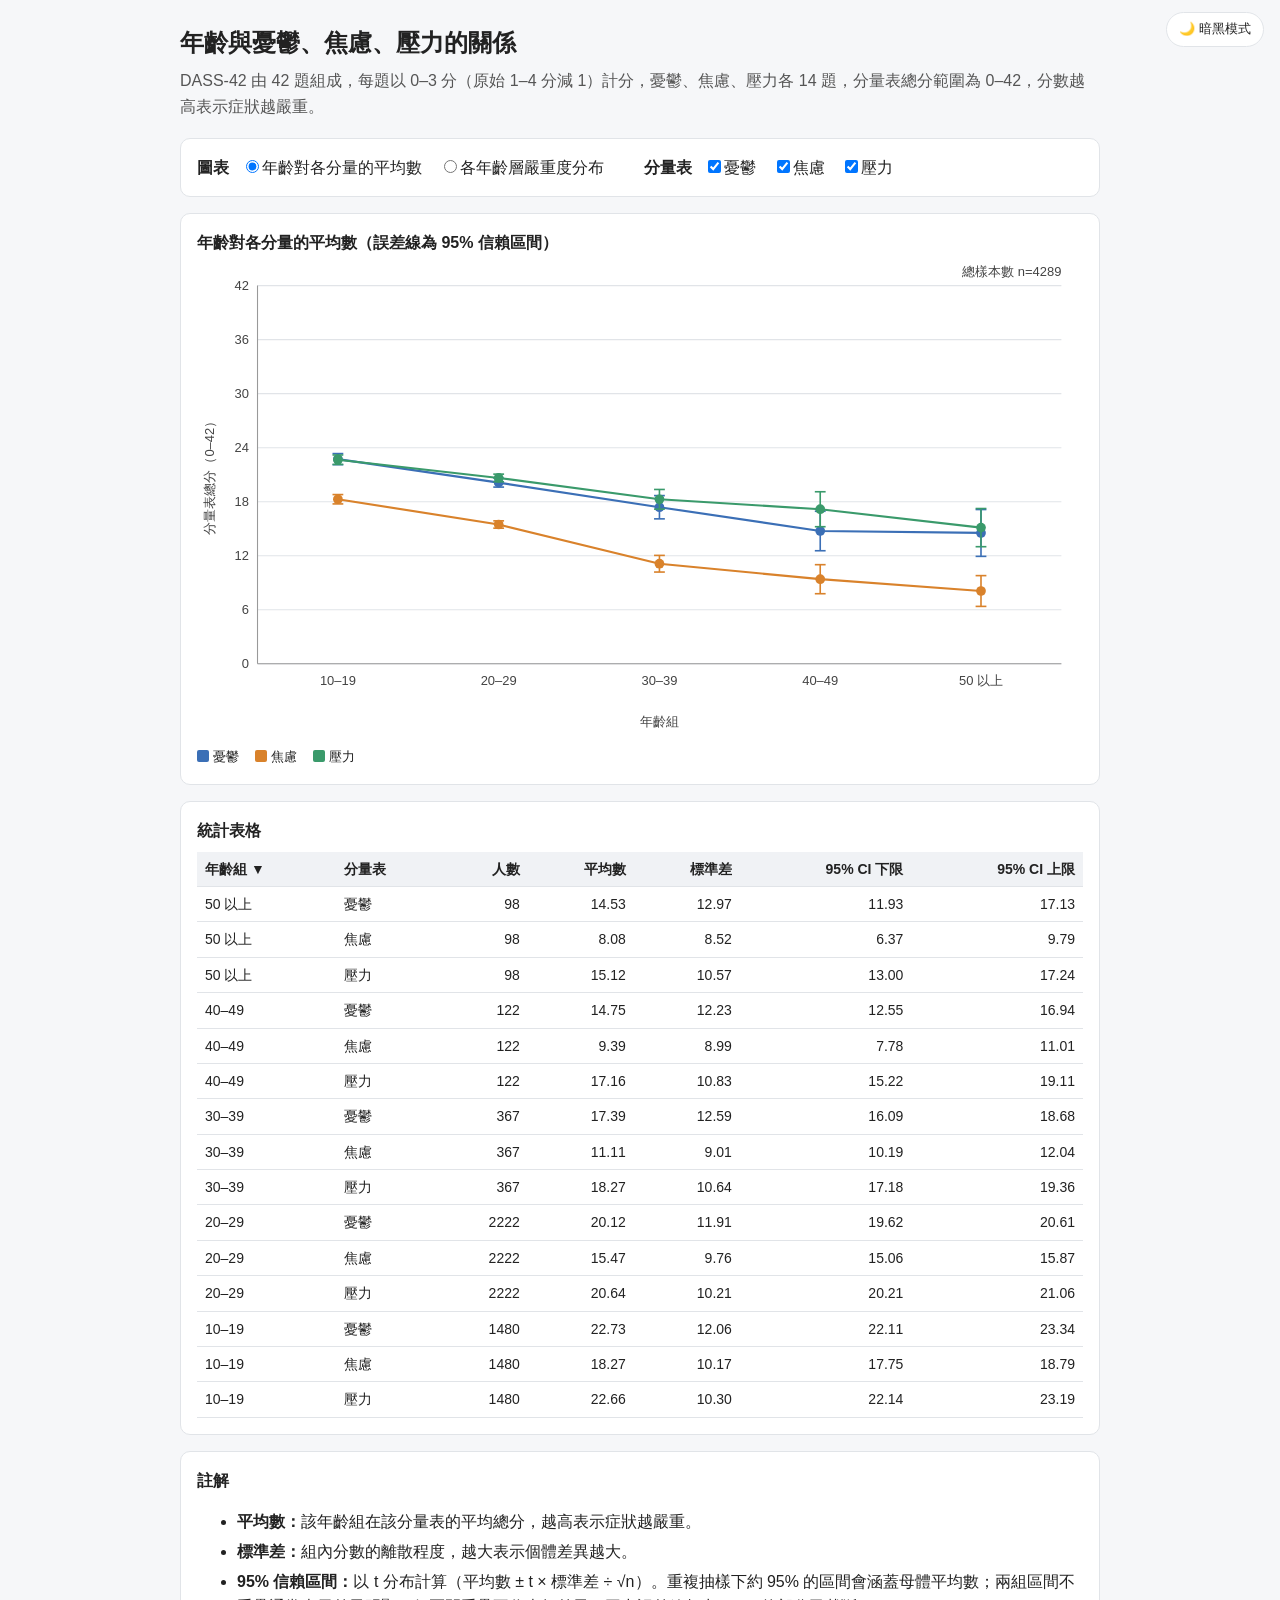
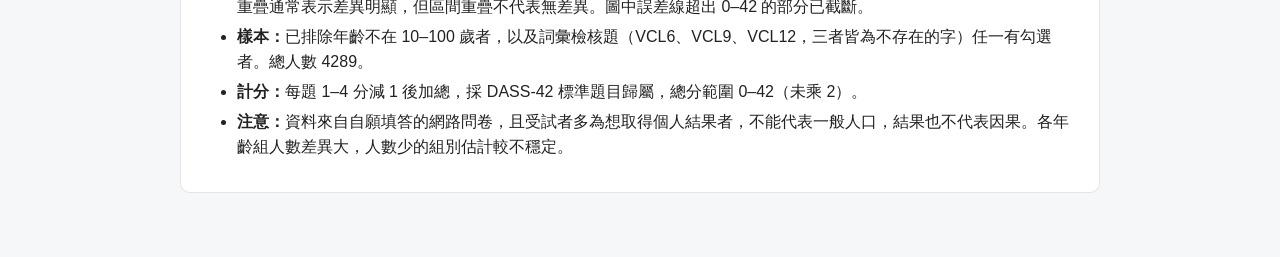
==== index.html @ 80cf99c4 "Add files via upload 設計page 示範" ====
<!DOCTYPE html>
<html lang="zh-Hant">
<head>
<meta charset="UTF-8">
<meta name="viewport" content="width=device-width, initial-scale=1">
<title>年齡與憂鬱、焦慮、壓力的關係</title>
<style>
:root{--bg:#f6f7f9;--fg:#222;--fg2:#444;--muted:#555;--card:#fff;--line:#e1e4e8;--axis:#999;--th:#f0f2f5}
:root[data-theme=dark]{--bg:#14171c;--fg:#e6e8eb;--fg2:#c3c8ce;--muted:#a0a7b0;--card:#1e2229;--line:#363c45;--axis:#6b7480;--th:#272c34;color-scheme:dark}
body{font-family:"Noto Sans TC","Microsoft JhengHei",sans-serif;margin:0;background:var(--bg);color:var(--fg);line-height:1.6}
#theme{position:fixed;top:12px;right:16px;z-index:10;padding:6px 12px;border:1px solid var(--line);border-radius:20px;background:var(--card);color:var(--fg);font:inherit;font-size:13px;cursor:pointer}
.grid{stroke:var(--line)}.axis{stroke:var(--axis)}.seg{stroke:var(--card)}
main{max-width:920px;margin:0 auto;padding:24px 16px 48px}
h1{font-size:24px;margin:0 0 6px}
.desc{color:var(--muted);margin:0 0 18px}
.card{background:var(--card);border:1px solid var(--line);border-radius:10px;padding:16px;margin-bottom:16px}
.ctrl{display:flex;flex-wrap:wrap;gap:8px 28px;align-items:center}
.ctrl b{margin-right:8px}
.ctrl label{margin-right:12px;cursor:pointer;white-space:nowrap}
svg{width:100%;height:auto;display:block}
svg text{font-size:12px;fill:var(--fg2)}
#tip{border:1px solid #777;position:fixed;pointer-events:none;background:#222;color:#fff;padding:6px 10px;border-radius:6px;font-size:13px;display:none;z-index:9;white-space:pre-line}
table{border-collapse:collapse;width:100%;font-size:14px}
th,td{border-bottom:1px solid var(--line);padding:6px 8px;text-align:right}
th:first-child,td:first-child,th:nth-child(2),td:nth-child(2){text-align:left}
th{background:var(--th)}
.note h2,.card h2{font-size:16px;margin:0 0 8px}
.note li{margin-bottom:4px}
.legend{display:flex;flex-wrap:wrap;gap:4px 16px;margin-top:8px;font-size:13px}
.legend i{display:inline-block;width:12px;height:12px;border-radius:2px;margin-right:4px;vertical-align:-1px}
.tw{overflow-x:auto}
</style>
</head>
<body>
<button id="theme" type="button"></button>
<main>
<h1>年齡與憂鬱、焦慮、壓力的關係</h1>
<p class="desc">DASS-42 由 42 題組成，每題以 0–3 分（原始 1–4 分減 1）計分，憂鬱、焦慮、壓力各 14 題，分量表總分範圍為 0–42，分數越高表示症狀越嚴重。</p>

<div class="card ctrl">
  <div><b>圖表</b>
    <label><input type="radio" name="chart" value="mean" checked>年齡對各分量的平均數</label>
    <label><input type="radio" name="chart" value="dist">各年齡層嚴重度分布</label>
  </div>
  <div id="ctrlMean"><b>分量表</b>
    <label><input type="checkbox" class="cb" value="0" checked>憂鬱</label>
    <label><input type="checkbox" class="cb" value="1" checked>焦慮</label>
    <label><input type="checkbox" class="cb" value="2" checked>壓力</label>
  </div>
  <div id="ctrlDist" hidden><b>分量表</b>
    <label><input type="radio" name="sc" value="0" checked>憂鬱</label>
    <label><input type="radio" name="sc" value="1">焦慮</label>
    <label><input type="radio" name="sc" value="2">壓力</label>
  </div>
</div>

<div class="card"><h2 id="ct"></h2><div id="chart"></div><div class="legend" id="legend"></div></div>
<div class="card"><h2>統計表格</h2><div class="tw"><table id="tbl"></table></div></div>
<div class="card note"><h2>註解</h2><ul id="notes"></ul></div>
</main>
<div id="tip"></div>
<script>
const DATA=[[20,35,36,37],[32,10,10,15],[30,10,4,8],[18,25,23,30],[18,24,18,22],[58,36,15,18],[34,14,8,9],[18,20,8,17],[26,5,3,10],[18,16,12,21],[13,26,12,18],[20,29,16,29],[25,0,0,6],[21,21,27,19],[19,19,7,20],[28,10,3,7],[21,28,18,23],[23,29,12,27],[17,18,12,7],[30,30,15,34],[18,10,8,9],[24,10,6,9],[18,39,41,41],[15,2,14,22],[20,21,16,29],[30,31,8,15],[18,26,15,30],[23,25,20,41],[25,35,32,30],[15,31,28,30],[25,4,2,4],[24,28,22,19],[15,8,2,5],[19,17,5,15],[45,4,2,6],[18,19,9,16],[21,31,31,31],[20,12,9,14],[24,11,14,25],[23,18,9,7],[22,15,20,20],[19,23,19,29],[16,16,11,18],[22,33,14,29],[26,12,9,18],[42,3,1,2],[22,24,17,19],[20,17,12,24],[19,29,28,27],[34,8,1,9],[21,17,12,29],[18,29,26,34],[25,3,6,9],[21,17,23,21],[17,39,31,30],[16,21,29,32],[21,9,3,14],[31,22,19,25],[13,38,15,21],[79,36,21,29],[23,33,31,37],[14,25,24,32],[20,27,24,31],[27,23,10,25],[19,1,3,4],[23,27,13,34],[16,30,16,16],[23,12,12,13],[21,2,18,28],[21,20,21,21],[17,13,20,15],[18,37,39,41],[21,30,28,42],[18,2,6,9],[23,7,11,10],[22,21,15,17],[45,11,3,14],[15,34,14,31],[19,14,31,25],[20,15,12,16],[22,1,10,2],[24,6,5,2],[24,8,7,11],[20,22,22,26],[16,33,25,28],[21,17,13,16],[22,16,9,20],[13,34,31,33],[18,18,18,18],[45,10,5,13],[51,13,4,9],[19,20,6,10],[20,17,4,18],[24,28,1,14],[27,28,24,33],[20,24,11,19],[23,20,23,35],[18,14,20,16],[28,22,15,30],[28,3,10,14],[17,21,15,12],[25,14,18,17],[18,36,27,35],[32,16,4,8],[24,18,16,22],[20,19,22,24],[16,24,27,35],[24,38,30,22],[24,10,5,13],[19,1,4,4],[25,15,0,7],[21,4,3,1],[27,3,3,6],[21,13,3,12],[21,10,6,11],[18,16,31,23],[23,6,9,10],[79,5,2,3],[25,16,13,23],[19,37,40,34],[22,15,7,21],[21,27,19,24],[22,26,1,8],[20,31,30,42],[27,6,0,4],[21,40,35,38],[23,10,2,4],[32,13,2,12],[21,15,22,14],[25,12,23,13],[22,30,14,28],[20,30,27,33],[39,27,27,24],[24,19,8,16],[23,14,15,14],[18,37,22,35],[19,0,2,9],[42,9,0,5],[41,10,6,19],[39,42,15,17],[17,15,20,24],[15,14,19,22],[22,36,1,14],[21,15,17,20],[23,32,19,36],[24,20,16,28],[20,3,2,3],[20,39,33,35],[17,37,19,36],[16,8,18,26],[17,42,42,36],[20,26,19,18],[22,5,13,18],[20,37,3,33],[22,41,30,38],[21,14,29,22],[26,20,19,27],[20,18,8,14],[27,12,12,16],[21,37,39,39],[54,2,5,21],[54,25,11,33],[24,22,15,23],[22,18,17,24],[22,34,26,31],[18,18,21,16],[22,4,13,21],[22,18,18,17],[22,15,23,5],[18,1,3,7],[25,7,3,5],[19,14,9,16],[18,29,17,16],[18,21,6,22],[16,22,28,34],[20,15,19,21],[22,20,9,12],[23,28,9,29],[18,21,10,15],[31,20,17,23],[23,26,28,29],[20,20,20,21],[17,34,27,38],[19,16,9,23],[16,15,15,16],[18,26,7,17],[16,26,9,22],[24,18,18,22],[20,26,29,27],[18,6,7,10],[20,12,3,11],[20,14,18,22],[19,23,10,26],[17,31,19,17],[18,40,33,35],[25,15,3,7],[21,35,36,40],[26,24,9,19],[20,33,29,30],[25,20,18,28],[23,25,26,25],[24,6,4,13],[21,28,33,33],[19,31,18,26],[23,19,13,17],[26,5,6,14],[26,25,22,28],[25,11,9,19],[27,9,5,4],[15,30,23,23],[16,22,4,27],[17,9,8,14],[15,24,16,28],[19,27,26,22],[14,35,29,33],[26,41,37,37],[38,6,2,14],[23,22,8,20],[24,38,10,24],[25,2,0,7],[21,12,11,19],[44,0,1,8],[20,29,30,30],[17,22,12,27],[25,17,5,11],[15,20,36,31],[20,38,29,36],[19,7,16,14],[34,16,6,22],[60,9,0,11],[52,8,13,21],[20,8,21,24],[29,14,20,20],[25,11,2,8],[49,20,2,8],[15,6,18,15],[19,24,4,13],[22,12,8,18],[27,17,16,14],[20,12,11,15],[21,9,4,19],[20,6,16,8],[19,8,4,8],[16,32,24,27],[26,3,6,11],[14,39,22,37],[15,33,15,19],[25,42,31,42],[22,21,11,13],[20,41,40,42],[22,35,8,17],[20,13,10,12],[20,31,23,27],[17,41,28,31],[19,6,4,7],[21,35,29,26],[30,2,3,2],[27,0,5,15],[32,22,24,25],[30,0,3,4],[19,11,4,10],[21,25,18,36],[27,30,13,26],[22,25,18,24],[19,20,11,19],[14,16,23,34],[35,10,6,9],[19,40,30,22],[28,2,4,9],[18,5,8,4],[16,15,19,19],[15,37,24,28],[21,14,6,5],[23,26,9,5],[18,9,7,12],[23,14,9,16],[20,7,12,15],[25,35,3,11],[18,18,19,21],[16,26,14,21],[22,28,20,29],[43,20,19,34],[36,7,3,27],[46,1,6,10],[21,37,25,32],[25,27,28,29],[18,24,18,21],[23,9,4,16],[21,8,20,32],[24,14,9,22],[18,12,12,26],[24,31,32,27],[17,27,21,34],[20,22,8,12],[25,35,19,26],[21,28,20,18],[41,10,2,24],[19,11,12,24],[23,42,42,42],[19,28,24,26],[23,28,23,21],[19,16,9,9],[26,29,30,35],[22,42,23,39],[27,4,3,6],[23,27,13,10],[22,22,11,26],[22,3,4,24],[17,22,26,27],[21,32,3,23],[40,3,3,14],[22,23,15,19],[21,39,34,39],[19,42,42,42],[17,25,16,23],[38,10,4,13],[14,22,5,11],[18,4,12,9],[22,10,4,25],[22,40,19,23],[18,6,10,17],[22,1,5,3],[20,23,21,27],[23,30,22,30],[21,8,3,6],[27,0,0,3],[31,16,13,22],[19,13,18,19],[23,16,12,19],[21,6,6,5],[39,13,8,14],[23,4,3,7],[26,27,37,32],[22,11,6,9],[28,4,32,36],[18,22,15,30],[22,17,21,15],[29,10,7,20],[26,5,3,6],[22,3,2,0],[36,16,7,26],[18,12,18,29],[23,21,20,20],[20,22,19,38],[18,13,8,9],[20,5,11,9],[18,15,15,16],[18,36,21,36],[23,24,21,23],[38,0,0,0],[19,26,30,25],[26,14,8,35],[28,15,3,12],[33,32,35,32],[18,35,15,22],[23,24,22,19],[17,42,42,41],[15,40,36,36],[19,8,3,7],[29,40,25,32],[17,36,19,36],[55,20,23,27],[28,20,16,24],[19,3,11,14],[33,14,13,18],[21,8,3,15],[21,29,5,4],[22,2,11,9],[22,14,5,16],[16,41,34,26],[18,25,17,24],[24,37,27,37],[25,32,10,21],[22,38,32,39],[24,5,8,4],[29,27,26,25],[24,32,1,1],[23,20,16,20],[15,18,30,25],[17,41,35,39],[17,35,39,40],[21,9,10,30],[15,38,37,42],[20,30,20,21],[18,13,13,25],[18,0,4,4],[15,8,2,10],[23,5,9,8],[21,25,13,25],[24,32,12,20],[22,18,3,20],[16,36,32,34],[30,31,10,24],[17,16,27,34],[25,0,10,2],[18,0,4,2],[21,17,24,23],[17,24,21,20],[19,7,13,17],[20,25,16,21],[18,32,16,27],[57,24,11,20],[22,31,25,33],[20,16,14,20],[16,22,13,8],[29,19,6,3],[15,0,2,5],[20,37,7,30],[17,41,36,40],[26,19,9,16],[19,22,19,28],[20,8,8,9],[19,40,26,32],[31,7,10,28],[28,9,10,16],[18,34,3,13],[22,28,32,36],[55,9,0,5],[18,16,10,14],[18,14,3,1],[20,41,21,36],[18,39,30,40],[23,35,18,24],[29,33,3,17],[33,31,19,30],[16,30,35,32],[20,26,27,19],[14,17,29,21],[13,41,24,22],[14,31,24,26],[26,0,2,5],[22,23,22,32],[21,37,34,39],[28,6,20,14],[20,10,18,22],[41,2,3,13],[16,30,40,37],[25,36,25,37],[21,33,36,35],[35,22,17,25],[18,19,10,25],[30,6,5,18],[22,40,34,40],[22,26,19,18],[22,22,8,19],[54,3,1,13],[45,9,12,14],[18,35,25,27],[24,31,14,24],[18,27,18,24],[24,35,21,18],[23,11,9,20],[32,36,14,26],[15,35,19,24],[17,10,10,24],[26,16,9,3],[18,26,25,24],[16,28,36,34],[18,35,33,28],[19,11,10,14],[22,22,21,26],[18,28,26,25],[17,10,10,19],[17,25,13,34],[21,25,23,13],[29,14,6,5],[27,0,3,5],[15,12,4,24],[18,41,35,31],[24,5,2,11],[22,17,17,21],[17,30,19,27],[26,22,12,17],[18,16,18,18],[21,9,22,23],[23,32,36,25],[26,41,36,40],[19,29,18,24],[15,6,6,11],[19,34,29,39],[19,35,22,33],[18,33,21,34],[18,26,15,19],[21,38,25,30],[14,23,18,15],[23,40,33,29],[24,28,10,19],[22,21,18,22],[19,19,18,15],[15,21,22,27],[19,19,12,27],[25,4,4,7],[19,5,12,13],[17,20,9,13],[32,36,21,27],[22,4,3,12],[23,13,13,11],[21,11,8,7],[29,42,38,42],[18,9,34,28],[20,8,5,7],[30,6,2,8],[15,15,7,11],[34,3,2,6],[39,8,11,18],[22,14,16,24],[23,4,4,8],[32,10,11,15],[20,4,7,10],[20,41,30,41],[25,20,35,31],[32,14,7,12],[49,11,8,13],[24,2,6,14],[19,13,28,25],[15,25,17,11],[20,18,31,31],[20,24,13,26],[21,21,14,23],[16,27,8,17],[14,42,36,42],[26,22,30,22],[20,40,22,33],[32,33,29,31],[21,14,19,19],[38,0,1,1],[14,16,22,16],[21,19,23,27],[60,37,21,18],[21,42,13,27],[19,38,17,26],[33,40,34,34],[21,28,18,24],[20,35,23,32],[20,10,17,28],[14,28,12,14],[19,9,6,11],[22,14,3,14],[24,15,15,27],[25,5,11,11],[18,16,11,21],[36,7,8,11],[18,27,21,34],[26,13,4,6],[18,7,21,16],[22,21,22,19],[22,17,13,17],[25,4,15,17],[19,21,24,28],[24,17,13,23],[21,24,14,15],[21,13,14,14],[22,25,13,7],[17,29,5,21],[27,2,0,6],[18,34,17,28],[25,9,1,9],[21,9,5,9],[22,15,12,16],[21,3,2,10],[17,16,34,39],[23,42,39,42],[24,30,14,19],[19,30,21,28],[19,10,8,4],[28,14,3,19],[21,2,3,6],[40,4,0,8],[18,38,15,22],[21,41,32,36],[18,41,34,38],[23,34,13,29],[19,22,17,20],[18,21,28,38],[23,2,3,5],[51,19,0,17],[20,30,22,34],[15,15,19,23],[20,31,30,30],[19,17,19,22],[28,31,24,37],[31,14,0,9],[30,0,0,0],[21,29,20,27],[21,29,19,23],[25,39,28,36],[24,13,12,17],[24,16,20,35],[24,17,12,21],[25,0,0,0],[24,28,15,24],[21,0,0,1],[20,40,24,37],[17,31,36,30],[19,15,10,12],[20,4,2,8],[45,12,4,19],[41,4,3,17],[19,37,20,30],[30,28,25,20],[36,16,6,10],[25,31,11,21],[19,32,22,34],[21,15,12,19],[19,10,23,24],[46,0,0,0],[24,17,19,22],[20,16,3,18],[36,39,27,42],[27,10,7,24],[20,15,13,14],[25,20,1,12],[19,42,24,35],[20,21,12,22],[27,15,11,17],[16,1,7,6],[21,40,37,32],[44,8,16,27],[28,3,1,11],[19,1,5,3],[22,19,17,30],[21,0,4,3],[23,36,11,19],[20,40,33,41],[24,1,0,5],[25,30,16,24],[21,10,7,15],[65,4,3,18],[24,0,1,8],[22,17,23,24],[21,11,11,9],[37,29,15,38],[16,39,29,29],[19,19,13,27],[22,4,5,3],[21,34,31,38],[19,5,11,16],[23,1,2,5],[18,35,13,11],[22,23,12,16],[22,42,37,36],[42,3,7,11],[30,14,16,21],[36,30,30,34],[25,1,1,2],[24,4,18,31],[19,15,10,16],[19,36,39,38],[22,25,19,17],[20,31,27,26],[21,31,40,41],[32,36,26,36],[16,2,14,23],[25,6,9,19],[22,14,8,11],[25,30,10,16],[22,19,13,18],[30,35,19,26],[24,22,10,14],[19,42,33,27],[16,26,11,14],[24,13,7,13],[19,38,25,31],[23,27,7,21],[23,22,15,17],[16,12,18,19],[23,35,22,35],[16,30,11,16],[20,5,2,9],[14,42,17,30],[22,19,15,24],[22,3,9,17],[17,1,0,2],[25,10,10,13],[34,14,13,15],[22,16,3,17],[52,30,2,12],[20,7,17,19],[19,30,15,19],[24,29,16,26],[15,20,15,18],[25,40,29,32],[24,37,32,40],[23,19,6,20],[22,26,14,26],[19,24,7,23],[21,16,14,22],[21,20,11,20],[16,21,14,38],[20,13,16,24],[22,10,7,11],[24,36,14,10],[21,18,11,18],[16,9,16,13],[44,2,4,7],[18,15,16,22],[19,1,6,11],[18,1,0,2],[15,42,33,40],[19,18,23,24],[27,34,18,19],[17,14,5,20],[25,22,21,22],[19,6,14,13],[16,30,33,28],[23,20,17,14],[18,2,7,3],[33,19,3,14],[24,11,3,11],[20,31,21,27],[21,37,25,23],[24,26,11,20],[20,12,6,23],[20,32,30,38],[23,7,15,16],[19,25,32,34],[21,21,16,19],[23,40,36,40],[20,41,37,38],[19,7,5,5],[21,41,32,40],[19,37,15,17],[21,32,13,22],[18,22,13,27],[14,13,21,28],[20,2,3,2],[25,2,11,16],[23,16,5,26],[18,13,1,5],[28,42,11,23],[19,41,35,39],[18,7,9,7],[20,40,31,40],[17,36,10,17],[21,24,10,21],[19,32,29,31],[25,14,5,7],[20,21,20,37],[21,6,7,4],[21,33,8,7],[21,18,16,26],[22,6,10,13],[20,29,11,17],[20,12,13,21],[22,14,15,25],[24,17,30,26],[18,17,17,23],[16,27,28,36],[23,30,22,33],[31,20,3,8],[21,35,10,20],[38,17,3,15],[20,33,15,24],[36,28,27,34],[24,1,2,3],[28,6,4,19],[27,28,13,27],[16,22,23,29],[24,12,14,21],[18,36,31,29],[14,38,37,39],[16,28,21,18],[25,9,14,19],[27,2,0,2],[25,17,18,22],[21,18,10,19],[22,36,18,24],[33,22,15,18],[21,42,37,42],[19,25,15,28],[35,5,7,14],[18,42,26,39],[18,26,3,14],[14,29,29,35],[40,29,30,19],[22,38,18,27],[32,9,2,9],[18,41,22,38],[19,8,4,11],[22,17,9,19],[18,14,14,18],[19,16,7,19],[19,15,15,18],[22,40,39,38],[25,22,17,18],[19,4,3,3],[23,8,9,7],[19,7,9,7],[19,34,21,36],[19,19,26,24],[28,27,24,30],[21,9,15,29],[23,22,0,13],[22,40,24,33],[25,29,24,33],[36,8,11,19],[19,2,4,9],[18,28,24,28],[17,10,3,3],[17,12,17,18],[23,21,18,25],[23,28,16,21],[18,7,5,5],[21,24,14,24],[25,15,5,9],[15,33,16,22],[20,14,17,20],[25,22,18,22],[20,14,9,17],[22,33,30,35],[19,11,9,23],[23,31,31,28],[26,13,10,22],[20,19,10,14],[20,13,12,17],[24,9,16,23],[25,39,26,41],[18,27,19,30],[45,10,4,23],[17,38,37,36],[14,1,8,7],[17,18,13,27],[20,19,13,13],[20,25,29,27],[19,12,2,12],[30,25,28,40],[20,16,10,9],[19,3,8,8],[22,16,11,14],[14,33,32,28],[20,2,14,19],[16,23,12,22],[35,3,5,10],[16,31,29,26],[29,11,4,3],[19,42,42,42],[21,23,6,7],[18,22,15,25],[17,8,16,17],[37,37,33,38],[22,2,9,7],[17,26,24,27],[20,28,19,24],[22,32,32,38],[22,13,7,11],[22,35,14,20],[20,28,21,23],[17,34,34,34],[24,14,11,17],[42,11,7,13],[25,34,15,29],[23,22,28,23],[26,2,0,3],[20,38,31,31],[23,34,18,22],[26,33,5,17],[26,14,7,15],[25,6,18,15],[21,29,29,29],[22,11,10,9],[20,40,30,38],[17,17,18,11],[22,15,3,24],[58,7,6,9],[23,26,31,35],[26,22,19,24],[20,21,32,26],[22,8,21,30],[19,42,24,30],[18,32,22,33],[18,12,12,23],[28,42,24,40],[22,41,31,27],[21,21,9,22],[20,26,33,38],[18,17,13,26],[18,16,13,15],[21,7,6,12],[21,12,17,12],[16,7,9,15],[23,17,7,12],[22,22,23,24],[19,17,13,21],[23,42,29,37],[19,16,24,21],[19,5,3,4],[18,38,23,27],[19,26,22,29],[20,16,16,27],[21,25,13,22],[27,29,6,16],[16,14,17,18],[28,16,7,19],[20,32,18,24],[19,7,18,11],[18,1,0,4],[25,13,3,11],[21,26,10,17],[22,8,14,16],[17,40,35,40],[22,7,3,1],[34,8,8,4],[29,26,11,20],[23,7,2,4],[23,35,20,29],[18,33,25,37],[20,27,15,23],[21,14,7,14],[23,25,14,33],[18,24,17,17],[17,17,11,12],[20,24,28,22],[21,12,8,13],[19,28,31,24],[25,27,11,12],[21,22,29,40],[20,17,10,15],[17,4,2,2],[16,35,17,16],[17,22,29,27],[16,1,9,12],[19,25,10,23],[42,21,12,27],[37,10,10,11],[23,2,2,8],[21,18,16,18],[20,13,22,32],[22,42,35,34],[21,29,15,22],[18,18,21,21],[23,15,15,17],[20,19,13,16],[34,9,3,18],[20,39,35,41],[25,2,0,4],[18,14,18,20],[20,29,11,15],[25,38,31,38],[21,30,19,34],[24,14,12,15],[25,2,3,17],[18,7,4,7],[36,26,3,21],[25,29,38,39],[17,19,9,12],[23,24,15,23],[35,5,13,20],[25,19,12,24],[18,30,33,36],[23,32,9,26],[15,22,29,34],[18,35,16,18],[26,17,16,31],[20,24,18,24],[23,19,14,6],[17,25,0,5],[44,34,22,15],[30,11,18,30],[23,16,17,15],[13,42,23,32],[23,4,3,3],[38,39,38,41],[34,40,33,39],[19,15,23,19],[19,34,32,31],[19,24,17,31],[18,7,0,2],[22,33,10,25],[21,28,17,17],[19,40,36,36],[30,19,12,13],[19,0,0,3],[18,19,14,32],[38,20,12,11],[61,10,3,3],[30,38,24,39],[23,6,12,7],[19,33,7,23],[35,0,4,9],[22,31,36,33],[16,21,20,21],[21,3,12,10],[17,41,31,35],[20,30,24,21],[22,9,9,12],[20,17,13,14],[20,19,26,25],[20,23,20,21],[25,6,7,25],[18,32,27,30],[33,17,3,16],[15,18,24,25],[19,13,10,16],[21,27,23,9],[21,7,5,9],[18,30,20,32],[22,4,16,27],[21,4,3,7],[23,41,42,42],[18,13,16,12],[22,16,18,35],[25,8,10,16],[22,27,14,13],[18,21,28,15],[23,28,8,19],[19,23,15,14],[20,25,21,29],[29,12,2,6],[18,15,23,29],[47,0,3,5],[19,1,2,4],[27,31,24,38],[18,24,7,6],[21,35,33,29],[15,35,24,24],[25,37,21,32],[18,22,12,26],[18,1,17,14],[28,7,2,19],[19,10,6,11],[23,11,14,19],[15,3,2,6],[23,20,15,19],[25,1,3,1],[22,12,10,11],[22,14,14,15],[20,36,9,32],[16,37,41,38],[28,14,14,15],[34,35,18,16],[30,15,14,23],[45,8,0,15],[32,15,13,18],[23,8,8,6],[20,41,23,39],[18,25,22,27],[38,34,31,32],[19,11,26,18],[23,11,10,14],[34,6,3,5],[20,19,23,31],[22,5,3,6],[18,35,29,28],[16,26,19,35],[22,38,19,19],[20,3,0,0],[22,6,15,11],[24,30,15,33],[52,5,3,5],[22,35,27,27],[31,30,13,29],[20,28,35,34],[19,31,23,31],[16,4,19,17],[24,37,3,11],[37,11,13,10],[17,29,29,26],[19,26,26,21],[22,11,8,6],[40,31,26,33],[19,21,9,11],[18,2,4,9],[20,27,10,15],[22,13,8,11],[16,35,36,34],[18,34,20,28],[47,15,1,12],[22,0,4,2],[23,26,22,24],[17,31,26,31],[49,37,14,25],[30,38,28,14],[21,20,4,10],[16,36,22,21],[15,26,0,14],[27,7,10,10],[21,5,8,3],[17,34,36,35],[19,5,9,12],[20,13,6,15],[23,17,14,25],[20,4,6,6],[22,20,28,25],[15,42,39,42],[21,9,7,14],[22,30,24,32],[29,39,17,33],[40,2,2,3],[25,9,6,11],[25,32,15,23],[15,35,20,31],[35,0,1,3],[23,11,7,6],[34,23,21,28],[22,3,6,3],[23,26,14,28],[20,22,35,38],[23,42,25,34],[19,22,19,28],[20,23,19,27],[23,30,20,33],[24,19,10,12],[14,31,18,28],[18,16,11,13],[25,21,7,18],[19,11,5,5],[23,21,13,30],[20,15,11,20],[66,41,20,36],[15,8,15,36],[24,11,12,24],[17,12,7,20],[16,8,7,19],[16,38,24,41],[25,19,9,21],[21,32,30,34],[50,0,0,0],[18,41,23,34],[29,18,13,24],[26,10,24,24],[21,33,19,27],[22,32,32,27],[19,4,6,11],[22,18,7,11],[25,31,29,20],[27,14,7,15],[30,37,14,31],[19,41,27,32],[27,35,13,19],[23,16,9,9],[24,25,18,28],[14,19,27,41],[55,24,2,2],[28,19,36,35],[41,8,1,13],[19,15,6,20],[28,17,19,18],[22,29,29,24],[21,36,13,15],[20,10,19,8],[29,21,20,32],[24,16,4,13],[20,39,22,34],[28,15,14,17],[20,11,13,13],[20,23,22,28],[27,3,0,2],[25,17,18,40],[18,5,21,18],[20,15,2,16],[18,9,2,10],[21,35,28,33],[19,40,28,30],[21,22,23,29],[14,39,30,33],[20,19,30,30],[23,17,17,30],[26,38,24,41],[19,7,13,14],[37,4,8,13],[23,10,19,18],[24,18,10,11],[19,32,27,34],[21,9,9,12],[19,13,22,28],[25,6,8,9],[16,40,26,39],[16,3,2,1],[57,34,23,24],[18,2,2,3],[21,21,15,23],[19,26,16,20],[20,30,14,29],[19,28,16,34],[29,2,2,9],[29,13,16,24],[23,38,19,35],[18,34,20,28],[18,23,27,29],[17,25,15,10],[21,18,12,38],[40,0,2,2],[20,25,36,40],[23,4,6,7],[25,27,20,26],[14,36,32,34],[16,0,13,5],[33,26,3,8],[14,17,28,24],[29,17,16,21],[16,35,24,20],[17,32,21,35],[37,16,3,11],[32,0,4,1],[20,23,31,31],[19,26,3,21],[16,23,4,14],[32,12,1,1],[17,39,32,40],[19,3,6,6],[29,33,7,21],[16,34,17,12],[15,36,25,37],[21,34,23,30],[17,0,5,3],[18,15,7,12],[37,31,31,29],[28,35,18,31],[15,22,8,16],[45,1,0,0],[25,16,23,18],[19,23,30,35],[18,29,12,8],[21,24,20,19],[27,24,11,25],[45,7,5,12],[20,32,12,25],[29,15,13,17],[23,17,13,21],[25,41,26,32],[23,36,25,29],[17,25,25,27],[29,28,22,18],[20,15,20,12],[31,11,9,17],[20,27,28,35],[37,31,11,26],[19,34,36,41],[28,18,10,21],[29,8,14,11],[18,34,11,20],[23,9,17,38],[16,13,27,28],[13,4,3,13],[17,15,14,15],[19,3,1,10],[18,10,5,14],[53,3,3,10],[18,32,31,36],[21,9,17,9],[20,29,8,16],[20,33,9,20],[22,23,28,30],[19,2,8,6],[36,31,8,15],[19,23,2,3],[24,13,4,5],[26,3,6,17],[17,16,26,23],[19,15,2,15],[16,41,29,36],[20,18,33,28],[21,37,12,20],[23,9,9,14],[38,5,5,10],[20,25,30,27],[15,30,20,26],[20,32,27,28],[22,21,22,33],[21,18,20,9],[22,0,3,1],[16,11,11,9],[21,15,14,11],[20,4,9,14],[20,14,19,25],[56,1,0,0],[20,37,35,35],[22,23,23,29],[27,11,20,14],[28,14,13,25],[25,17,25,22],[22,33,31,41],[19,8,6,9],[17,40,28,35],[19,9,8,20],[19,25,14,19],[13,26,36,37],[24,39,25,33],[20,13,8,12],[26,23,12,28],[15,17,7,16],[23,35,20,29],[16,35,27,36],[22,35,13,19],[21,24,13,23],[16,0,5,7],[27,31,22,17],[21,5,4,8],[23,2,7,2],[15,0,1,2],[36,26,3,36],[24,25,11,28],[20,0,0,5],[57,4,1,0],[13,17,19,19],[16,1,12,10],[18,0,3,3],[22,6,10,11],[21,6,2,9],[37,35,24,31],[36,30,17,34],[23,18,10,25],[36,5,4,6],[29,9,6,10],[16,26,15,21],[21,10,28,29],[23,1,11,6],[26,3,2,11],[29,8,0,2],[21,7,10,9],[22,11,7,5],[31,24,26,25],[21,13,16,17],[46,30,17,19],[18,23,25,24],[23,40,13,29],[53,13,10,16],[15,28,15,28],[17,40,19,28],[32,35,4,16],[15,38,27,29],[17,30,17,22],[17,36,33,36],[16,37,15,14],[62,1,1,10],[17,36,10,33],[14,38,31,35],[30,22,7,19],[19,5,4,9],[21,23,9,11],[20,13,16,14],[19,29,14,24],[20,17,17,24],[34,17,4,18],[25,22,13,15],[22,14,16,19],[16,38,33,30],[15,32,12,31],[52,1,0,1],[20,11,22,20],[19,28,23,25],[26,1,1,14],[25,41,22,36],[17,34,29,33],[24,18,14,19],[21,5,2,7],[20,6,10,7],[20,11,3,11],[54,4,2,14],[18,36,34,32],[21,35,21,37],[31,18,20,33],[22,14,4,7],[53,26,17,24],[30,10,9,15],[32,16,11,10],[18,20,14,19],[47,2,1,4],[22,15,12,13],[13,42,35,40],[24,15,4,5],[19,28,26,23],[20,27,20,23],[17,19,19,26],[14,28,19,19],[17,5,4,10],[28,22,12,20],[19,28,13,29],[14,23,6,12],[27,8,8,22],[16,37,13,29],[21,10,10,15],[23,1,4,3],[20,30,28,24],[22,9,8,23],[18,23,21,25],[23,34,35,29],[14,38,13,20],[23,24,19,34],[18,1,2,10],[18,5,7,6],[19,17,30,21],[20,7,6,7],[21,39,23,34],[13,17,11,18],[37,20,11,14],[24,10,3,8],[21,12,23,27],[18,33,23,26],[25,16,13,15],[18,34,24,33],[19,35,20,18],[20,34,38,37],[22,19,4,12],[29,40,23,27],[23,18,19,18],[26,39,4,16],[18,15,6,7],[20,10,7,13],[18,35,34,31],[33,41,32,42],[24,13,6,21],[36,1,2,8],[25,34,22,25],[18,0,5,6],[22,15,10,18],[26,36,22,27],[21,42,8,14],[21,41,14,28],[20,37,12,22],[19,24,20,27],[22,10,14,1],[34,25,19,15],[22,36,11,30],[29,36,19,29],[27,28,9,20],[19,33,25,32],[30,15,6,9],[23,26,21,23],[34,0,2,11],[16,20,18,27],[26,11,12,11],[25,36,26,35],[41,28,20,34],[22,21,19,23],[27,39,14,21],[17,5,7,11],[15,41,37,40],[20,23,18,38],[16,41,17,17],[25,26,23,35],[23,20,14,26],[31,27,30,32],[17,37,28,33],[24,20,26,33],[23,11,8,8],[36,16,3,15],[21,31,12,17],[30,11,2,12],[23,6,4,8],[22,7,10,13],[30,31,20,20],[23,22,36,38],[18,1,3,6],[17,29,29,26],[20,42,42,42],[16,22,33,28],[18,34,8,6],[43,11,5,16],[61,0,0,7],[17,34,16,20],[24,8,8,7],[23,33,33,33],[36,16,9,15],[18,2,1,4],[20,13,12,15],[24,35,26,28],[24,20,8,15],[19,25,11,17],[27,42,21,28],[22,37,15,32],[23,37,29,30],[27,3,7,11],[22,27,38,35],[24,38,11,27],[15,35,32,36],[24,38,13,33],[16,42,36,40],[22,14,3,9],[17,30,25,27],[16,14,21,32],[23,15,17,14],[22,7,12,12],[33,9,3,16],[17,42,21,25],[24,9,13,14],[25,17,11,24],[19,32,24,22],[20,37,8,22],[23,11,19,15],[18,36,24,25],[20,0,1,1],[26,34,11,20],[15,5,8,12],[22,39,18,18],[20,15,6,15],[14,26,27,28],[24,42,20,33],[22,5,10,10],[22,10,9,9],[13,42,41,42],[19,21,19,23],[18,1,1,3],[22,25,23,25],[19,28,20,38],[22,29,22,9],[22,24,21,26],[16,21,12,14],[16,28,22,20],[17,24,36,31],[24,5,5,10],[23,17,3,5],[23,30,9,27],[17,35,26,32],[21,21,22,28],[19,9,7,13],[25,36,19,26],[29,12,7,17],[18,0,1,0],[28,0,4,11],[22,7,18,26],[21,19,16,16],[16,41,35,37],[20,19,25,25],[41,7,0,7],[23,7,9,13],[16,42,21,25],[18,23,14,21],[21,24,13,26],[30,38,39,39],[17,38,39,40],[28,5,17,24],[20,24,8,25],[55,6,7,15],[16,32,34,38],[17,5,11,13],[21,24,8,24],[23,5,7,7],[18,42,3,19],[24,4,0,3],[22,30,25,31],[29,27,31,36],[27,29,13,18],[19,13,9,9],[23,22,13,16],[51,2,0,10],[26,35,27,31],[28,42,39,42],[20,19,6,20],[21,14,13,13],[18,30,27,26],[21,3,3,14],[17,28,24,26],[26,21,6,21],[22,41,26,33],[22,1,6,9],[20,12,6,13],[17,3,6,8],[24,25,21,35],[16,16,11,15],[21,30,28,20],[18,15,14,20],[19,10,15,21],[24,42,30,38],[22,22,19,15],[38,1,9,6],[15,34,28,39],[21,5,17,9],[14,27,28,26],[24,30,15,20],[19,35,6,6],[19,15,7,10],[18,9,5,11],[21,11,20,17],[38,40,27,33],[26,21,11,20],[16,35,18,22],[18,34,9,26],[22,42,31,39],[16,41,33,31],[42,2,8,7],[35,1,3,4],[21,15,19,18],[31,38,20,33],[17,13,16,18],[21,16,13,19],[26,1,2,8],[14,31,34,36],[24,42,39,40],[21,10,23,20],[22,11,0,1],[18,25,32,23],[17,25,27,35],[15,41,29,25],[26,4,2,11],[17,32,13,18],[23,30,22,28],[19,29,33,36],[28,4,2,8],[18,35,22,37],[30,1,3,11],[18,32,25,32],[22,5,3,16],[25,36,23,37],[19,15,24,22],[21,33,21,21],[26,4,3,12],[16,16,14,16],[17,18,19,16],[24,12,24,20],[25,40,30,38],[20,5,6,21],[20,13,12,16],[21,26,17,28],[19,38,34,38],[20,36,29,27],[26,5,3,9],[18,4,11,7],[22,37,37,37],[14,33,19,23],[20,19,12,19],[18,36,2,13],[21,15,8,12],[22,0,1,3],[23,13,10,15],[25,12,9,8],[23,28,32,31],[34,42,30,39],[18,4,11,9],[19,6,11,17],[28,35,8,29],[38,2,8,10],[22,16,9,19],[20,16,12,8],[26,35,11,21],[16,33,14,25],[17,26,28,31],[24,13,9,14],[21,7,2,9],[24,27,18,8],[23,1,2,3],[21,34,23,26],[18,11,7,13],[27,12,13,14],[13,19,11,9],[18,17,6,12],[24,12,7,8],[19,19,15,20],[26,16,10,10],[16,21,10,14],[13,37,7,13],[24,26,19,38],[20,5,14,10],[24,15,14,22],[17,30,15,25],[23,38,8,25],[46,4,3,32],[21,2,13,21],[19,23,22,24],[20,15,3,10],[24,20,5,11],[31,23,14,29],[19,24,22,19],[25,7,6,11],[20,3,0,3],[30,5,4,10],[27,15,5,21],[16,42,33,38],[14,13,4,5],[35,2,8,7],[19,22,16,28],[18,10,10,10],[21,2,2,2],[18,30,6,30],[16,41,29,42],[20,2,7,13],[15,28,12,28],[20,24,21,32],[23,2,3,12],[55,35,8,16],[39,13,5,22],[23,11,25,29],[17,0,9,15],[45,24,21,27],[21,12,3,7],[23,40,42,40],[25,17,7,21],[20,11,3,12],[24,6,3,8],[24,13,11,8],[21,8,14,20],[24,42,27,27],[19,10,11,11],[25,16,13,15],[31,1,2,5],[29,4,3,6],[23,7,8,12],[22,0,1,1],[33,16,7,34],[26,16,9,25],[30,29,22,34],[17,27,21,26],[19,28,12,20],[19,21,23,25],[16,14,19,6],[21,26,21,26],[20,5,6,9],[22,42,9,10],[18,14,7,26],[20,3,4,4],[32,15,5,27],[14,27,21,32],[19,3,0,7],[24,34,31,28],[26,5,3,25],[35,11,9,12],[18,9,17,26],[18,32,14,17],[20,21,4,11],[21,35,24,28],[18,24,22,17],[18,3,8,5],[22,27,23,22],[21,10,12,14],[19,3,10,8],[28,4,8,13],[22,33,9,18],[20,33,24,19],[21,14,13,16],[14,41,29,31],[52,24,18,34],[19,34,12,24],[42,22,16,38],[22,7,3,5],[26,2,8,22],[22,23,27,28],[25,38,34,36],[19,3,6,8],[40,42,34,36],[16,38,28,29],[22,29,13,27],[19,33,37,35],[20,42,21,33],[24,19,14,13],[22,11,4,21],[22,10,25,21],[27,40,32,40],[28,9,1,4],[16,21,21,19],[16,32,26,29],[18,33,24,23],[20,1,4,3],[15,27,30,34],[19,3,7,8],[30,36,35,29],[18,33,27,21],[22,7,10,10],[19,34,35,36],[14,39,34,38],[36,22,6,20],[25,25,6,15],[26,28,27,31],[28,2,10,18],[19,8,3,19],[35,7,6,17],[22,19,13,18],[30,8,5,7],[20,21,20,22],[16,41,31,39],[17,7,4,15],[18,19,16,28],[17,14,8,24],[29,8,1,6],[17,27,12,6],[18,42,42,42],[34,7,6,7],[30,9,9,11],[21,9,25,26],[22,9,21,18],[34,25,34,40],[17,25,18,23],[29,32,7,31],[26,26,7,27],[15,19,4,16],[20,29,22,29],[23,12,11,14],[42,0,0,2],[33,28,14,19],[24,13,3,10],[46,8,5,12],[25,11,26,20],[20,14,7,16],[56,14,6,15],[22,6,11,15],[20,13,6,23],[38,32,17,26],[23,11,13,19],[30,42,42,42],[26,26,22,32],[20,36,36,35],[21,3,7,10],[15,3,1,3],[30,17,3,15],[53,20,4,17],[18,6,6,5],[20,25,29,27],[26,21,12,20],[23,8,17,13],[17,33,39,38],[42,7,9,9],[22,42,40,42],[21,20,11,23],[28,37,24,30],[25,33,7,20],[26,25,11,23],[18,20,16,22],[17,36,30,36],[23,42,42,42],[21,2,6,6],[20,0,1,0],[13,37,37,37],[19,5,6,12],[26,30,24,26],[50,4,4,23],[26,38,30,33],[17,3,12,9],[19,2,4,3],[17,32,10,14],[26,19,7,10],[20,25,14,22],[19,42,38,39],[14,31,29,36],[16,31,33,34],[17,35,11,27],[29,1,2,3],[16,24,9,20],[22,9,5,10],[67,8,4,2],[13,12,16,22],[24,14,14,14],[35,14,7,15],[26,9,9,8],[23,14,3,7],[14,21,23,32],[29,17,23,24],[16,2,1,1],[18,11,6,11],[14,31,33,30],[21,40,27,25],[20,32,5,14],[20,17,9,22],[23,10,12,12],[24,22,19,21],[29,0,2,20],[23,3,2,3],[20,5,3,9],[17,42,35,33],[22,23,7,18],[20,24,24,40],[18,42,35,37],[15,31,14,25],[21,41,35,42],[16,29,20,20],[28,16,14,37],[26,15,14,21],[21,4,4,10],[23,26,16,20],[19,40,13,29],[23,14,15,23],[20,31,23,27],[22,0,3,4],[20,38,26,35],[19,8,6,7],[19,36,29,30],[19,29,28,34],[19,17,19,19],[21,19,16,25],[20,22,19,23],[67,4,6,7],[22,28,30,36],[25,6,7,9],[22,28,14,25],[18,0,2,2],[37,19,24,29],[18,26,5,17],[18,39,27,30],[40,6,24,21],[18,21,25,34],[28,8,3,7],[25,10,14,18],[21,14,24,23],[19,23,33,24],[29,24,15,24],[18,16,11,17],[20,13,29,33],[15,29,25,32],[16,16,6,13],[26,21,24,27],[28,22,6,22],[23,31,12,32],[15,17,23,21],[23,26,9,23],[36,17,13,22],[19,14,8,18],[30,35,18,25],[20,1,8,10],[29,34,7,25],[22,15,2,10],[38,13,5,15],[24,25,23,23],[45,17,8,30],[27,4,12,9],[60,39,26,22],[39,24,4,12],[16,11,2,13],[17,39,25,31],[21,10,13,29],[20,3,13,23],[21,28,26,37],[56,3,5,10],[15,38,19,24],[18,42,38,42],[14,19,22,16],[18,35,11,9],[15,22,27,24],[19,36,32,28],[22,11,12,17],[32,4,10,30],[22,17,15,18],[25,33,28,41],[20,17,12,17],[15,34,17,30],[23,41,36,39],[29,16,21,25],[19,33,19,29],[20,39,34,35],[29,34,7,9],[13,40,24,35],[28,33,30,35],[21,34,31,32],[18,19,32,28],[18,42,40,42],[24,21,10,21],[14,30,31,25],[18,40,33,39],[21,11,14,23],[38,26,7,15],[24,23,6,20],[17,17,20,25],[20,24,9,27],[31,10,3,9],[13,38,25,25],[19,28,8,10],[17,11,7,25],[29,23,15,30],[18,20,22,29],[37,21,13,14],[18,14,10,16],[35,38,9,26],[20,4,6,14],[18,24,31,35],[30,14,10,7],[19,32,27,25],[24,22,20,29],[20,13,21,22],[23,8,5,8],[18,5,8,8],[17,35,21,22],[15,19,25,25],[18,40,24,39],[17,31,25,33],[36,7,13,28],[55,42,35,32],[23,29,21,27],[23,9,5,3],[18,40,39,42],[29,9,8,8],[21,20,15,24],[28,1,3,8],[30,14,20,22],[61,8,5,10],[15,29,21,26],[18,9,29,19],[19,39,41,40],[15,2,7,16],[28,20,16,26],[22,9,4,24],[20,39,12,25],[14,24,31,32],[20,35,33,32],[21,40,42,41],[16,21,6,18],[20,18,22,21],[29,22,23,27],[23,4,14,18],[21,33,28,28],[16,34,28,32],[22,5,7,11],[22,19,18,8],[26,36,26,37],[16,40,31,38],[18,12,21,12],[16,34,27,31],[27,14,8,14],[20,40,17,30],[18,42,24,25],[21,17,10,13],[24,15,20,18],[25,38,17,19],[14,28,32,33],[23,32,18,25],[19,20,24,38],[19,1,6,5],[18,5,4,4],[21,8,1,20],[23,11,9,14],[23,22,21,20],[36,7,2,7],[17,41,34,35],[41,0,1,6],[31,4,1,1],[18,34,37,35],[19,28,23,32],[24,30,22,31],[23,28,12,23],[23,21,9,19],[16,18,20,21],[20,24,28,31],[26,9,7,13],[24,10,14,18],[22,28,4,12],[24,14,17,17],[25,7,7,14],[21,12,10,20],[17,40,23,19],[15,41,42,42],[42,8,4,15],[27,26,24,31],[20,32,22,32],[31,18,16,21],[19,28,23,31],[29,29,19,16],[29,9,4,12],[28,26,12,12],[18,20,11,19],[23,22,18,19],[18,34,17,27],[17,18,10,30],[22,6,13,15],[22,26,27,16],[18,21,18,20],[21,14,12,13],[20,42,39,39],[16,9,26,22],[30,29,13,37],[25,23,16,25],[19,2,6,11],[24,17,7,12],[19,12,11,18],[15,40,25,36],[26,9,24,16],[45,26,14,27],[19,19,22,21],[17,19,17,21],[16,5,7,8],[17,3,20,20],[19,32,17,29],[16,7,12,9],[18,28,11,18],[20,34,8,29],[19,42,34,39],[21,1,8,10],[28,6,10,14],[18,20,13,16],[27,29,8,12],[18,34,32,35],[18,26,23,31],[19,22,13,32],[20,14,7,9],[24,17,6,16],[20,22,24,20],[16,26,18,26],[26,0,0,1],[14,20,26,33],[16,24,28,30],[25,12,20,20],[22,34,14,20],[23,16,15,21],[33,6,7,11],[24,5,14,15],[26,5,20,14],[22,42,31,39],[18,15,20,24],[22,20,8,20],[19,9,7,5],[20,19,24,31],[25,16,8,19],[20,36,36,31],[13,14,6,18],[23,39,34,36],[56,39,28,42],[20,14,12,13],[18,42,33,37],[19,9,9,18],[20,13,20,12],[19,28,29,39],[16,29,22,36],[18,26,6,21],[32,6,3,9],[18,18,25,22],[28,24,12,15],[25,3,6,14],[14,25,15,23],[21,8,10,28],[17,24,29,26],[30,33,25,26],[38,19,6,16],[17,10,8,9],[20,24,3,19],[23,38,8,11],[24,20,16,21],[23,34,26,29],[18,19,17,23],[19,18,13,13],[21,39,39,36],[25,15,8,18],[24,1,0,2],[19,18,20,23],[27,30,14,32],[18,10,7,14],[23,31,28,37],[32,3,4,9],[21,9,9,12],[55,42,7,21],[25,5,7,6],[20,39,8,25],[17,22,25,25],[26,5,2,8],[40,38,22,19],[21,2,6,4],[16,11,13,26],[19,24,20,39],[20,34,10,22],[20,36,34,33],[23,41,26,36],[20,9,7,16],[22,0,1,0],[20,38,26,32],[21,27,18,28],[16,40,23,27],[21,24,17,16],[18,0,2,2],[21,20,19,22],[19,10,18,25],[36,5,10,17],[19,37,21,29],[35,2,12,16],[21,0,1,4],[20,24,14,25],[37,2,6,2],[20,28,21,29],[34,6,7,10],[16,26,37,23],[18,9,10,14],[31,35,13,31],[22,18,6,15],[17,10,10,8],[18,38,28,32],[36,7,9,12],[22,22,11,6],[26,38,20,26],[25,24,8,10],[21,19,9,26],[24,13,8,17],[20,33,26,24],[52,5,2,8],[27,16,19,31],[26,14,19,17],[21,12,12,15],[25,34,22,34],[19,14,22,17],[28,10,0,8],[20,34,23,23],[19,19,12,19],[18,25,20,24],[17,28,22,33],[21,27,32,22],[26,16,13,16],[26,21,22,18],[27,42,23,42],[27,14,7,15],[24,39,8,26],[22,3,5,11],[14,35,14,17],[21,11,8,10],[21,16,22,19],[22,41,32,36],[18,4,8,11],[21,32,16,18],[40,26,13,16],[25,9,10,17],[18,12,16,19],[19,34,13,27],[20,39,19,24],[22,22,15,21],[18,13,8,19],[30,6,3,10],[15,35,9,18],[22,23,16,19],[23,36,24,36],[20,12,15,21],[22,20,17,20],[31,12,12,10],[23,41,29,31],[27,31,13,29],[22,31,27,33],[31,39,39,40],[21,10,9,12],[16,41,31,41],[20,0,1,1],[19,14,11,16],[19,7,10,11],[23,25,13,24],[33,18,35,37],[18,14,1,2],[31,34,12,39],[15,19,24,25],[21,6,21,10],[21,42,22,33],[26,16,28,23],[17,34,17,27],[25,11,6,22],[22,34,29,33],[22,17,8,14],[18,13,15,10],[47,2,1,12],[18,36,27,38],[17,8,7,13],[21,6,26,21],[22,8,5,5],[13,41,42,38],[16,28,19,23],[13,41,39,41],[26,21,4,16],[20,26,33,29],[24,41,39,37],[19,22,26,28],[20,0,3,2],[14,7,8,10],[26,22,22,18],[22,30,30,37],[24,9,14,26],[19,8,11,15],[16,30,20,34],[17,40,21,25],[23,23,13,23],[25,26,18,30],[17,3,1,4],[43,36,6,4],[19,15,21,21],[23,6,6,4],[20,29,22,28],[25,36,27,29],[26,20,21,25],[21,32,10,11],[21,29,19,25],[18,32,22,25],[24,15,6,29],[17,29,25,34],[28,35,5,9],[22,8,17,11],[21,25,4,4],[20,38,35,29],[26,42,37,42],[33,1,0,1],[22,26,20,33],[19,13,7,12],[22,1,4,2],[20,13,7,19],[23,10,6,17],[18,18,19,18],[22,15,22,34],[24,33,25,34],[14,28,23,27],[19,41,39,36],[21,30,13,20],[14,42,33,41],[18,41,13,10],[25,27,20,14],[16,38,17,27],[16,35,33,30],[27,35,21,30],[20,16,14,18],[28,41,27,40],[20,38,12,17],[18,4,4,5],[28,1,0,5],[23,5,15,16],[19,28,20,32],[24,19,5,15],[15,1,0,2],[24,25,8,16],[36,23,17,35],[22,11,12,16],[25,34,30,38],[19,24,20,19],[16,35,21,17],[30,36,21,37],[45,28,6,18],[26,26,0,2],[15,42,40,40],[24,1,4,5],[26,36,12,32],[24,34,23,33],[26,12,14,29],[14,40,16,33],[45,5,6,10],[20,24,20,31],[21,0,0,0],[22,18,19,24],[23,38,3,26],[20,15,15,12],[18,4,8,14],[15,33,12,15],[21,31,6,26],[20,15,23,18],[23,40,41,38],[18,41,33,39],[22,22,19,25],[50,18,8,13],[27,21,5,15],[16,20,3,13],[20,17,26,18],[17,30,7,31],[24,35,12,14],[18,29,29,35],[25,10,10,16],[19,15,10,9],[22,42,35,39],[18,18,9,17],[23,3,6,8],[20,33,13,24],[22,20,10,18],[21,25,15,19],[14,27,15,27],[15,42,36,39],[38,2,1,9],[20,39,35,36],[21,15,8,15],[22,4,3,6],[21,20,27,33],[20,26,11,30],[21,18,18,23],[28,26,21,34],[20,4,16,17],[34,19,14,23],[21,11,14,19],[19,20,8,16],[31,17,12,20],[21,27,13,12],[39,42,9,33],[23,42,34,42],[24,33,10,24],[19,17,5,18],[24,39,19,27],[34,5,6,9],[22,25,26,29],[16,8,25,23],[28,30,32,36],[22,1,3,19],[17,23,12,28],[19,39,22,33],[57,3,0,8],[18,5,2,10],[15,8,7,17],[22,2,5,8],[17,36,36,38],[18,39,35,38],[22,15,5,10],[20,37,25,13],[22,13,30,33],[18,2,5,11],[19,30,20,18],[19,13,33,24],[24,13,4,14],[17,41,23,36],[24,2,6,14],[15,4,6,5],[20,26,26,20],[22,32,22,31],[19,17,11,11],[37,40,11,30],[29,12,6,12],[38,26,15,15],[20,8,9,20],[31,9,7,14],[22,42,42,39],[20,42,37,40],[18,16,27,31],[15,42,31,37],[15,34,17,31],[15,40,35,39],[17,35,31,35],[15,23,25,26],[21,15,12,11],[23,36,6,22],[21,20,12,17],[20,19,5,14],[14,35,15,15],[18,35,21,32],[17,41,6,23],[22,19,8,22],[18,11,14,16],[23,41,30,38],[13,40,34,32],[45,17,8,21],[23,32,23,32],[20,23,14,13],[13,32,15,37],[32,35,7,28],[18,4,5,6],[18,11,14,32],[23,30,26,22],[20,3,3,1],[18,26,28,35],[22,18,23,27],[21,23,4,14],[22,12,4,12],[15,34,31,34],[15,3,13,20],[33,35,11,28],[25,14,15,23],[23,21,12,29],[25,39,17,22],[19,33,22,30],[23,23,19,23],[21,36,22,24],[21,16,14,20],[20,30,25,36],[18,20,24,24],[27,10,9,8],[25,0,2,5],[22,42,35,37],[28,20,8,19],[21,15,13,16],[19,4,4,7],[15,39,19,40],[15,24,24,19],[17,23,25,27],[22,14,16,23],[16,16,18,26],[18,29,13,22],[18,4,5,6],[20,27,23,35],[22,16,15,36],[22,36,25,40],[21,26,24,30],[22,33,24,21],[19,39,29,34],[18,29,9,21],[22,11,11,9],[21,35,13,25],[20,3,5,6],[18,12,14,16],[17,35,15,23],[16,37,14,31],[26,14,16,14],[19,39,25,29],[15,18,17,24],[18,8,17,11],[15,26,10,31],[19,35,25,18],[31,0,3,27],[18,23,26,31],[22,9,6,12],[22,30,15,18],[46,28,2,19],[20,17,7,20],[22,31,31,41],[27,25,7,23],[18,25,30,32],[31,4,5,7],[17,37,22,40],[18,34,31,42],[51,14,5,18],[19,13,8,15],[23,8,9,15],[18,0,2,4],[23,29,15,29],[28,0,1,7],[18,33,16,24],[18,37,32,30],[24,38,29,34],[27,33,23,35],[20,7,8,14],[30,9,2,16],[31,38,8,21],[59,18,14,14],[26,22,19,17],[21,38,30,36],[21,0,1,5],[26,15,9,11],[20,1,15,10],[16,17,15,19],[36,33,8,12],[15,24,22,31],[27,10,7,21],[21,0,4,1],[25,0,14,24],[18,33,12,16],[26,24,8,21],[20,31,7,21],[18,18,17,13],[23,37,39,40],[21,19,10,24],[20,35,18,23],[21,20,14,26],[20,7,2,4],[20,19,16,24],[25,3,9,12],[20,21,8,16],[21,35,30,38],[18,16,14,22],[14,40,12,24],[20,18,23,20],[18,32,28,30],[18,33,15,23],[28,14,9,15],[27,2,4,11],[13,15,5,12],[24,29,22,34],[32,12,5,14],[17,15,6,0],[21,14,17,16],[23,24,11,25],[15,42,32,39],[14,31,27,35],[17,21,14,4],[20,8,8,10],[22,23,11,15],[27,21,23,35],[18,5,7,5],[17,8,23,26],[15,8,8,24],[17,36,27,30],[16,15,20,20],[16,14,18,22],[24,17,14,14],[41,21,26,38],[25,17,21,29],[21,12,9,7],[24,11,12,16],[21,5,0,2],[15,38,29,14],[20,7,16,15],[19,32,15,16],[21,42,28,41],[40,33,22,36],[30,29,8,23],[21,29,33,31],[23,7,10,12],[17,7,14,13],[22,12,16,29],[20,27,21,22],[22,2,3,11],[16,30,31,34],[23,23,23,22],[42,14,17,26],[19,24,7,22],[52,25,12,37],[21,28,13,23],[17,28,19,22],[17,23,18,15],[18,22,22,27],[38,6,0,10],[21,26,26,25],[17,15,21,21],[23,25,29,41],[28,17,6,20],[23,11,12,14],[52,8,8,5],[17,40,23,27],[34,15,9,15],[18,20,18,31],[30,31,22,30],[23,2,3,6],[18,33,19,30],[15,18,15,30],[18,11,12,9],[21,35,22,42],[21,36,29,33],[16,27,22,36],[20,29,23,31],[27,8,16,15],[25,26,28,24],[33,13,5,6],[19,19,18,26],[25,3,1,9],[30,13,9,23],[19,14,10,17],[25,34,31,34],[19,39,16,23],[29,9,7,12],[33,39,30,30],[20,7,8,4],[29,12,9,17],[31,11,3,36],[18,31,30,33],[19,6,12,18],[30,2,6,12],[25,17,12,19],[41,37,5,36],[20,3,10,5],[24,25,20,22],[21,28,15,32],[29,7,14,13],[30,12,7,7],[30,3,15,17],[18,7,4,4],[24,20,17,22],[17,7,5,5],[19,16,11,19],[50,10,7,12],[24,13,16,19],[19,38,20,35],[18,1,12,7],[17,41,40,42],[20,1,3,4],[17,14,20,23],[16,32,24,26],[47,42,26,38],[20,32,29,37],[20,9,9,20],[24,8,4,6],[19,12,15,16],[25,29,15,33],[20,19,5,15],[21,2,1,0],[19,22,23,23],[33,28,25,32],[17,39,22,29],[14,39,25,29],[16,17,19,14],[18,25,29,26],[22,4,3,12],[33,6,5,11],[22,18,16,22],[25,7,6,9],[16,36,34,36],[49,21,6,25],[29,29,29,30],[24,7,5,8],[23,40,32,40],[21,40,17,14],[35,32,11,31],[19,4,12,7],[33,4,2,2],[18,21,14,15],[30,33,15,31],[20,37,25,31],[18,26,0,34],[25,41,28,33],[24,33,26,39],[22,8,4,17],[17,22,25,24],[18,7,13,14],[21,10,10,13],[21,35,22,26],[19,25,13,19],[16,37,24,33],[20,34,11,14],[18,17,16,23],[26,26,4,9],[20,22,14,29],[28,29,14,26],[17,6,7,12],[16,13,16,27],[39,13,6,13],[20,29,29,27],[18,11,6,11],[19,40,19,28],[35,30,9,26],[32,3,7,11],[21,18,23,27],[13,42,42,41],[16,0,0,0],[31,39,10,40],[15,40,38,39],[29,4,8,10],[23,42,26,37],[22,13,7,14],[16,21,18,24],[23,29,25,30],[20,5,11,14],[26,2,6,17],[20,20,3,21],[25,4,0,3],[19,16,13,13],[23,36,23,28],[21,8,13,21],[20,3,6,4],[24,2,0,5],[18,25,27,29],[31,1,7,9],[22,41,33,37],[15,1,1,6],[38,27,9,20],[25,23,24,37],[19,7,8,12],[27,15,16,21],[21,7,4,14],[18,18,12,16],[21,38,21,21],[22,6,4,9],[25,1,2,9],[20,33,17,20],[51,2,2,7],[19,36,2,22],[18,42,32,36],[24,29,30,39],[19,16,21,20],[18,12,7,11],[20,36,17,26],[20,19,13,22],[17,6,6,6],[20,37,28,33],[20,16,6,6],[28,20,32,30],[26,4,11,10],[15,23,13,24],[27,41,29,39],[19,8,10,8],[19,38,42,40],[21,36,18,28],[31,3,5,7],[30,18,25,17],[20,33,13,26],[19,5,14,22],[30,27,13,24],[16,41,39,37],[20,2,2,4],[25,14,20,28],[30,3,9,17],[16,29,32,25],[25,19,8,13],[14,35,33,29],[15,36,39,32],[19,35,20,29],[15,34,37,39],[17,12,19,26],[19,8,22,18],[21,30,12,20],[28,27,15,16],[21,35,17,23],[23,6,4,8],[18,22,11,23],[18,5,4,6],[55,5,3,3],[20,38,17,26],[17,9,8,9],[18,19,16,22],[27,20,20,26],[19,7,4,9],[18,35,24,24],[19,14,27,36],[35,33,18,41],[23,2,3,8],[13,7,8,19],[20,6,16,18],[26,32,28,30],[15,23,6,21],[17,23,19,30],[15,28,18,22],[21,30,18,24],[15,28,12,29],[65,25,12,19],[19,5,6,11],[30,2,4,5],[21,13,14,24],[55,17,19,14],[37,26,18,26],[14,14,8,37],[22,31,17,18],[30,25,2,16],[24,39,23,27],[33,11,3,9],[22,41,15,34],[18,29,4,12],[15,29,36,40],[22,10,10,20],[27,27,28,27],[27,7,13,12],[19,30,31,34],[19,10,7,16],[23,18,16,22],[30,6,10,10],[19,21,10,19],[14,32,38,32],[23,16,4,9],[24,14,15,14],[30,30,4,15],[21,5,9,10],[37,19,9,19],[23,11,7,5],[29,33,21,28],[18,32,37,35],[21,9,14,25],[24,23,18,21],[34,4,9,24],[23,23,11,12],[13,15,12,21],[25,8,5,8],[17,9,7,8],[15,37,27,38],[22,18,16,24],[15,28,22,37],[36,8,3,11],[29,4,1,2],[20,6,6,12],[19,16,22,23],[19,11,25,18],[14,14,12,22],[18,28,24,28],[25,9,17,25],[22,30,21,27],[21,15,4,8],[25,18,10,15],[28,39,24,25],[25,0,0,0],[25,33,19,32],[20,12,26,31],[29,33,39,36],[21,9,13,20],[23,30,18,27],[20,35,12,14],[19,41,31,27],[39,38,12,3],[29,10,11,14],[17,40,14,25],[22,8,32,30],[17,10,6,12],[26,35,27,30],[73,36,3,31],[32,27,7,14],[24,2,5,6],[21,18,17,21],[20,23,10,23],[25,22,10,30],[26,39,34,39],[19,38,26,30],[26,11,6,7],[21,14,23,25],[24,11,9,21],[21,11,20,17],[33,2,0,0],[25,29,23,29],[21,21,21,22],[19,25,15,16],[18,35,26,19],[35,14,11,13],[22,29,23,25],[22,22,13,18],[18,29,28,32],[16,19,8,19],[18,28,26,37],[27,17,6,22],[55,4,1,0],[21,5,1,8],[23,24,15,15],[18,7,29,22],[22,13,2,5],[24,41,28,34],[42,3,3,17],[17,36,35,35],[19,11,26,24],[29,19,23,36],[20,22,26,30],[17,1,15,13],[40,25,22,25],[33,4,8,8],[28,10,7,10],[20,38,37,41],[23,33,28,31],[20,1,3,5],[15,34,27,36],[18,16,16,14],[17,19,8,19],[18,19,14,21],[32,5,6,2],[17,31,14,24],[30,29,15,19],[43,16,11,15],[24,15,18,19],[17,26,18,21],[20,17,16,15],[21,36,30,29],[37,24,10,20],[17,26,19,14],[29,23,13,25],[23,4,7,20],[22,30,20,23],[22,27,18,27],[20,21,17,26],[35,4,1,8],[17,13,9,32],[21,12,6,9],[28,40,21,38],[16,40,20,42],[61,41,19,33],[21,28,14,10],[20,15,4,13],[37,30,23,29],[15,38,24,37],[32,0,3,3],[21,6,10,16],[24,8,3,6],[22,42,18,29],[24,9,2,4],[24,42,42,38],[17,18,27,31],[19,38,11,29],[20,13,17,25],[21,6,5,6],[30,9,6,8],[46,6,9,15],[23,27,17,28],[23,14,9,21],[18,8,20,16],[36,18,7,12],[20,2,4,4],[18,4,7,9],[22,27,27,22],[55,4,1,4],[18,42,26,40],[25,38,37,40],[20,4,4,8],[17,5,10,23],[35,5,6,13],[27,17,16,15],[17,13,4,8],[22,9,7,11],[38,21,15,28],[31,6,5,21],[16,5,8,25],[23,18,16,16],[20,12,9,18],[29,7,7,13],[18,22,12,14],[30,4,5,17],[14,25,22,29],[18,14,15,9],[22,21,15,17],[18,38,17,35],[19,15,13,21],[22,37,26,24],[14,1,4,4],[19,13,12,18],[16,32,23,24],[19,23,21,25],[19,15,18,18],[28,28,27,24],[21,17,7,17],[33,3,2,16],[22,17,19,25],[29,7,13,26],[29,6,16,15],[38,21,10,20],[20,40,42,39],[21,13,9,10],[18,2,3,3],[18,28,21,20],[19,21,25,24],[16,17,17,27],[20,37,10,23],[65,8,8,14],[18,1,6,2],[26,8,16,14],[21,18,17,27],[38,16,6,13],[22,34,11,20],[29,2,9,9],[20,0,3,4],[17,32,15,32],[17,17,14,18],[15,25,20,32],[19,31,26,34],[19,11,11,12],[23,32,17,29],[18,25,28,15],[18,33,14,30],[17,27,32,21],[25,11,10,30],[21,40,36,38],[25,18,7,18],[20,24,17,30],[21,21,20,26],[19,34,38,39],[27,42,16,32],[28,17,12,21],[21,14,8,15],[19,7,12,10],[18,8,26,10],[21,13,21,25],[30,12,7,17],[37,33,16,28],[16,35,29,29],[41,16,10,20],[27,3,5,6],[22,12,6,6],[38,28,33,26],[19,24,14,23],[21,9,14,17],[20,22,15,24],[22,29,19,27],[21,19,4,10],[29,13,14,20],[20,38,32,37],[16,38,21,24],[21,19,17,23],[20,37,22,25],[17,0,7,10],[14,28,11,31],[27,32,23,33],[23,12,7,15],[19,18,1,18],[19,33,22,32],[33,10,5,9],[20,19,6,9],[20,10,12,14],[20,1,5,7],[26,19,2,32],[20,19,5,7],[25,29,9,17],[26,3,7,8],[16,15,5,10],[26,29,16,19],[30,34,15,24],[14,21,30,32],[23,29,30,26],[23,38,30,31],[23,39,27,36],[20,11,7,11],[16,19,16,24],[21,39,25,35],[20,19,23,27],[13,41,37,34],[19,25,6,30],[19,10,10,16],[21,17,9,21],[25,37,28,37],[45,17,8,36],[51,1,1,9],[23,12,9,13],[18,19,19,26],[26,12,7,17],[41,10,5,16],[19,11,5,5],[44,30,19,22],[21,38,27,25],[33,17,14,20],[14,34,38,34],[23,12,16,18],[18,29,13,10],[22,18,1,14],[21,13,23,12],[19,14,10,22],[21,37,11,29],[23,13,4,16],[21,8,18,24],[24,29,5,20],[22,34,38,38],[16,9,19,18],[20,41,41,41],[19,34,30,24],[36,2,5,7],[21,15,20,19],[15,14,11,17],[23,8,8,9],[22,2,3,9],[18,22,7,4],[18,13,28,23],[16,18,22,14],[15,33,32,30],[14,14,31,36],[50,2,4,11],[15,28,24,29],[25,20,9,27],[18,13,18,10],[21,29,2,5],[17,18,6,12],[14,35,31,36],[29,9,8,13],[21,9,8,38],[21,33,14,28],[17,25,17,25],[22,25,22,31],[20,23,18,19],[21,12,5,13],[26,27,28,24],[14,28,27,36],[21,29,18,28],[16,17,22,29],[29,15,6,15],[19,5,7,10],[21,9,6,14],[30,27,31,26],[20,27,17,25],[31,22,15,15],[24,23,15,22],[21,12,12,24],[21,22,16,20],[18,0,0,1],[23,14,6,21],[27,16,9,10],[20,42,38,42],[20,42,42,42],[21,33,18,40],[21,18,27,30],[19,11,15,19],[17,25,29,33],[43,2,9,9],[68,14,10,15],[20,3,3,13],[17,29,34,37],[43,41,22,29],[14,25,29,28],[23,26,17,16],[14,37,24,28],[19,27,23,28],[19,11,7,13],[31,36,32,31],[22,11,15,13],[29,22,4,28],[26,0,2,2],[30,6,4,4],[16,13,1,10],[23,24,20,15],[24,6,11,11],[25,34,27,37],[13,38,40,40],[14,4,41,29],[21,18,11,18],[22,38,29,35],[19,9,8,16],[14,16,28,27],[50,15,32,38],[23,31,31,30],[45,4,1,6],[18,30,8,22],[27,8,32,22],[17,31,19,37],[30,15,11,7],[22,36,36,36],[15,23,32,32],[17,19,5,9],[19,9,21,26],[15,32,30,35],[30,1,5,2],[30,40,18,21],[27,2,11,6],[13,34,28,36],[22,11,14,16],[20,2,0,3],[23,27,19,27],[24,9,8,21],[21,6,5,8],[26,38,31,37],[24,39,18,28],[18,19,26,25],[22,33,37,36],[17,13,12,5],[17,34,27,26],[14,41,41,36],[16,39,30,36],[15,37,19,28],[16,18,21,39],[14,26,36,32],[19,9,8,4],[25,39,27,30],[19,9,7,30],[30,26,28,26],[25,18,20,24],[24,31,22,17],[29,0,2,4],[23,38,38,35],[20,41,41,40],[21,22,22,30],[13,28,26,34],[21,18,8,17],[21,16,14,14],[18,4,23,26],[18,30,8,22],[36,0,0,5],[16,6,11,10],[63,1,2,9],[16,23,18,21],[20,2,8,12],[33,33,10,23],[19,18,11,9],[27,17,14,24],[22,32,26,31],[23,10,11,16],[26,27,23,38],[22,27,11,20],[20,21,26,29],[40,4,4,6],[23,42,37,35],[17,24,28,35],[26,29,23,30],[21,13,24,20],[13,32,38,25],[32,31,0,11],[18,1,6,5],[21,41,29,35],[20,39,35,33],[20,20,33,29],[33,42,21,41],[17,42,39,39],[31,22,12,28],[28,3,2,4],[14,3,10,16],[19,17,17,17],[33,3,2,4],[18,4,6,9],[14,18,9,33],[15,41,38,42],[15,21,12,17],[18,8,20,22],[17,20,8,20],[26,5,4,13],[24,9,9,16],[19,9,26,23],[48,10,9,36],[21,2,9,36],[20,26,26,29],[21,14,10,11],[22,11,11,19],[21,19,11,20],[28,32,35,40],[15,37,12,23],[66,36,34,37],[20,10,25,16],[27,13,15,19],[27,25,16,34],[16,18,25,21],[18,39,34,38],[30,4,3,5],[46,32,12,28],[18,12,11,21],[20,14,15,14],[21,24,34,28],[17,26,17,17],[17,34,22,34],[15,6,5,9],[25,16,22,15],[47,9,5,16],[17,4,15,24],[24,28,20,24],[27,3,8,14],[19,16,12,23],[33,33,1,16],[25,29,16,23],[22,28,7,14],[28,42,30,41],[24,14,10,14],[23,24,18,31],[25,11,11,13],[16,34,13,25],[15,30,35,30],[38,34,23,25],[13,18,29,19],[31,10,9,13],[20,31,28,28],[29,4,3,5],[20,39,19,13],[21,1,4,5],[38,23,7,13],[36,16,11,27],[23,20,17,31],[30,5,12,30],[25,42,39,39],[21,3,18,12],[49,1,3,6],[19,16,21,26],[19,34,33,29],[45,0,3,2],[32,18,12,26],[23,9,3,10],[16,26,10,14],[20,17,18,28],[20,33,13,19],[23,42,42,42],[21,11,17,25],[22,23,21,26],[19,1,0,6],[42,31,29,27],[27,32,11,22],[18,11,19,28],[26,5,3,6],[25,37,31,38],[27,18,3,10],[60,9,14,21],[17,26,28,32],[19,7,7,18],[23,29,20,31],[26,28,19,19],[21,6,9,2],[21,23,14,15],[17,18,15,17],[25,3,6,25],[21,32,30,33],[32,22,21,24],[20,7,14,14],[22,7,4,12],[20,8,14,17],[19,19,14,18],[17,17,6,22],[23,23,22,16],[22,13,7,24],[21,21,23,27],[24,13,14,21],[15,26,28,30],[20,6,9,16],[20,0,4,3],[27,20,8,19],[21,11,8,8],[20,36,32,40],[18,20,25,28],[18,7,16,5],[23,24,26,35],[21,22,16,28],[30,6,5,3],[17,39,27,36],[27,24,3,11],[14,39,16,38],[29,10,9,32],[17,18,22,24],[18,29,18,24],[23,19,13,18],[16,40,31,39],[20,13,17,17],[32,9,3,9],[19,23,19,17],[21,19,17,8],[19,24,16,18],[24,26,4,10],[28,42,41,42],[25,40,31,38],[16,34,26,32],[54,9,15,25],[16,16,22,22],[18,37,14,31],[18,28,19,29],[27,18,9,9],[21,9,6,8],[20,1,6,2],[43,16,14,22],[15,26,25,30],[17,20,15,30],[30,19,13,20],[28,28,21,24],[28,3,3,3],[17,18,3,8],[19,21,15,22],[40,23,13,22],[20,9,6,23],[16,12,21,28],[24,30,11,16],[14,36,25,30],[56,14,9,14],[16,14,8,7],[16,24,33,35],[17,14,3,21],[15,27,14,26],[38,17,13,22],[19,37,38,35],[25,16,12,15],[21,25,28,29],[19,1,1,4],[33,9,5,10],[15,11,1,3],[23,0,0,5],[21,2,5,7],[18,27,9,11],[15,3,4,16],[21,26,27,27],[23,18,19,24],[41,15,9,14],[20,13,12,14],[20,35,20,29],[42,1,0,2],[21,42,34,42],[22,0,2,3],[18,20,19,24],[17,40,39,42],[17,26,17,28],[36,38,11,25],[18,39,16,39],[16,30,7,21],[57,9,8,14],[32,0,0,1],[14,27,10,28],[20,41,41,38],[26,12,5,9],[30,17,15,40],[20,30,29,33],[18,14,24,21],[13,9,12,13],[42,3,0,1],[24,11,9,10],[29,17,10,20],[20,3,19,15],[20,8,12,17],[22,11,13,13],[19,26,15,18],[27,4,6,3],[20,20,6,14],[24,7,12,14],[15,37,33,37],[18,33,6,16],[17,35,28,33],[22,7,9,9],[26,10,5,11],[19,40,27,38],[23,27,22,31],[28,40,27,39],[17,36,34,25],[16,42,37,40],[19,3,0,2],[18,29,30,27],[20,21,13,21],[22,32,26,34],[22,31,22,28],[20,13,19,17],[24,12,9,13],[39,10,18,25],[18,28,25,29],[24,9,8,12],[25,11,9,16],[21,19,17,28],[35,27,14,19],[18,20,15,7],[27,42,40,42],[19,8,9,11],[34,8,8,16],[20,20,10,19],[24,5,5,14],[34,12,12,16],[16,5,2,9],[26,41,6,18],[23,28,27,28],[20,22,21,23],[22,27,17,35],[27,19,15,3],[19,36,21,29],[22,37,35,39],[19,33,23,17],[19,32,6,4],[18,15,19,12],[36,3,2,13],[18,32,24,25],[22,6,8,11],[61,0,0,0],[18,3,1,6],[25,27,0,3],[19,16,13,19],[20,41,42,42],[22,5,10,11],[24,23,15,27],[24,21,12,23],[20,20,7,8],[20,10,7,13],[18,39,34,37],[19,20,7,16],[21,27,28,20],[49,18,14,18],[28,4,4,3],[19,1,3,10],[21,29,16,15],[20,2,14,18],[15,14,11,17],[13,24,18,29],[21,23,29,26],[19,5,9,12],[15,29,16,18],[31,34,8,35],[21,5,0,6],[19,28,22,32],[13,31,26,32],[24,23,21,36],[25,16,16,18],[18,25,27,22],[21,35,40,39],[61,35,25,33],[15,10,14,23],[17,11,9,21],[15,17,16,17],[16,29,28,35],[21,13,21,21],[19,25,29,37],[20,12,6,16],[22,20,16,31],[14,14,27,27],[54,10,7,12],[17,7,10,17],[21,18,9,12],[21,15,17,23],[31,8,13,15],[22,16,10,16],[23,7,7,11],[19,7,13,9],[18,6,19,20],[18,9,16,25],[21,37,41,40],[13,2,13,6],[19,2,1,6],[15,8,7,7],[18,7,8,9],[20,3,3,10],[39,29,22,31],[16,42,20,40],[18,12,9,15],[18,19,12,14],[29,5,10,22],[20,29,21,27],[30,31,18,22],[35,22,12,20],[50,3,0,2],[27,19,8,9],[18,21,29,21],[23,20,16,19],[19,5,11,11],[13,9,34,37],[22,18,20,19],[24,12,22,19],[23,4,1,3],[22,5,7,8],[19,25,14,23],[20,30,27,26],[38,4,5,6],[18,41,36,32],[27,10,9,18],[21,30,25,28],[21,15,18,13],[19,18,21,23],[21,5,12,9],[21,42,9,27],[24,41,10,12],[36,13,6,20],[21,12,4,17],[24,14,6,16],[23,1,4,3],[25,25,7,14],[17,12,2,11],[14,4,12,17],[19,3,6,12],[20,41,27,36],[17,20,7,11],[18,24,20,28],[20,34,15,23],[16,17,6,25],[41,7,11,11],[15,26,3,9],[21,16,7,26],[19,2,9,8],[17,22,20,18],[20,20,23,26],[23,21,11,15],[20,6,5,8],[26,19,18,18],[16,24,38,28],[27,19,35,28],[18,26,21,28],[16,41,16,30],[37,2,0,9],[46,37,1,14],[15,12,8,18],[21,20,17,17],[19,39,22,30],[18,30,22,32],[21,22,35,39],[26,13,5,6],[55,16,2,26],[14,41,21,37],[28,12,4,6],[16,26,22,27],[31,32,5,15],[40,6,5,6],[29,20,23,23],[43,6,0,1],[17,15,14,25],[24,27,10,25],[20,26,4,15],[20,21,8,11],[17,20,8,15],[19,37,20,35],[22,41,38,39],[23,14,12,15],[20,3,8,11],[23,18,18,18],[16,28,16,32],[28,20,13,6],[31,3,3,9],[16,42,31,34],[19,39,38,36],[34,4,7,4],[20,17,13,19],[17,21,15,9],[22,13,25,18],[20,10,8,4],[19,17,28,29],[13,10,3,12],[23,7,1,8],[21,31,8,16],[23,7,2,11],[23,33,29,36],[17,23,14,22],[58,7,3,23],[29,16,12,16],[22,2,8,10],[29,20,6,21],[18,16,16,28],[21,8,11,22],[16,42,27,39],[22,13,12,15],[24,18,15,26],[25,29,27,30],[16,34,24,34],[16,24,23,27],[21,25,31,37],[18,11,21,25],[23,11,7,11],[21,29,21,23],[40,11,0,4],[14,15,16,18],[22,24,9,17],[46,40,27,28],[17,32,31,34],[18,19,5,12],[19,32,10,12],[25,23,22,29],[22,12,19,22],[46,2,1,5],[19,19,20,23],[16,40,20,25],[15,10,22,37],[30,17,6,18],[24,32,7,31],[26,1,0,0],[19,7,8,16],[26,40,17,15],[23,18,30,34],[23,30,25,35],[18,11,6,12],[20,23,8,20],[23,26,23,31],[18,15,9,14],[22,22,16,21],[22,33,24,36],[26,39,21,39],[21,17,12,14],[44,16,10,15],[21,36,39,40],[55,2,0,3],[15,34,27,30],[21,22,16,23],[16,21,11,19],[23,6,6,12],[22,19,22,33],[18,14,12,20],[23,8,12,20],[30,28,17,34],[16,0,0,1],[19,34,33,29],[25,19,30,29],[22,5,1,4],[15,34,16,24],[21,16,13,18],[14,19,13,9],[18,15,20,18],[26,29,21,26],[16,32,27,31],[20,35,32,34],[58,8,0,9],[23,7,14,25],[18,17,13,21],[58,9,3,5],[16,39,36,35],[21,37,22,29],[19,11,13,11],[25,28,28,28],[29,3,12,8],[18,21,12,16],[24,24,23,31],[27,30,38,23],[19,15,21,15],[14,15,29,26],[48,39,23,35],[22,1,2,4],[16,25,28,36],[19,42,31,42],[16,37,27,30],[24,23,17,17],[13,9,6,10],[24,0,2,4],[20,24,30,28],[16,5,24,27],[20,28,28,33],[20,24,17,16],[20,12,15,17],[22,14,14,19],[32,11,4,8],[22,2,11,27],[27,11,4,10],[24,34,31,28],[16,39,31,40],[19,3,9,8],[25,19,2,16],[18,6,13,15],[18,32,21,35],[21,34,14,26],[15,26,28,32],[36,6,2,6],[26,41,25,28],[24,26,10,24],[17,20,26,34],[23,23,29,31],[49,18,1,8],[17,25,13,15],[27,4,1,2],[16,7,8,8],[18,31,34,31],[17,26,8,24],[17,32,20,19],[20,30,11,13],[14,25,24,27],[28,15,7,13],[33,2,1,8],[16,30,14,24],[18,27,23,19],[22,7,6,8],[49,8,7,23],[17,25,27,31],[22,9,5,6],[22,27,25,24],[23,18,10,20],[22,42,21,40],[22,11,7,13],[22,18,13,22],[19,22,18,23],[41,19,9,26],[26,26,13,18],[33,22,7,17],[19,39,36,32],[64,0,3,7],[19,39,39,40],[57,36,22,37],[23,8,17,11],[21,5,8,5],[34,8,3,10],[20,33,27,26],[23,33,24,27],[17,24,29,37],[14,38,13,13],[23,28,25,26],[14,37,20,27],[23,14,14,18],[23,23,23,21],[30,33,16,13],[20,34,11,21],[22,17,17,28],[30,1,8,8],[25,34,12,21],[32,0,0,1],[18,17,18,23],[21,5,7,12],[20,22,22,15],[20,19,28,23],[14,41,18,27],[19,13,3,11],[25,34,15,27],[18,3,3,7],[15,28,12,16],[21,29,24,23],[27,29,29,28],[28,3,15,17],[25,39,26,40],[55,8,3,21],[13,36,17,35],[31,27,6,16],[18,16,10,15],[26,5,13,24],[22,26,22,23],[23,17,17,19],[21,26,10,12],[20,26,5,15],[15,35,11,21],[22,8,6,10],[21,2,7,11],[14,35,13,22],[20,29,18,27],[21,13,16,27],[68,8,2,7],[31,31,21,32],[15,19,30,28],[26,38,33,37],[22,22,6,16],[20,34,30,31],[33,1,3,6],[48,15,8,18],[23,3,5,15],[23,21,20,19],[25,33,20,20],[16,38,27,36],[18,10,10,14],[38,37,13,29],[23,23,26,27],[39,36,17,36],[27,25,6,36],[23,20,13,18],[22,29,13,22],[21,38,26,28],[16,42,35,36],[32,1,1,7],[18,39,27,20],[18,17,3,6],[26,8,7,10],[21,6,4,16],[61,15,2,2],[17,18,14,17],[21,18,14,21],[20,20,18,18],[20,9,13,21],[21,9,3,6],[20,19,18,27],[25,11,13,14],[22,28,34,36],[19,40,29,27],[21,19,21,28],[20,34,11,10],[26,11,13,16],[19,31,32,32],[25,25,26,20],[21,33,12,20],[20,12,20,22],[17,5,6,13],[26,18,21,18],[20,18,23,23],[26,18,15,14],[24,18,25,27],[19,21,18,16],[35,13,7,26],[16,39,26,37],[24,29,11,19],[23,32,19,36],[31,3,7,6],[34,7,12,21],[23,38,32,37],[25,25,22,28],[16,17,18,25],[17,11,16,14],[22,7,7,11],[25,33,25,33],[21,22,18,20],[14,39,24,31],[18,14,10,10],[22,12,7,14],[22,18,10,16],[18,39,10,15],[22,28,28,30],[15,17,20,9],[38,5,11,18],[30,27,24,27],[22,36,29,22],[24,6,3,6],[21,1,2,6],[15,4,15,12],[22,5,6,10],[23,9,4,20],[16,25,16,31],[35,0,0,0],[20,30,27,29],[19,24,30,26],[25,2,2,4],[18,27,14,10],[23,19,21,16],[24,16,11,11],[16,27,6,1],[22,24,29,32],[16,32,3,18],[20,17,18,21],[16,29,36,40],[21,7,13,19],[26,20,10,10],[19,16,34,25],[16,18,8,12],[24,21,22,31],[20,41,33,37],[20,41,33,35],[21,27,22,31],[22,34,28,22],[20,13,12,25],[25,5,1,5],[28,2,4,11],[51,2,7,8],[21,22,4,11],[19,19,8,14],[18,36,26,30],[19,17,16,15],[20,15,3,4],[23,7,10,10],[50,15,4,5],[17,25,4,13],[17,29,28,37],[19,7,18,19],[16,39,32,38],[18,26,25,23],[17,20,18,30],[49,14,2,10],[26,19,14,17],[33,7,4,16],[14,11,3,5],[20,32,18,29],[26,7,13,15],[19,28,22,29],[28,14,21,26],[17,31,15,18],[26,22,28,26],[67,10,5,15],[20,8,3,12],[14,23,22,39],[51,11,14,22],[18,22,21,25],[21,21,19,26],[18,35,20,28],[17,27,22,19],[36,42,28,42],[29,8,1,1],[19,17,24,25],[27,36,23,29],[18,41,22,31],[37,35,12,23],[18,22,22,31],[20,15,3,19],[30,14,2,14],[20,16,14,26],[17,21,11,17],[20,28,14,18],[21,7,3,7],[30,28,24,27],[32,41,24,40],[18,14,15,27],[19,9,16,12],[26,7,18,29],[22,15,22,33],[17,23,1,4],[22,30,8,12],[18,28,28,31],[15,28,21,19],[21,38,25,29],[28,6,11,7],[23,27,16,14],[13,2,3,11],[20,11,20,36],[15,38,22,31],[22,14,20,16],[18,39,7,16],[29,36,15,20],[20,37,31,30],[30,3,4,3],[38,12,14,14],[17,31,24,31],[19,18,25,28],[27,20,11,22],[20,31,18,25],[18,19,28,27],[22,18,10,15],[20,20,23,27],[24,42,32,33],[16,30,17,32],[26,28,13,16],[50,9,1,13],[20,12,11,12],[30,5,7,23],[18,26,27,34],[21,42,37,39],[15,35,24,31],[22,22,14,25],[55,42,15,32],[24,12,3,6],[16,30,34,30],[19,5,9,10],[16,42,33,37],[18,36,26,37],[25,2,4,14],[51,13,5,11],[19,41,12,24],[28,21,20,29],[32,4,7,11],[21,21,19,22],[21,25,16,16],[16,37,39,34],[22,28,25,23],[26,22,23,32],[21,11,5,13],[32,28,16,24],[17,39,30,38],[20,26,15,12],[24,6,5,9],[17,5,8,8],[23,12,13,16],[14,8,26,19],[25,8,18,14],[18,40,37,37],[19,13,14,20],[16,33,13,21],[24,6,11,14],[15,3,13,14],[22,4,6,5],[18,6,2,7],[19,17,11,16],[32,13,6,12],[18,36,35,34],[19,10,5,8],[20,35,40,36],[22,1,3,9],[15,5,5,9],[28,37,23,35],[24,13,13,21],[37,34,10,18],[17,4,0,10],[25,23,28,36],[56,30,10,12],[41,11,0,5],[22,32,14,29],[22,9,18,21],[23,9,29,24],[29,29,28,30],[21,35,26,32],[23,2,13,22],[17,1,0,2],[21,6,12,12],[34,13,5,17],[16,32,8,6],[20,29,21,35],[16,40,23,19],[36,5,7,24],[18,1,3,6],[33,24,10,27],[25,36,25,29],[24,9,3,6],[21,34,35,36],[17,22,13,19],[45,25,12,32],[28,23,22,24],[19,36,7,19],[18,1,14,6],[27,9,5,23],[20,15,6,18],[25,37,40,40],[25,12,11,12],[16,20,14,27],[19,8,1,10],[42,19,32,40],[16,24,21,25],[34,28,19,29],[22,42,42,42],[21,8,18,20],[21,15,16,9],[20,19,20,24],[21,9,23,24],[17,25,29,30],[20,42,40,41],[31,1,1,0],[19,13,10,11],[22,7,10,10],[27,21,10,19],[40,15,3,10],[22,28,15,24],[25,27,18,21],[16,42,37,38],[19,27,5,13],[16,14,23,25],[38,0,10,14],[20,33,25,30],[21,32,14,24],[20,12,21,30],[16,37,28,29],[20,11,17,35],[17,14,10,7],[20,15,4,5],[19,3,2,8],[22,24,15,22],[29,17,1,7],[22,42,34,32],[20,18,7,22],[23,8,10,9],[66,0,0,5],[25,7,2,9],[22,36,36,34],[28,19,15,25],[21,36,20,27],[21,33,6,24],[21,26,21,28],[28,13,27,29],[21,1,6,3],[21,12,18,19],[21,11,3,11],[27,21,19,41],[29,1,9,3],[21,4,5,22],[16,15,17,24],[21,29,19,16],[33,1,0,2],[21,6,13,18],[28,6,3,9],[23,14,3,16],[18,22,12,11],[23,17,12,22],[24,27,14,23],[20,1,14,12],[22,12,4,19],[20,36,20,27],[18,27,4,5],[23,7,6,29],[21,26,10,16],[45,2,0,3],[31,1,0,2],[43,41,34,36],[21,37,25,31],[19,4,6,12],[46,14,14,27],[20,16,20,23],[27,1,11,12],[23,41,12,20],[19,27,6,15],[17,15,26,15],[21,42,24,24],[21,42,16,8],[19,10,22,20],[22,0,0,0],[27,35,17,39],[17,19,20,15],[22,5,14,12],[18,6,14,4],[32,2,2,7],[23,22,12,11],[13,13,9,26],[20,23,14,13],[21,29,31,36],[19,29,10,23],[16,37,14,21],[15,2,2,9],[19,20,19,22],[28,42,10,30],[22,42,20,33],[24,30,10,21],[40,12,11,17],[19,20,9,16],[48,7,17,19],[26,42,20,38],[27,31,15,23],[20,42,32,34],[28,41,42,42],[37,29,8,28],[55,38,20,27],[18,38,30,34],[22,19,11,11],[23,5,12,9],[36,6,22,19],[23,10,2,11],[19,33,0,2],[21,16,19,32],[29,21,24,23],[18,32,27,26],[21,22,17,18],[25,35,21,31],[27,26,12,18],[18,5,10,6],[22,19,18,18],[15,27,21,27],[16,31,26,29],[43,1,1,2],[16,0,0,8],[16,42,30,12],[17,12,12,13],[23,34,23,34],[18,24,12,18],[22,28,28,28],[39,5,2,6],[30,6,3,10],[25,4,0,9],[18,30,22,23],[27,27,10,31],[19,22,9,16],[21,2,6,8],[16,39,15,32],[20,15,14,17],[49,26,13,27],[21,13,7,15],[37,42,7,27],[17,17,10,19],[28,15,14,14],[25,4,1,2],[18,38,18,33],[38,41,36,42],[19,35,26,38],[19,6,13,22],[20,27,13,38],[28,28,35,34],[41,38,36,38],[21,37,17,30],[22,42,39,41],[16,2,2,9],[23,5,9,12],[22,39,28,32],[24,1,6,11],[19,36,25,33],[25,0,16,7],[18,4,7,8],[20,0,3,6],[26,25,20,26],[22,14,10,13],[43,13,19,17],[18,10,11,8],[22,0,4,8],[25,22,17,19],[21,24,23,33],[21,40,30,32],[20,25,30,33],[24,30,27,31],[26,8,8,18],[19,29,25,24],[21,27,19,25],[14,31,26,26],[14,30,30,33],[30,0,0,0],[22,11,27,14],[15,32,31,35],[25,0,6,27],[21,14,20,23],[22,41,31,33],[36,3,6,7],[19,36,19,33],[27,20,12,20],[18,42,33,36],[20,38,29,38],[30,12,15,12],[22,26,21,27],[23,33,35,40],[32,27,35,25],[16,40,38,41],[15,34,9,32],[23,41,35,34],[43,37,17,34],[18,24,31,31],[22,29,14,27],[22,8,6,7],[20,38,28,29],[19,18,27,36],[16,17,11,25],[23,39,30,39],[27,42,34,40],[24,9,3,12],[14,25,27,33],[31,14,17,18],[15,20,21,33],[16,28,19,28],[21,2,11,13],[27,20,18,19],[20,27,17,25],[20,32,3,9],[28,17,2,11],[19,20,17,18],[16,30,17,26],[23,4,4,15],[19,40,40,42],[17,33,22,27],[17,14,9,19],[26,4,4,5],[21,27,23,28],[18,27,19,22],[20,28,25,21],[19,40,6,19],[20,38,21,30],[24,40,12,26],[26,16,10,15],[41,5,6,10],[22,0,4,3],[20,16,17,14],[18,14,28,29],[29,37,39,40],[20,25,14,12],[19,17,18,26],[20,18,15,20],[26,5,3,4],[16,30,10,28],[26,17,4,12],[19,37,31,33]]; // [年齡, 憂鬱, 焦慮, 壓力]
const NAMES=["憂鬱","焦慮","壓力"], COLS={light:["#3b6fb6","#d9822b","#3a9a6b"],dark:["#6ea8ff","#ffa24d","#4fd18f"]};
let COL=COLS.light;
const LV=["正常","輕度","中度","重度","極重度"], LC=["#cfe8d5","#f2e29a","#f4b66a","#e5766b","#a52a3a"];
const CUT=[[0,10,14,21,28],[0,8,10,15,20],[0,15,19,26,34]];
const GR=[[10,19,"10–19"],[20,29,"20–29"],[30,39,"30–39"],[40,49,"40–49"],[50,200,"50 以上"]];
// 各組、各分量表的統計量
const G=GR.map(([lo,hi,lab])=>{
  const rows=DATA.filter(r=>r[0]>=lo&&r[0]<=hi), n=rows.length;
  const st=[0,1,2].map(k=>{
    const v=rows.map(r=>r[k+1]);
    const m=n?v.reduce((a,b)=>a+b,0)/n:NaN;
    const sd=n>1?Math.sqrt(v.reduce((a,b)=>a+(b-m)**2,0)/(n-1)):NaN;
    const df=n-1,z=1.96;
    const t=df>0?z+(z**3+z)/(4*df)+(5*z**5+16*z**3+3*z)/(96*df*df):NaN;
    const h=t*sd/Math.sqrt(n);
    const cnt=[0,0,0,0,0];
    v.forEach(x=>{let i=4;while(x<CUT[k][i])i--;cnt[i]++;});
    return {m,sd,lo:m-h,hi:m+h,cnt};
  });
  return {lab,n,label:`${lab}（n=${n}）`,st};
});
const TOTAL=G.reduce((a,g)=>a+g.n,0);
const $=s=>document.querySelector(s), tip=$("#tip");
const f=(x,d=2)=>isNaN(x)?"—":x.toFixed(d);
function showTip(e,t){tip.textContent=t;tip.style.display="block";tip.style.left=Math.min(e.clientX+14,innerWidth-200)+"px";tip.style.top=(e.clientY+14)+"px";}
function hideTip(){tip.style.display="none";}
function svgEl(t,a,p){const e=document.createElementNS("http://www.w3.org/2000/svg",t);for(const k in a)e.setAttribute(k,a[k]);if(p)p.appendChild(e);return e;}
function txt(p,x,y,s,a){const e=svgEl("text",{x,y,"text-anchor":a||"middle"},p);e.textContent=s;return e;}
function sel(){return [...document.querySelectorAll(".cb")].filter(c=>c.checked).map(c=>+c.value);}
function mode(){return document.querySelector('input[name=chart]:checked').value;}
function oneSc(){return +document.querySelector('input[name=sc]:checked').value;}

function drawMean(){
  const ks=sel(),W=820,H=440,L=56,R=20,T=20,B=70,pw=W-L-R,ph=H-T-B;
  const svg=svgEl("svg",{viewBox:`0 0 ${W} ${H}`});
  const Y=v=>T+ph*(1-v/42), X=i=>L+pw*(i+0.5)/GR.length;
  for(let v=0;v<=42;v+=6){svgEl("line",{x1:L,x2:W-R,y1:Y(v),y2:Y(v),class:"grid"},svg);txt(svg,L-8,Y(v)+4,v,"end");}
  svgEl("line",{x1:L,x2:L,y1:T,y2:T+ph,class:"axis"},svg);
  svgEl("line",{x1:L,x2:W-R,y1:T+ph,y2:T+ph,class:"axis"},svg);
  txt(svg,L+pw/2,H-12,"年齡組");
  const yl=txt(svg,16,T+ph/2,"分量表總分（0–42）");yl.setAttribute("transform",`rotate(-90 16 ${T+ph/2})`);
  G.forEach((g,i)=>txt(svg,X(i),T+ph+20,g.lab));
  txt(svg,W-R,11,"總樣本數 n="+TOTAL,"end");
  ks.forEach(k=>{
    const pts=G.map((g,i)=>({i,s:g.st[k]})).filter(p=>!isNaN(p.s.m));
    svgEl("polyline",{points:pts.map(p=>`${X(p.i)},${Y(p.s.m)}`).join(" "),fill:"none",stroke:COL[k],"stroke-width":2},svg);
    pts.forEach(p=>{
      const x=X(p.i),lo=Math.max(0,p.s.lo),hi=Math.min(42,p.s.hi);
      if(!isNaN(lo)){
        svgEl("line",{x1:x,x2:x,y1:Y(lo),y2:Y(hi),stroke:COL[k],"stroke-width":1.5},svg);
        [lo,hi].forEach(v=>svgEl("line",{x1:x-5,x2:x+5,y1:Y(v),y2:Y(v),stroke:COL[k],"stroke-width":1.5},svg));
      }
      svgEl("circle",{cx:x,cy:Y(p.s.m),r:4.5,fill:COL[k]},svg);
      const h=svgEl("circle",{cx:x,cy:Y(p.s.m),r:12,fill:"transparent"},svg);
      const t=`${NAMES[k]}（${G[p.i].label}）\n平均數：${f(p.s.m)}\n標準差：${f(p.s.sd)}`;
      h.onmousemove=e=>showTip(e,t);h.onmouseleave=hideTip;
    });
  });
  $("#chart").replaceChildren(svg);
  $("#ct").textContent="年齡對各分量的平均數（誤差線為 95% 信賴區間）";
  $("#legend").innerHTML=ks.map(k=>`<span><i style="background:${COL[k]}"></i>${NAMES[k]}</span>`).join("");
}
function drawDist(){
  const k=oneSc(),W=820,H=380,L=130,R=24,T=16,B=56,pw=W-L-R,ph=H-T-B,bh=ph/GR.length*0.62;
  const svg=svgEl("svg",{viewBox:`0 0 ${W} ${H}`});
  const X=p=>L+pw*p/100;
  for(let p=0;p<=100;p+=20){svgEl("line",{x1:X(p),x2:X(p),y1:T,y2:T+ph,class:"grid"},svg);txt(svg,X(p),T+ph+18,p+"%");}
  txt(svg,L+pw/2,H-10,"各嚴重度等級占該年齡組的百分比");
  txt(svg,W-R,11,"總樣本數 n="+TOTAL,"end");
  G.forEach((g,i)=>{
    const y=T+ph/GR.length*(i+0.5)-bh/2;
    txt(svg,L-8,y+bh/2+4,g.lab,"end");
    let acc=0;
    g.st[k].cnt.forEach((c,j)=>{
      const p=g.n?c/g.n*100:0;
      const r=svgEl("rect",{x:X(acc),y,width:Math.max(0,X(p)-L),height:bh,fill:LC[j],class:"seg"},svg);
      const t=`${LV[j]}\n${f(p,1)}%`;
      r.onmousemove=e=>showTip(e,t);r.onmouseleave=hideTip;
      acc+=p;
    });
  });
  $("#chart").replaceChildren(svg);
  $("#ct").textContent=`各年齡層嚴重度分布：${NAMES[k]}`;
  const c=CUT[k];
  $("#legend").innerHTML=LV.map((l,j)=>`<span><i style="background:${LC[j]}"></i>${l}（${c[j]}${j<4?"–"+(c[j+1]-1):"+"}）</span>`).join("");
}
let SORT={key:"g",dir:-1}; // 預設：年齡組由大到小（50 以上在最前）
function drawTable(){
  const m=mode(),ks=m?sel():[oneSc()],R=[];
  // 預設列順序：年齡組由大到小，同組內依分量表順序
  for(let i=GR.length-1;i>=0;i--)ks.forEach(k=>{
    const g=G[i],s=g.st[k],r={g:i,k,lab:g.lab,n:g.n};
    if(m)Object.assign(r,{m:s.m,sd:s.sd,lo:s.lo,hi:s.hi});
    else s.cnt.forEach((c,j)=>{r["c"+j]=c;r["p"+j]=g.n?c/g.n*100:NaN;});
    R.push(r);
  });
  const cols=m?[["g","年齡組"],["k","分量表"],["n","人數"],["m","平均數"],["sd","標準差"],["lo","95% CI 下限"],["hi","95% CI 上限"]]
              :[["g","年齡組"],["k","分量表"],["n","人數"],...LV.map((l,j)=>["p"+j,l+" 人數（%）"])];
  if(!cols.some(c=>c[0]===SORT.key))SORT={key:"g",dir:-1};
  const v=x=>isNaN(x)?-Infinity:x;
  const rows=R.map((r,i)=>[r,i]).sort((a,b)=>(v(a[0][SORT.key])-v(b[0][SORT.key]))*SORT.dir||a[1]-b[1]).map(x=>x[0]);
  const t=$("#tbl");
  let h="<tr>"+cols.map(([key,lab])=>`<th data-k="${key}" style="cursor:pointer;user-select:none" title="點擊排序">${lab}${SORT.key===key?(SORT.dir>0?" ▲":" ▼"):""}</th>`).join("")+"</tr>";
  rows.forEach(r=>{
    h+=`<tr><td>${r.lab}</td><td>${NAMES[r.k]}</td><td>${r.n}</td>`+(m
      ?`<td>${f(r.m)}</td><td>${f(r.sd)}</td><td>${f(r.lo)}</td><td>${f(r.hi)}</td>`
      :LV.map((_,j)=>`<td>${r["c"+j]}（${f(r["p"+j],1)}%）</td>`).join(""))+"</tr>";
  });
  t.innerHTML=h;
  t.querySelectorAll("th").forEach(th=>th.onclick=()=>{
    const key=th.dataset.k;
    SORT=SORT.key===key?{key,dir:-SORT.dir}:{key,dir:key==="g"?-1:1};
    drawTable();
  });
}
function drawNotes(){
  const m=mode()==="mean";
  const common=[
    "<b>樣本：</b>已排除年齡不在 10–100 歲者，以及詞彙檢核題（VCL6、VCL9、VCL12，三者皆為不存在的字）任一有勾選者。總人數 "+G.reduce((a,g)=>a+g.n,0)+"。",
    "<b>計分：</b>每題 1–4 分減 1 後加總，採 DASS-42 標準題目歸屬，總分範圍 0–42（未乘 2）。",
    "<b>注意：</b>資料來自自願填答的網路問卷，且受試者多為想取得個人結果者，不能代表一般人口，結果也不代表因果。各年齡組人數差異大，人數少的組別估計較不穩定。"
  ];
  const sp=m?[
    "<b>平均數：</b>該年齡組在該分量表的平均總分，越高表示症狀越嚴重。",
    "<b>標準差：</b>組內分數的離散程度，越大表示個體差異越大。",
    "<b>95% 信賴區間：</b>以 t 分布計算（平均數 ± t × 標準差 ÷ √n）。重複抽樣下約 95% 的區間會涵蓋母體平均數；兩組區間不重疊通常表示差異明顯，但區間重疊不代表無差異。圖中誤差線超出 0–42 的部分已截斷。"
  ]:[
    "<b>嚴重度：</b>依 DASS-42 常用切點（總分未乘 2）分為正常、輕度、中度、重度、極重度；切點見圖下方圖例，各分量表不同。",
    "<b>百分比：</b>該等級人數占該年齡組人數的比例，每條長條加總為 100%。"
  ];
  $("#notes").innerHTML=[...sp,...common].map(s=>`<li>${s}</li>`).join("");
}
function render(){
  const m=mode()==="mean";
  $("#ctrlMean").hidden=!m;$("#ctrlDist").hidden=m;
  m?drawMean():drawDist();drawTable();drawNotes();
}
document.querySelectorAll('input[name=chart],input[name=sc]').forEach(e=>e.onchange=render);
document.querySelectorAll(".cb").forEach(e=>e.onchange=()=>{if(!sel().length)e.checked=true;render();});
function setTheme(t){
  document.documentElement.dataset.theme=t;COL=COLS[t];
  $("#theme").textContent=t==="dark"?"☀️ 淺色模式":"🌙 暗黑模式";
  render();
}
$("#theme").onclick=()=>setTheme(document.documentElement.dataset.theme==="dark"?"light":"dark");
setTheme(matchMedia("(prefers-color-scheme: dark)").matches?"dark":"light");
</script>
</body>
</html>
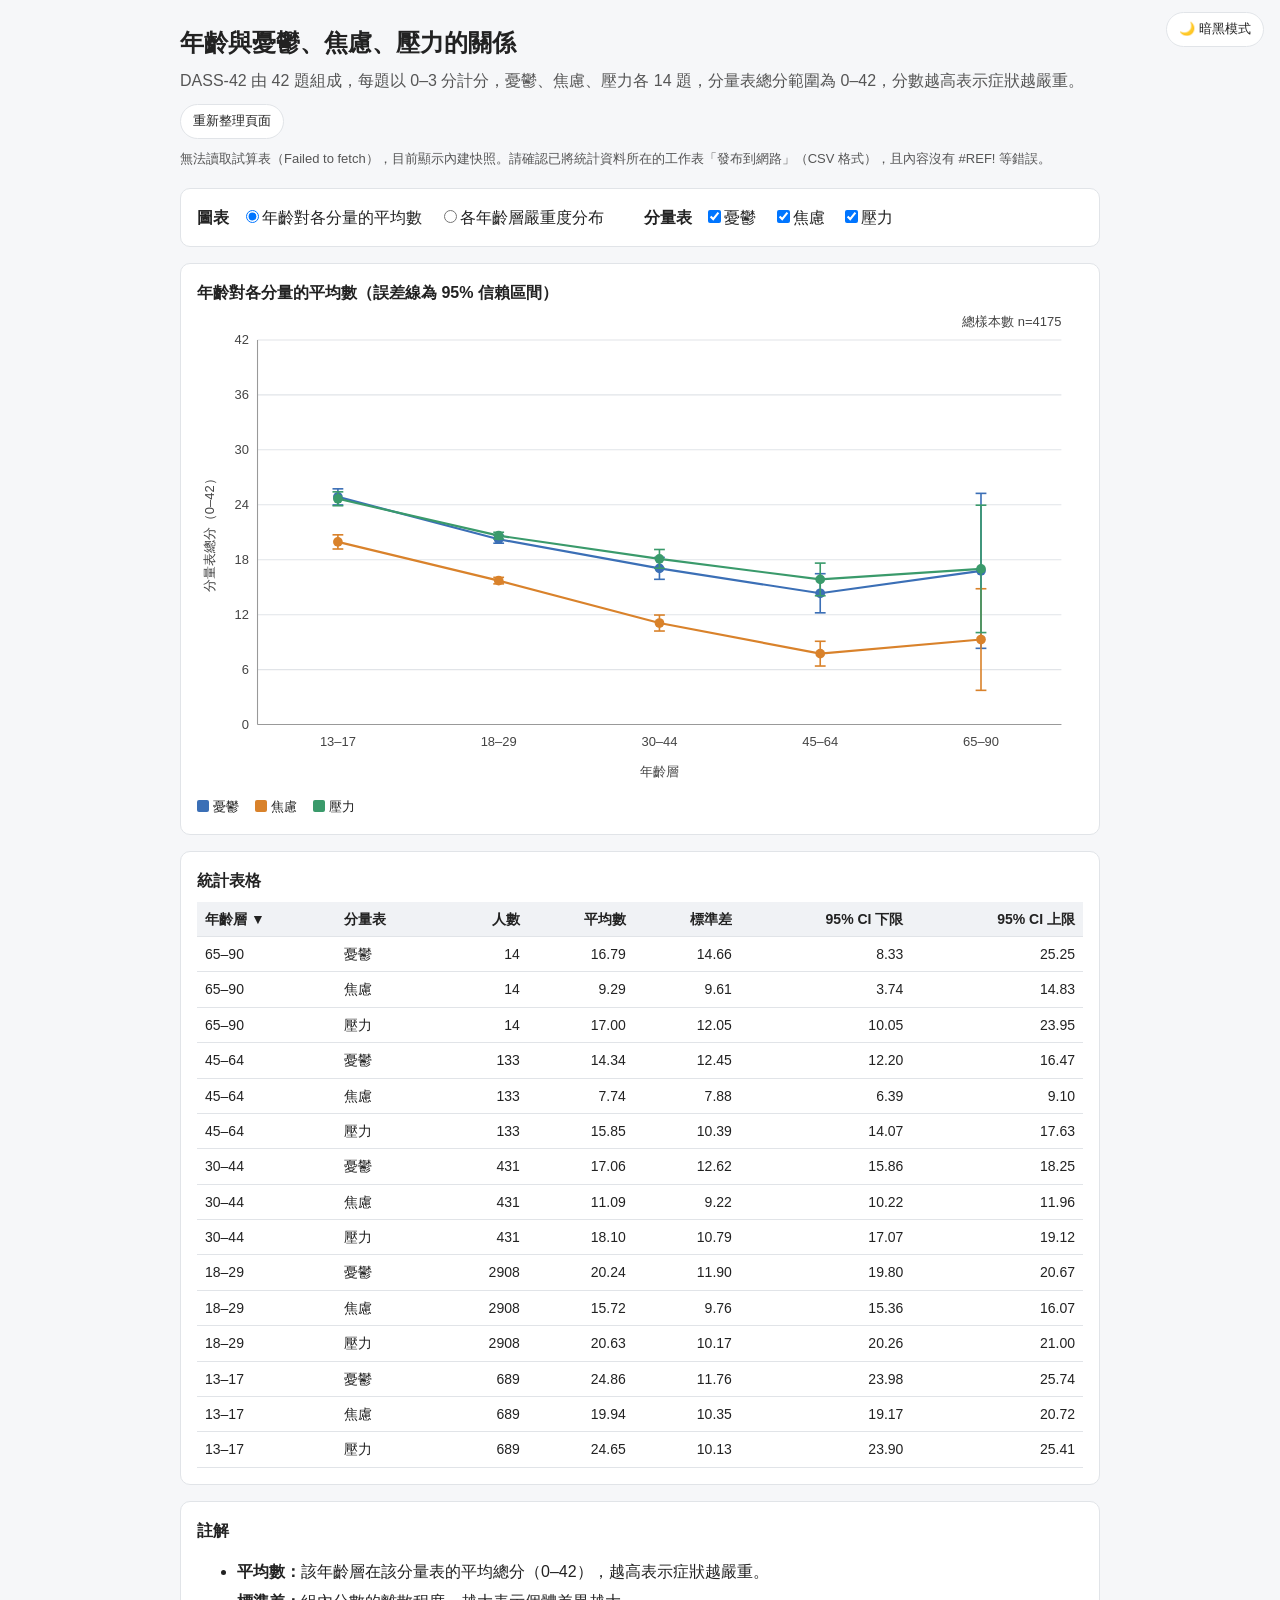
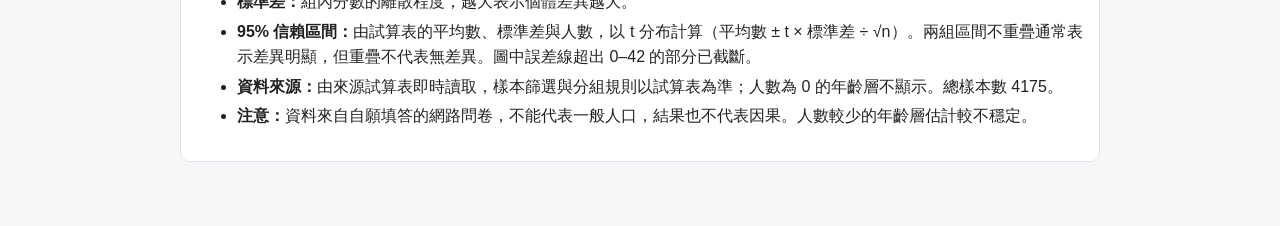
==== commit e7c16d59: "Add files via upload 更新內文，保護個資" ====
--- a/index.html
+++ b/index.html
@@ -8,23 +8,26 @@
 :root{--bg:#f6f7f9;--fg:#222;--fg2:#444;--muted:#555;--card:#fff;--line:#e1e4e8;--axis:#999;--th:#f0f2f5}
 :root[data-theme=dark]{--bg:#14171c;--fg:#e6e8eb;--fg2:#c3c8ce;--muted:#a0a7b0;--card:#1e2229;--line:#363c45;--axis:#6b7480;--th:#272c34;color-scheme:dark}
 body{font-family:"Noto Sans TC","Microsoft JhengHei",sans-serif;margin:0;background:var(--bg);color:var(--fg);line-height:1.6}
-#theme{position:fixed;top:12px;right:16px;z-index:10;padding:6px 12px;border:1px solid var(--line);border-radius:20px;background:var(--card);color:var(--fg);font:inherit;font-size:13px;cursor:pointer}
-.grid{stroke:var(--line)}.axis{stroke:var(--axis)}.seg{stroke:var(--card)}
 main{max-width:920px;margin:0 auto;padding:24px 16px 48px}
-h1{font-size:24px;margin:0 0 6px}
-.desc{color:var(--muted);margin:0 0 18px}
+h1{font-size:24px;margin:0 0 6px;padding-right:130px}
+.desc{color:var(--muted);margin:0 0 10px}
+.btn{padding:6px 12px;border:1px solid var(--line);border-radius:20px;background:var(--card);color:var(--fg);font:inherit;font-size:13px;cursor:pointer}
+.btn:disabled{opacity:.6;cursor:wait}
+#theme{position:fixed;top:12px;right:16px;z-index:10}
+.bar{display:flex;flex-wrap:wrap;gap:10px;align-items:center;margin-bottom:18px;font-size:13px;color:var(--muted)}
 .card{background:var(--card);border:1px solid var(--line);border-radius:10px;padding:16px;margin-bottom:16px}
 .ctrl{display:flex;flex-wrap:wrap;gap:8px 28px;align-items:center}
 .ctrl b{margin-right:8px}
 .ctrl label{margin-right:12px;cursor:pointer;white-space:nowrap}
 svg{width:100%;height:auto;display:block}
 svg text{font-size:12px;fill:var(--fg2)}
+.grid{stroke:var(--line)}.axis{stroke:var(--axis)}.seg{stroke:var(--card)}
 #tip{border:1px solid #777;position:fixed;pointer-events:none;background:#222;color:#fff;padding:6px 10px;border-radius:6px;font-size:13px;display:none;z-index:9;white-space:pre-line}
 table{border-collapse:collapse;width:100%;font-size:14px}
 th,td{border-bottom:1px solid var(--line);padding:6px 8px;text-align:right}
 th:first-child,td:first-child,th:nth-child(2),td:nth-child(2){text-align:left}
-th{background:var(--th)}
-.note h2,.card h2{font-size:16px;margin:0 0 8px}
+th{background:var(--th);cursor:pointer;user-select:none}
+.card h2{font-size:16px;margin:0 0 8px}
 .note li{margin-bottom:4px}
 .legend{display:flex;flex-wrap:wrap;gap:4px 16px;margin-top:8px;font-size:13px}
 .legend i{display:inline-block;width:12px;height:12px;border-radius:2px;margin-right:4px;vertical-align:-1px}
@@ -32,10 +35,11 @@
 </style>
 </head>
 <body>
-<button id="theme" type="button"></button>
+<button id="theme" class="btn" type="button"></button>
 <main>
 <h1>年齡與憂鬱、焦慮、壓力的關係</h1>
-<p class="desc">DASS-42 由 42 題組成，每題以 0–3 分（原始 1–4 分減 1）計分，憂鬱、焦慮、壓力各 14 題，分量表總分範圍為 0–42，分數越高表示症狀越嚴重。</p>
+<p class="desc">DASS-42 由 42 題組成，每題以 0–3 分計分，憂鬱、焦慮、壓力各 14 題，分量表總分範圍為 0–42，分數越高表示症狀越嚴重。</p>
+<div class="bar"><button id="refresh" class="btn" type="button">重新整理頁面</button><span id="status"></span></div>
 
 <div class="card ctrl">
   <div><b>圖表</b>
@@ -53,160 +57,173 @@
     <label><input type="radio" name="sc" value="2">壓力</label>
   </div>
 </div>
-
 <div class="card"><h2 id="ct"></h2><div id="chart"></div><div class="legend" id="legend"></div></div>
 <div class="card"><h2>統計表格</h2><div class="tw"><table id="tbl"></table></div></div>
 <div class="card note"><h2>註解</h2><ul id="notes"></ul></div>
 </main>
 <div id="tip"></div>
 <script>
-const DATA=[[20,35,36,37],[32,10,10,15],[30,10,4,8],[18,25,23,30],[18,24,18,22],[58,36,15,18],[34,14,8,9],[18,20,8,17],[26,5,3,10],[18,16,12,21],[13,26,12,18],[20,29,16,29],[25,0,0,6],[21,21,27,19],[19,19,7,20],[28,10,3,7],[21,28,18,23],[23,29,12,27],[17,18,12,7],[30,30,15,34],[18,10,8,9],[24,10,6,9],[18,39,41,41],[15,2,14,22],[20,21,16,29],[30,31,8,15],[18,26,15,30],[23,25,20,41],[25,35,32,30],[15,31,28,30],[25,4,2,4],[24,28,22,19],[15,8,2,5],[19,17,5,15],[45,4,2,6],[18,19,9,16],[21,31,31,31],[20,12,9,14],[24,11,14,25],[23,18,9,7],[22,15,20,20],[19,23,19,29],[16,16,11,18],[22,33,14,29],[26,12,9,18],[42,3,1,2],[22,24,17,19],[20,17,12,24],[19,29,28,27],[34,8,1,9],[21,17,12,29],[18,29,26,34],[25,3,6,9],[21,17,23,21],[17,39,31,30],[16,21,29,32],[21,9,3,14],[31,22,19,25],[13,38,15,21],[79,36,21,29],[23,33,31,37],[14,25,24,32],[20,27,24,31],[27,23,10,25],[19,1,3,4],[23,27,13,34],[16,30,16,16],[23,12,12,13],[21,2,18,28],[21,20,21,21],[17,13,20,15],[18,37,39,41],[21,30,28,42],[18,2,6,9],[23,7,11,10],[22,21,15,17],[45,11,3,14],[15,34,14,31],[19,14,31,25],[20,15,12,16],[22,1,10,2],[24,6,5,2],[24,8,7,11],[20,22,22,26],[16,33,25,28],[21,17,13,16],[22,16,9,20],[13,34,31,33],[18,18,18,18],[45,10,5,13],[51,13,4,9],[19,20,6,10],[20,17,4,18],[24,28,1,14],[27,28,24,33],[20,24,11,19],[23,20,23,35],[18,14,20,16],[28,22,15,30],[28,3,10,14],[17,21,15,12],[25,14,18,17],[18,36,27,35],[32,16,4,8],[24,18,16,22],[20,19,22,24],[16,24,27,35],[24,38,30,22],[24,10,5,13],[19,1,4,4],[25,15,0,7],[21,4,3,1],[27,3,3,6],[21,13,3,12],[21,10,6,11],[18,16,31,23],[23,6,9,10],[79,5,2,3],[25,16,13,23],[19,37,40,34],[22,15,7,21],[21,27,19,24],[22,26,1,8],[20,31,30,42],[27,6,0,4],[21,40,35,38],[23,10,2,4],[32,13,2,12],[21,15,22,14],[25,12,23,13],[22,30,14,28],[20,30,27,33],[39,27,27,24],[24,19,8,16],[23,14,15,14],[18,37,22,35],[19,0,2,9],[42,9,0,5],[41,10,6,19],[39,42,15,17],[17,15,20,24],[15,14,19,22],[22,36,1,14],[21,15,17,20],[23,32,19,36],[24,20,16,28],[20,3,2,3],[20,39,33,35],[17,37,19,36],[16,8,18,26],[17,42,42,36],[20,26,19,18],[22,5,13,18],[20,37,3,33],[22,41,30,38],[21,14,29,22],[26,20,19,27],[20,18,8,14],[27,12,12,16],[21,37,39,39],[54,2,5,21],[54,25,11,33],[24,22,15,23],[22,18,17,24],[22,34,26,31],[18,18,21,16],[22,4,13,21],[22,18,18,17],[22,15,23,5],[18,1,3,7],[25,7,3,5],[19,14,9,16],[18,29,17,16],[18,21,6,22],[16,22,28,34],[20,15,19,21],[22,20,9,12],[23,28,9,29],[18,21,10,15],[31,20,17,23],[23,26,28,29],[20,20,20,21],[17,34,27,38],[19,16,9,23],[16,15,15,16],[18,26,7,17],[16,26,9,22],[24,18,18,22],[20,26,29,27],[18,6,7,10],[20,12,3,11],[20,14,18,22],[19,23,10,26],[17,31,19,17],[18,40,33,35],[25,15,3,7],[21,35,36,40],[26,24,9,19],[20,33,29,30],[25,20,18,28],[23,25,26,25],[24,6,4,13],[21,28,33,33],[19,31,18,26],[23,19,13,17],[26,5,6,14],[26,25,22,28],[25,11,9,19],[27,9,5,4],[15,30,23,23],[16,22,4,27],[17,9,8,14],[15,24,16,28],[19,27,26,22],[14,35,29,33],[26,41,37,37],[38,6,2,14],[23,22,8,20],[24,38,10,24],[25,2,0,7],[21,12,11,19],[44,0,1,8],[20,29,30,30],[17,22,12,27],[25,17,5,11],[15,20,36,31],[20,38,29,36],[19,7,16,14],[34,16,6,22],[60,9,0,11],[52,8,13,21],[20,8,21,24],[29,14,20,20],[25,11,2,8],[49,20,2,8],[15,6,18,15],[19,24,4,13],[22,12,8,18],[27,17,16,14],[20,12,11,15],[21,9,4,19],[20,6,16,8],[19,8,4,8],[16,32,24,27],[26,3,6,11],[14,39,22,37],[15,33,15,19],[25,42,31,42],[22,21,11,13],[20,41,40,42],[22,35,8,17],[20,13,10,12],[20,31,23,27],[17,41,28,31],[19,6,4,7],[21,35,29,26],[30,2,3,2],[27,0,5,15],[32,22,24,25],[30,0,3,4],[19,11,4,10],[21,25,18,36],[27,30,13,26],[22,25,18,24],[19,20,11,19],[14,16,23,34],[35,10,6,9],[19,40,30,22],[28,2,4,9],[18,5,8,4],[16,15,19,19],[15,37,24,28],[21,14,6,5],[23,26,9,5],[18,9,7,12],[23,14,9,16],[20,7,12,15],[25,35,3,11],[18,18,19,21],[16,26,14,21],[22,28,20,29],[43,20,19,34],[36,7,3,27],[46,1,6,10],[21,37,25,32],[25,27,28,29],[18,24,18,21],[23,9,4,16],[21,8,20,32],[24,14,9,22],[18,12,12,26],[24,31,32,27],[17,27,21,34],[20,22,8,12],[25,35,19,26],[21,28,20,18],[41,10,2,24],[19,11,12,24],[23,42,42,42],[19,28,24,26],[23,28,23,21],[19,16,9,9],[26,29,30,35],[22,42,23,39],[27,4,3,6],[23,27,13,10],[22,22,11,26],[22,3,4,24],[17,22,26,27],[21,32,3,23],[40,3,3,14],[22,23,15,19],[21,39,34,39],[19,42,42,42],[17,25,16,23],[38,10,4,13],[14,22,5,11],[18,4,12,9],[22,10,4,25],[22,40,19,23],[18,6,10,17],[22,1,5,3],[20,23,21,27],[23,30,22,30],[21,8,3,6],[27,0,0,3],[31,16,13,22],[19,13,18,19],[23,16,12,19],[21,6,6,5],[39,13,8,14],[23,4,3,7],[26,27,37,32],[22,11,6,9],[28,4,32,36],[18,22,15,30],[22,17,21,15],[29,10,7,20],[26,5,3,6],[22,3,2,0],[36,16,7,26],[18,12,18,29],[23,21,20,20],[20,22,19,38],[18,13,8,9],[20,5,11,9],[18,15,15,16],[18,36,21,36],[23,24,21,23],[38,0,0,0],[19,26,30,25],[26,14,8,35],[28,15,3,12],[33,32,35,32],[18,35,15,22],[23,24,22,19],[17,42,42,41],[15,40,36,36],[19,8,3,7],[29,40,25,32],[17,36,19,36],[55,20,23,27],[28,20,16,24],[19,3,11,14],[33,14,13,18],[21,8,3,15],[21,29,5,4],[22,2,11,9],[22,14,5,16],[16,41,34,26],[18,25,17,24],[24,37,27,37],[25,32,10,21],[22,38,32,39],[24,5,8,4],[29,27,26,25],[24,32,1,1],[23,20,16,20],[15,18,30,25],[17,41,35,39],[17,35,39,40],[21,9,10,30],[15,38,37,42],[20,30,20,21],[18,13,13,25],[18,0,4,4],[15,8,2,10],[23,5,9,8],[21,25,13,25],[24,32,12,20],[22,18,3,20],[16,36,32,34],[30,31,10,24],[17,16,27,34],[25,0,10,2],[18,0,4,2],[21,17,24,23],[17,24,21,20],[19,7,13,17],[20,25,16,21],[18,32,16,27],[57,24,11,20],[22,31,25,33],[20,16,14,20],[16,22,13,8],[29,19,6,3],[15,0,2,5],[20,37,7,30],[17,41,36,40],[26,19,9,16],[19,22,19,28],[20,8,8,9],[19,40,26,32],[31,7,10,28],[28,9,10,16],[18,34,3,13],[22,28,32,36],[55,9,0,5],[18,16,10,14],[18,14,3,1],[20,41,21,36],[18,39,30,40],[23,35,18,24],[29,33,3,17],[33,31,19,30],[16,30,35,32],[20,26,27,19],[14,17,29,21],[13,41,24,22],[14,31,24,26],[26,0,2,5],[22,23,22,32],[21,37,34,39],[28,6,20,14],[20,10,18,22],[41,2,3,13],[16,30,40,37],[25,36,25,37],[21,33,36,35],[35,22,17,25],[18,19,10,25],[30,6,5,18],[22,40,34,40],[22,26,19,18],[22,22,8,19],[54,3,1,13],[45,9,12,14],[18,35,25,27],[24,31,14,24],[18,27,18,24],[24,35,21,18],[23,11,9,20],[32,36,14,26],[15,35,19,24],[17,10,10,24],[26,16,9,3],[18,26,25,24],[16,28,36,34],[18,35,33,28],[19,11,10,14],[22,22,21,26],[18,28,26,25],[17,10,10,19],[17,25,13,34],[21,25,23,13],[29,14,6,5],[27,0,3,5],[15,12,4,24],[18,41,35,31],[24,5,2,11],[22,17,17,21],[17,30,19,27],[26,22,12,17],[18,16,18,18],[21,9,22,23],[23,32,36,25],[26,41,36,40],[19,29,18,24],[15,6,6,11],[19,34,29,39],[19,35,22,33],[18,33,21,34],[18,26,15,19],[21,38,25,30],[14,23,18,15],[23,40,33,29],[24,28,10,19],[22,21,18,22],[19,19,18,15],[15,21,22,27],[19,19,12,27],[25,4,4,7],[19,5,12,13],[17,20,9,13],[32,36,21,27],[22,4,3,12],[23,13,13,11],[21,11,8,7],[29,42,38,42],[18,9,34,28],[20,8,5,7],[30,6,2,8],[15,15,7,11],[34,3,2,6],[39,8,11,18],[22,14,16,24],[23,4,4,8],[32,10,11,15],[20,4,7,10],[20,41,30,41],[25,20,35,31],[32,14,7,12],[49,11,8,13],[24,2,6,14],[19,13,28,25],[15,25,17,11],[20,18,31,31],[20,24,13,26],[21,21,14,23],[16,27,8,17],[14,42,36,42],[26,22,30,22],[20,40,22,33],[32,33,29,31],[21,14,19,19],[38,0,1,1],[14,16,22,16],[21,19,23,27],[60,37,21,18],[21,42,13,27],[19,38,17,26],[33,40,34,34],[21,28,18,24],[20,35,23,32],[20,10,17,28],[14,28,12,14],[19,9,6,11],[22,14,3,14],[24,15,15,27],[25,5,11,11],[18,16,11,21],[36,7,8,11],[18,27,21,34],[26,13,4,6],[18,7,21,16],[22,21,22,19],[22,17,13,17],[25,4,15,17],[19,21,24,28],[24,17,13,23],[21,24,14,15],[21,13,14,14],[22,25,13,7],[17,29,5,21],[27,2,0,6],[18,34,17,28],[25,9,1,9],[21,9,5,9],[22,15,12,16],[21,3,2,10],[17,16,34,39],[23,42,39,42],[24,30,14,19],[19,30,21,28],[19,10,8,4],[28,14,3,19],[21,2,3,6],[40,4,0,8],[18,38,15,22],[21,41,32,36],[18,41,34,38],[23,34,13,29],[19,22,17,20],[18,21,28,38],[23,2,3,5],[51,19,0,17],[20,30,22,34],[15,15,19,23],[20,31,30,30],[19,17,19,22],[28,31,24,37],[31,14,0,9],[30,0,0,0],[21,29,20,27],[21,29,19,23],[25,39,28,36],[24,13,12,17],[24,16,20,35],[24,17,12,21],[25,0,0,0],[24,28,15,24],[21,0,0,1],[20,40,24,37],[17,31,36,30],[19,15,10,12],[20,4,2,8],[45,12,4,19],[41,4,3,17],[19,37,20,30],[30,28,25,20],[36,16,6,10],[25,31,11,21],[19,32,22,34],[21,15,12,19],[19,10,23,24],[46,0,0,0],[24,17,19,22],[20,16,3,18],[36,39,27,42],[27,10,7,24],[20,15,13,14],[25,20,1,12],[19,42,24,35],[20,21,12,22],[27,15,11,17],[16,1,7,6],[21,40,37,32],[44,8,16,27],[28,3,1,11],[19,1,5,3],[22,19,17,30],[21,0,4,3],[23,36,11,19],[20,40,33,41],[24,1,0,5],[25,30,16,24],[21,10,7,15],[65,4,3,18],[24,0,1,8],[22,17,23,24],[21,11,11,9],[37,29,15,38],[16,39,29,29],[19,19,13,27],[22,4,5,3],[21,34,31,38],[19,5,11,16],[23,1,2,5],[18,35,13,11],[22,23,12,16],[22,42,37,36],[42,3,7,11],[30,14,16,21],[36,30,30,34],[25,1,1,2],[24,4,18,31],[19,15,10,16],[19,36,39,38],[22,25,19,17],[20,31,27,26],[21,31,40,41],[32,36,26,36],[16,2,14,23],[25,6,9,19],[22,14,8,11],[25,30,10,16],[22,19,13,18],[30,35,19,26],[24,22,10,14],[19,42,33,27],[16,26,11,14],[24,13,7,13],[19,38,25,31],[23,27,7,21],[23,22,15,17],[16,12,18,19],[23,35,22,35],[16,30,11,16],[20,5,2,9],[14,42,17,30],[22,19,15,24],[22,3,9,17],[17,1,0,2],[25,10,10,13],[34,14,13,15],[22,16,3,17],[52,30,2,12],[20,7,17,19],[19,30,15,19],[24,29,16,26],[15,20,15,18],[25,40,29,32],[24,37,32,40],[23,19,6,20],[22,26,14,26],[19,24,7,23],[21,16,14,22],[21,20,11,20],[16,21,14,38],[20,13,16,24],[22,10,7,11],[24,36,14,10],[21,18,11,18],[16,9,16,13],[44,2,4,7],[18,15,16,22],[19,1,6,11],[18,1,0,2],[15,42,33,40],[19,18,23,24],[27,34,18,19],[17,14,5,20],[25,22,21,22],[19,6,14,13],[16,30,33,28],[23,20,17,14],[18,2,7,3],[33,19,3,14],[24,11,3,11],[20,31,21,27],[21,37,25,23],[24,26,11,20],[20,12,6,23],[20,32,30,38],[23,7,15,16],[19,25,32,34],[21,21,16,19],[23,40,36,40],[20,41,37,38],[19,7,5,5],[21,41,32,40],[19,37,15,17],[21,32,13,22],[18,22,13,27],[14,13,21,28],[20,2,3,2],[25,2,11,16],[23,16,5,26],[18,13,1,5],[28,42,11,23],[19,41,35,39],[18,7,9,7],[20,40,31,40],[17,36,10,17],[21,24,10,21],[19,32,29,31],[25,14,5,7],[20,21,20,37],[21,6,7,4],[21,33,8,7],[21,18,16,26],[22,6,10,13],[20,29,11,17],[20,12,13,21],[22,14,15,25],[24,17,30,26],[18,17,17,23],[16,27,28,36],[23,30,22,33],[31,20,3,8],[21,35,10,20],[38,17,3,15],[20,33,15,24],[36,28,27,34],[24,1,2,3],[28,6,4,19],[27,28,13,27],[16,22,23,29],[24,12,14,21],[18,36,31,29],[14,38,37,39],[16,28,21,18],[25,9,14,19],[27,2,0,2],[25,17,18,22],[21,18,10,19],[22,36,18,24],[33,22,15,18],[21,42,37,42],[19,25,15,28],[35,5,7,14],[18,42,26,39],[18,26,3,14],[14,29,29,35],[40,29,30,19],[22,38,18,27],[32,9,2,9],[18,41,22,38],[19,8,4,11],[22,17,9,19],[18,14,14,18],[19,16,7,19],[19,15,15,18],[22,40,39,38],[25,22,17,18],[19,4,3,3],[23,8,9,7],[19,7,9,7],[19,34,21,36],[19,19,26,24],[28,27,24,30],[21,9,15,29],[23,22,0,13],[22,40,24,33],[25,29,24,33],[36,8,11,19],[19,2,4,9],[18,28,24,28],[17,10,3,3],[17,12,17,18],[23,21,18,25],[23,28,16,21],[18,7,5,5],[21,24,14,24],[25,15,5,9],[15,33,16,22],[20,14,17,20],[25,22,18,22],[20,14,9,17],[22,33,30,35],[19,11,9,23],[23,31,31,28],[26,13,10,22],[20,19,10,14],[20,13,12,17],[24,9,16,23],[25,39,26,41],[18,27,19,30],[45,10,4,23],[17,38,37,36],[14,1,8,7],[17,18,13,27],[20,19,13,13],[20,25,29,27],[19,12,2,12],[30,25,28,40],[20,16,10,9],[19,3,8,8],[22,16,11,14],[14,33,32,28],[20,2,14,19],[16,23,12,22],[35,3,5,10],[16,31,29,26],[29,11,4,3],[19,42,42,42],[21,23,6,7],[18,22,15,25],[17,8,16,17],[37,37,33,38],[22,2,9,7],[17,26,24,27],[20,28,19,24],[22,32,32,38],[22,13,7,11],[22,35,14,20],[20,28,21,23],[17,34,34,34],[24,14,11,17],[42,11,7,13],[25,34,15,29],[23,22,28,23],[26,2,0,3],[20,38,31,31],[23,34,18,22],[26,33,5,17],[26,14,7,15],[25,6,18,15],[21,29,29,29],[22,11,10,9],[20,40,30,38],[17,17,18,11],[22,15,3,24],[58,7,6,9],[23,26,31,35],[26,22,19,24],[20,21,32,26],[22,8,21,30],[19,42,24,30],[18,32,22,33],[18,12,12,23],[28,42,24,40],[22,41,31,27],[21,21,9,22],[20,26,33,38],[18,17,13,26],[18,16,13,15],[21,7,6,12],[21,12,17,12],[16,7,9,15],[23,17,7,12],[22,22,23,24],[19,17,13,21],[23,42,29,37],[19,16,24,21],[19,5,3,4],[18,38,23,27],[19,26,22,29],[20,16,16,27],[21,25,13,22],[27,29,6,16],[16,14,17,18],[28,16,7,19],[20,32,18,24],[19,7,18,11],[18,1,0,4],[25,13,3,11],[21,26,10,17],[22,8,14,16],[17,40,35,40],[22,7,3,1],[34,8,8,4],[29,26,11,20],[23,7,2,4],[23,35,20,29],[18,33,25,37],[20,27,15,23],[21,14,7,14],[23,25,14,33],[18,24,17,17],[17,17,11,12],[20,24,28,22],[21,12,8,13],[19,28,31,24],[25,27,11,12],[21,22,29,40],[20,17,10,15],[17,4,2,2],[16,35,17,16],[17,22,29,27],[16,1,9,12],[19,25,10,23],[42,21,12,27],[37,10,10,11],[23,2,2,8],[21,18,16,18],[20,13,22,32],[22,42,35,34],[21,29,15,22],[18,18,21,21],[23,15,15,17],[20,19,13,16],[34,9,3,18],[20,39,35,41],[25,2,0,4],[18,14,18,20],[20,29,11,15],[25,38,31,38],[21,30,19,34],[24,14,12,15],[25,2,3,17],[18,7,4,7],[36,26,3,21],[25,29,38,39],[17,19,9,12],[23,24,15,23],[35,5,13,20],[25,19,12,24],[18,30,33,36],[23,32,9,26],[15,22,29,34],[18,35,16,18],[26,17,16,31],[20,24,18,24],[23,19,14,6],[17,25,0,5],[44,34,22,15],[30,11,18,30],[23,16,17,15],[13,42,23,32],[23,4,3,3],[38,39,38,41],[34,40,33,39],[19,15,23,19],[19,34,32,31],[19,24,17,31],[18,7,0,2],[22,33,10,25],[21,28,17,17],[19,40,36,36],[30,19,12,13],[19,0,0,3],[18,19,14,32],[38,20,12,11],[61,10,3,3],[30,38,24,39],[23,6,12,7],[19,33,7,23],[35,0,4,9],[22,31,36,33],[16,21,20,21],[21,3,12,10],[17,41,31,35],[20,30,24,21],[22,9,9,12],[20,17,13,14],[20,19,26,25],[20,23,20,21],[25,6,7,25],[18,32,27,30],[33,17,3,16],[15,18,24,25],[19,13,10,16],[21,27,23,9],[21,7,5,9],[18,30,20,32],[22,4,16,27],[21,4,3,7],[23,41,42,42],[18,13,16,12],[22,16,18,35],[25,8,10,16],[22,27,14,13],[18,21,28,15],[23,28,8,19],[19,23,15,14],[20,25,21,29],[29,12,2,6],[18,15,23,29],[47,0,3,5],[19,1,2,4],[27,31,24,38],[18,24,7,6],[21,35,33,29],[15,35,24,24],[25,37,21,32],[18,22,12,26],[18,1,17,14],[28,7,2,19],[19,10,6,11],[23,11,14,19],[15,3,2,6],[23,20,15,19],[25,1,3,1],[22,12,10,11],[22,14,14,15],[20,36,9,32],[16,37,41,38],[28,14,14,15],[34,35,18,16],[30,15,14,23],[45,8,0,15],[32,15,13,18],[23,8,8,6],[20,41,23,39],[18,25,22,27],[38,34,31,32],[19,11,26,18],[23,11,10,14],[34,6,3,5],[20,19,23,31],[22,5,3,6],[18,35,29,28],[16,26,19,35],[22,38,19,19],[20,3,0,0],[22,6,15,11],[24,30,15,33],[52,5,3,5],[22,35,27,27],[31,30,13,29],[20,28,35,34],[19,31,23,31],[16,4,19,17],[24,37,3,11],[37,11,13,10],[17,29,29,26],[19,26,26,21],[22,11,8,6],[40,31,26,33],[19,21,9,11],[18,2,4,9],[20,27,10,15],[22,13,8,11],[16,35,36,34],[18,34,20,28],[47,15,1,12],[22,0,4,2],[23,26,22,24],[17,31,26,31],[49,37,14,25],[30,38,28,14],[21,20,4,10],[16,36,22,21],[15,26,0,14],[27,7,10,10],[21,5,8,3],[17,34,36,35],[19,5,9,12],[20,13,6,15],[23,17,14,25],[20,4,6,6],[22,20,28,25],[15,42,39,42],[21,9,7,14],[22,30,24,32],[29,39,17,33],[40,2,2,3],[25,9,6,11],[25,32,15,23],[15,35,20,31],[35,0,1,3],[23,11,7,6],[34,23,21,28],[22,3,6,3],[23,26,14,28],[20,22,35,38],[23,42,25,34],[19,22,19,28],[20,23,19,27],[23,30,20,33],[24,19,10,12],[14,31,18,28],[18,16,11,13],[25,21,7,18],[19,11,5,5],[23,21,13,30],[20,15,11,20],[66,41,20,36],[15,8,15,36],[24,11,12,24],[17,12,7,20],[16,8,7,19],[16,38,24,41],[25,19,9,21],[21,32,30,34],[50,0,0,0],[18,41,23,34],[29,18,13,24],[26,10,24,24],[21,33,19,27],[22,32,32,27],[19,4,6,11],[22,18,7,11],[25,31,29,20],[27,14,7,15],[30,37,14,31],[19,41,27,32],[27,35,13,19],[23,16,9,9],[24,25,18,28],[14,19,27,41],[55,24,2,2],[28,19,36,35],[41,8,1,13],[19,15,6,20],[28,17,19,18],[22,29,29,24],[21,36,13,15],[20,10,19,8],[29,21,20,32],[24,16,4,13],[20,39,22,34],[28,15,14,17],[20,11,13,13],[20,23,22,28],[27,3,0,2],[25,17,18,40],[18,5,21,18],[20,15,2,16],[18,9,2,10],[21,35,28,33],[19,40,28,30],[21,22,23,29],[14,39,30,33],[20,19,30,30],[23,17,17,30],[26,38,24,41],[19,7,13,14],[37,4,8,13],[23,10,19,18],[24,18,10,11],[19,32,27,34],[21,9,9,12],[19,13,22,28],[25,6,8,9],[16,40,26,39],[16,3,2,1],[57,34,23,24],[18,2,2,3],[21,21,15,23],[19,26,16,20],[20,30,14,29],[19,28,16,34],[29,2,2,9],[29,13,16,24],[23,38,19,35],[18,34,20,28],[18,23,27,29],[17,25,15,10],[21,18,12,38],[40,0,2,2],[20,25,36,40],[23,4,6,7],[25,27,20,26],[14,36,32,34],[16,0,13,5],[33,26,3,8],[14,17,28,24],[29,17,16,21],[16,35,24,20],[17,32,21,35],[37,16,3,11],[32,0,4,1],[20,23,31,31],[19,26,3,21],[16,23,4,14],[32,12,1,1],[17,39,32,40],[19,3,6,6],[29,33,7,21],[16,34,17,12],[15,36,25,37],[21,34,23,30],[17,0,5,3],[18,15,7,12],[37,31,31,29],[28,35,18,31],[15,22,8,16],[45,1,0,0],[25,16,23,18],[19,23,30,35],[18,29,12,8],[21,24,20,19],[27,24,11,25],[45,7,5,12],[20,32,12,25],[29,15,13,17],[23,17,13,21],[25,41,26,32],[23,36,25,29],[17,25,25,27],[29,28,22,18],[20,15,20,12],[31,11,9,17],[20,27,28,35],[37,31,11,26],[19,34,36,41],[28,18,10,21],[29,8,14,11],[18,34,11,20],[23,9,17,38],[16,13,27,28],[13,4,3,13],[17,15,14,15],[19,3,1,10],[18,10,5,14],[53,3,3,10],[18,32,31,36],[21,9,17,9],[20,29,8,16],[20,33,9,20],[22,23,28,30],[19,2,8,6],[36,31,8,15],[19,23,2,3],[24,13,4,5],[26,3,6,17],[17,16,26,23],[19,15,2,15],[16,41,29,36],[20,18,33,28],[21,37,12,20],[23,9,9,14],[38,5,5,10],[20,25,30,27],[15,30,20,26],[20,32,27,28],[22,21,22,33],[21,18,20,9],[22,0,3,1],[16,11,11,9],[21,15,14,11],[20,4,9,14],[20,14,19,25],[56,1,0,0],[20,37,35,35],[22,23,23,29],[27,11,20,14],[28,14,13,25],[25,17,25,22],[22,33,31,41],[19,8,6,9],[17,40,28,35],[19,9,8,20],[19,25,14,19],[13,26,36,37],[24,39,25,33],[20,13,8,12],[26,23,12,28],[15,17,7,16],[23,35,20,29],[16,35,27,36],[22,35,13,19],[21,24,13,23],[16,0,5,7],[27,31,22,17],[21,5,4,8],[23,2,7,2],[15,0,1,2],[36,26,3,36],[24,25,11,28],[20,0,0,5],[57,4,1,0],[13,17,19,19],[16,1,12,10],[18,0,3,3],[22,6,10,11],[21,6,2,9],[37,35,24,31],[36,30,17,34],[23,18,10,25],[36,5,4,6],[29,9,6,10],[16,26,15,21],[21,10,28,29],[23,1,11,6],[26,3,2,11],[29,8,0,2],[21,7,10,9],[22,11,7,5],[31,24,26,25],[21,13,16,17],[46,30,17,19],[18,23,25,24],[23,40,13,29],[53,13,10,16],[15,28,15,28],[17,40,19,28],[32,35,4,16],[15,38,27,29],[17,30,17,22],[17,36,33,36],[16,37,15,14],[62,1,1,10],[17,36,10,33],[14,38,31,35],[30,22,7,19],[19,5,4,9],[21,23,9,11],[20,13,16,14],[19,29,14,24],[20,17,17,24],[34,17,4,18],[25,22,13,15],[22,14,16,19],[16,38,33,30],[15,32,12,31],[52,1,0,1],[20,11,22,20],[19,28,23,25],[26,1,1,14],[25,41,22,36],[17,34,29,33],[24,18,14,19],[21,5,2,7],[20,6,10,7],[20,11,3,11],[54,4,2,14],[18,36,34,32],[21,35,21,37],[31,18,20,33],[22,14,4,7],[53,26,17,24],[30,10,9,15],[32,16,11,10],[18,20,14,19],[47,2,1,4],[22,15,12,13],[13,42,35,40],[24,15,4,5],[19,28,26,23],[20,27,20,23],[17,19,19,26],[14,28,19,19],[17,5,4,10],[28,22,12,20],[19,28,13,29],[14,23,6,12],[27,8,8,22],[16,37,13,29],[21,10,10,15],[23,1,4,3],[20,30,28,24],[22,9,8,23],[18,23,21,25],[23,34,35,29],[14,38,13,20],[23,24,19,34],[18,1,2,10],[18,5,7,6],[19,17,30,21],[20,7,6,7],[21,39,23,34],[13,17,11,18],[37,20,11,14],[24,10,3,8],[21,12,23,27],[18,33,23,26],[25,16,13,15],[18,34,24,33],[19,35,20,18],[20,34,38,37],[22,19,4,12],[29,40,23,27],[23,18,19,18],[26,39,4,16],[18,15,6,7],[20,10,7,13],[18,35,34,31],[33,41,32,42],[24,13,6,21],[36,1,2,8],[25,34,22,25],[18,0,5,6],[22,15,10,18],[26,36,22,27],[21,42,8,14],[21,41,14,28],[20,37,12,22],[19,24,20,27],[22,10,14,1],[34,25,19,15],[22,36,11,30],[29,36,19,29],[27,28,9,20],[19,33,25,32],[30,15,6,9],[23,26,21,23],[34,0,2,11],[16,20,18,27],[26,11,12,11],[25,36,26,35],[41,28,20,34],[22,21,19,23],[27,39,14,21],[17,5,7,11],[15,41,37,40],[20,23,18,38],[16,41,17,17],[25,26,23,35],[23,20,14,26],[31,27,30,32],[17,37,28,33],[24,20,26,33],[23,11,8,8],[36,16,3,15],[21,31,12,17],[30,11,2,12],[23,6,4,8],[22,7,10,13],[30,31,20,20],[23,22,36,38],[18,1,3,6],[17,29,29,26],[20,42,42,42],[16,22,33,28],[18,34,8,6],[43,11,5,16],[61,0,0,7],[17,34,16,20],[24,8,8,7],[23,33,33,33],[36,16,9,15],[18,2,1,4],[20,13,12,15],[24,35,26,28],[24,20,8,15],[19,25,11,17],[27,42,21,28],[22,37,15,32],[23,37,29,30],[27,3,7,11],[22,27,38,35],[24,38,11,27],[15,35,32,36],[24,38,13,33],[16,42,36,40],[22,14,3,9],[17,30,25,27],[16,14,21,32],[23,15,17,14],[22,7,12,12],[33,9,3,16],[17,42,21,25],[24,9,13,14],[25,17,11,24],[19,32,24,22],[20,37,8,22],[23,11,19,15],[18,36,24,25],[20,0,1,1],[26,34,11,20],[15,5,8,12],[22,39,18,18],[20,15,6,15],[14,26,27,28],[24,42,20,33],[22,5,10,10],[22,10,9,9],[13,42,41,42],[19,21,19,23],[18,1,1,3],[22,25,23,25],[19,28,20,38],[22,29,22,9],[22,24,21,26],[16,21,12,14],[16,28,22,20],[17,24,36,31],[24,5,5,10],[23,17,3,5],[23,30,9,27],[17,35,26,32],[21,21,22,28],[19,9,7,13],[25,36,19,26],[29,12,7,17],[18,0,1,0],[28,0,4,11],[22,7,18,26],[21,19,16,16],[16,41,35,37],[20,19,25,25],[41,7,0,7],[23,7,9,13],[16,42,21,25],[18,23,14,21],[21,24,13,26],[30,38,39,39],[17,38,39,40],[28,5,17,24],[20,24,8,25],[55,6,7,15],[16,32,34,38],[17,5,11,13],[21,24,8,24],[23,5,7,7],[18,42,3,19],[24,4,0,3],[22,30,25,31],[29,27,31,36],[27,29,13,18],[19,13,9,9],[23,22,13,16],[51,2,0,10],[26,35,27,31],[28,42,39,42],[20,19,6,20],[21,14,13,13],[18,30,27,26],[21,3,3,14],[17,28,24,26],[26,21,6,21],[22,41,26,33],[22,1,6,9],[20,12,6,13],[17,3,6,8],[24,25,21,35],[16,16,11,15],[21,30,28,20],[18,15,14,20],[19,10,15,21],[24,42,30,38],[22,22,19,15],[38,1,9,6],[15,34,28,39],[21,5,17,9],[14,27,28,26],[24,30,15,20],[19,35,6,6],[19,15,7,10],[18,9,5,11],[21,11,20,17],[38,40,27,33],[26,21,11,20],[16,35,18,22],[18,34,9,26],[22,42,31,39],[16,41,33,31],[42,2,8,7],[35,1,3,4],[21,15,19,18],[31,38,20,33],[17,13,16,18],[21,16,13,19],[26,1,2,8],[14,31,34,36],[24,42,39,40],[21,10,23,20],[22,11,0,1],[18,25,32,23],[17,25,27,35],[15,41,29,25],[26,4,2,11],[17,32,13,18],[23,30,22,28],[19,29,33,36],[28,4,2,8],[18,35,22,37],[30,1,3,11],[18,32,25,32],[22,5,3,16],[25,36,23,37],[19,15,24,22],[21,33,21,21],[26,4,3,12],[16,16,14,16],[17,18,19,16],[24,12,24,20],[25,40,30,38],[20,5,6,21],[20,13,12,16],[21,26,17,28],[19,38,34,38],[20,36,29,27],[26,5,3,9],[18,4,11,7],[22,37,37,37],[14,33,19,23],[20,19,12,19],[18,36,2,13],[21,15,8,12],[22,0,1,3],[23,13,10,15],[25,12,9,8],[23,28,32,31],[34,42,30,39],[18,4,11,9],[19,6,11,17],[28,35,8,29],[38,2,8,10],[22,16,9,19],[20,16,12,8],[26,35,11,21],[16,33,14,25],[17,26,28,31],[24,13,9,14],[21,7,2,9],[24,27,18,8],[23,1,2,3],[21,34,23,26],[18,11,7,13],[27,12,13,14],[13,19,11,9],[18,17,6,12],[24,12,7,8],[19,19,15,20],[26,16,10,10],[16,21,10,14],[13,37,7,13],[24,26,19,38],[20,5,14,10],[24,15,14,22],[17,30,15,25],[23,38,8,25],[46,4,3,32],[21,2,13,21],[19,23,22,24],[20,15,3,10],[24,20,5,11],[31,23,14,29],[19,24,22,19],[25,7,6,11],[20,3,0,3],[30,5,4,10],[27,15,5,21],[16,42,33,38],[14,13,4,5],[35,2,8,7],[19,22,16,28],[18,10,10,10],[21,2,2,2],[18,30,6,30],[16,41,29,42],[20,2,7,13],[15,28,12,28],[20,24,21,32],[23,2,3,12],[55,35,8,16],[39,13,5,22],[23,11,25,29],[17,0,9,15],[45,24,21,27],[21,12,3,7],[23,40,42,40],[25,17,7,21],[20,11,3,12],[24,6,3,8],[24,13,11,8],[21,8,14,20],[24,42,27,27],[19,10,11,11],[25,16,13,15],[31,1,2,5],[29,4,3,6],[23,7,8,12],[22,0,1,1],[33,16,7,34],[26,16,9,25],[30,29,22,34],[17,27,21,26],[19,28,12,20],[19,21,23,25],[16,14,19,6],[21,26,21,26],[20,5,6,9],[22,42,9,10],[18,14,7,26],[20,3,4,4],[32,15,5,27],[14,27,21,32],[19,3,0,7],[24,34,31,28],[26,5,3,25],[35,11,9,12],[18,9,17,26],[18,32,14,17],[20,21,4,11],[21,35,24,28],[18,24,22,17],[18,3,8,5],[22,27,23,22],[21,10,12,14],[19,3,10,8],[28,4,8,13],[22,33,9,18],[20,33,24,19],[21,14,13,16],[14,41,29,31],[52,24,18,34],[19,34,12,24],[42,22,16,38],[22,7,3,5],[26,2,8,22],[22,23,27,28],[25,38,34,36],[19,3,6,8],[40,42,34,36],[16,38,28,29],[22,29,13,27],[19,33,37,35],[20,42,21,33],[24,19,14,13],[22,11,4,21],[22,10,25,21],[27,40,32,40],[28,9,1,4],[16,21,21,19],[16,32,26,29],[18,33,24,23],[20,1,4,3],[15,27,30,34],[19,3,7,8],[30,36,35,29],[18,33,27,21],[22,7,10,10],[19,34,35,36],[14,39,34,38],[36,22,6,20],[25,25,6,15],[26,28,27,31],[28,2,10,18],[19,8,3,19],[35,7,6,17],[22,19,13,18],[30,8,5,7],[20,21,20,22],[16,41,31,39],[17,7,4,15],[18,19,16,28],[17,14,8,24],[29,8,1,6],[17,27,12,6],[18,42,42,42],[34,7,6,7],[30,9,9,11],[21,9,25,26],[22,9,21,18],[34,25,34,40],[17,25,18,23],[29,32,7,31],[26,26,7,27],[15,19,4,16],[20,29,22,29],[23,12,11,14],[42,0,0,2],[33,28,14,19],[24,13,3,10],[46,8,5,12],[25,11,26,20],[20,14,7,16],[56,14,6,15],[22,6,11,15],[20,13,6,23],[38,32,17,26],[23,11,13,19],[30,42,42,42],[26,26,22,32],[20,36,36,35],[21,3,7,10],[15,3,1,3],[30,17,3,15],[53,20,4,17],[18,6,6,5],[20,25,29,27],[26,21,12,20],[23,8,17,13],[17,33,39,38],[42,7,9,9],[22,42,40,42],[21,20,11,23],[28,37,24,30],[25,33,7,20],[26,25,11,23],[18,20,16,22],[17,36,30,36],[23,42,42,42],[21,2,6,6],[20,0,1,0],[13,37,37,37],[19,5,6,12],[26,30,24,26],[50,4,4,23],[26,38,30,33],[17,3,12,9],[19,2,4,3],[17,32,10,14],[26,19,7,10],[20,25,14,22],[19,42,38,39],[14,31,29,36],[16,31,33,34],[17,35,11,27],[29,1,2,3],[16,24,9,20],[22,9,5,10],[67,8,4,2],[13,12,16,22],[24,14,14,14],[35,14,7,15],[26,9,9,8],[23,14,3,7],[14,21,23,32],[29,17,23,24],[16,2,1,1],[18,11,6,11],[14,31,33,30],[21,40,27,25],[20,32,5,14],[20,17,9,22],[23,10,12,12],[24,22,19,21],[29,0,2,20],[23,3,2,3],[20,5,3,9],[17,42,35,33],[22,23,7,18],[20,24,24,40],[18,42,35,37],[15,31,14,25],[21,41,35,42],[16,29,20,20],[28,16,14,37],[26,15,14,21],[21,4,4,10],[23,26,16,20],[19,40,13,29],[23,14,15,23],[20,31,23,27],[22,0,3,4],[20,38,26,35],[19,8,6,7],[19,36,29,30],[19,29,28,34],[19,17,19,19],[21,19,16,25],[20,22,19,23],[67,4,6,7],[22,28,30,36],[25,6,7,9],[22,28,14,25],[18,0,2,2],[37,19,24,29],[18,26,5,17],[18,39,27,30],[40,6,24,21],[18,21,25,34],[28,8,3,7],[25,10,14,18],[21,14,24,23],[19,23,33,24],[29,24,15,24],[18,16,11,17],[20,13,29,33],[15,29,25,32],[16,16,6,13],[26,21,24,27],[28,22,6,22],[23,31,12,32],[15,17,23,21],[23,26,9,23],[36,17,13,22],[19,14,8,18],[30,35,18,25],[20,1,8,10],[29,34,7,25],[22,15,2,10],[38,13,5,15],[24,25,23,23],[45,17,8,30],[27,4,12,9],[60,39,26,22],[39,24,4,12],[16,11,2,13],[17,39,25,31],[21,10,13,29],[20,3,13,23],[21,28,26,37],[56,3,5,10],[15,38,19,24],[18,42,38,42],[14,19,22,16],[18,35,11,9],[15,22,27,24],[19,36,32,28],[22,11,12,17],[32,4,10,30],[22,17,15,18],[25,33,28,41],[20,17,12,17],[15,34,17,30],[23,41,36,39],[29,16,21,25],[19,33,19,29],[20,39,34,35],[29,34,7,9],[13,40,24,35],[28,33,30,35],[21,34,31,32],[18,19,32,28],[18,42,40,42],[24,21,10,21],[14,30,31,25],[18,40,33,39],[21,11,14,23],[38,26,7,15],[24,23,6,20],[17,17,20,25],[20,24,9,27],[31,10,3,9],[13,38,25,25],[19,28,8,10],[17,11,7,25],[29,23,15,30],[18,20,22,29],[37,21,13,14],[18,14,10,16],[35,38,9,26],[20,4,6,14],[18,24,31,35],[30,14,10,7],[19,32,27,25],[24,22,20,29],[20,13,21,22],[23,8,5,8],[18,5,8,8],[17,35,21,22],[15,19,25,25],[18,40,24,39],[17,31,25,33],[36,7,13,28],[55,42,35,32],[23,29,21,27],[23,9,5,3],[18,40,39,42],[29,9,8,8],[21,20,15,24],[28,1,3,8],[30,14,20,22],[61,8,5,10],[15,29,21,26],[18,9,29,19],[19,39,41,40],[15,2,7,16],[28,20,16,26],[22,9,4,24],[20,39,12,25],[14,24,31,32],[20,35,33,32],[21,40,42,41],[16,21,6,18],[20,18,22,21],[29,22,23,27],[23,4,14,18],[21,33,28,28],[16,34,28,32],[22,5,7,11],[22,19,18,8],[26,36,26,37],[16,40,31,38],[18,12,21,12],[16,34,27,31],[27,14,8,14],[20,40,17,30],[18,42,24,25],[21,17,10,13],[24,15,20,18],[25,38,17,19],[14,28,32,33],[23,32,18,25],[19,20,24,38],[19,1,6,5],[18,5,4,4],[21,8,1,20],[23,11,9,14],[23,22,21,20],[36,7,2,7],[17,41,34,35],[41,0,1,6],[31,4,1,1],[18,34,37,35],[19,28,23,32],[24,30,22,31],[23,28,12,23],[23,21,9,19],[16,18,20,21],[20,24,28,31],[26,9,7,13],[24,10,14,18],[22,28,4,12],[24,14,17,17],[25,7,7,14],[21,12,10,20],[17,40,23,19],[15,41,42,42],[42,8,4,15],[27,26,24,31],[20,32,22,32],[31,18,16,21],[19,28,23,31],[29,29,19,16],[29,9,4,12],[28,26,12,12],[18,20,11,19],[23,22,18,19],[18,34,17,27],[17,18,10,30],[22,6,13,15],[22,26,27,16],[18,21,18,20],[21,14,12,13],[20,42,39,39],[16,9,26,22],[30,29,13,37],[25,23,16,25],[19,2,6,11],[24,17,7,12],[19,12,11,18],[15,40,25,36],[26,9,24,16],[45,26,14,27],[19,19,22,21],[17,19,17,21],[16,5,7,8],[17,3,20,20],[19,32,17,29],[16,7,12,9],[18,28,11,18],[20,34,8,29],[19,42,34,39],[21,1,8,10],[28,6,10,14],[18,20,13,16],[27,29,8,12],[18,34,32,35],[18,26,23,31],[19,22,13,32],[20,14,7,9],[24,17,6,16],[20,22,24,20],[16,26,18,26],[26,0,0,1],[14,20,26,33],[16,24,28,30],[25,12,20,20],[22,34,14,20],[23,16,15,21],[33,6,7,11],[24,5,14,15],[26,5,20,14],[22,42,31,39],[18,15,20,24],[22,20,8,20],[19,9,7,5],[20,19,24,31],[25,16,8,19],[20,36,36,31],[13,14,6,18],[23,39,34,36],[56,39,28,42],[20,14,12,13],[18,42,33,37],[19,9,9,18],[20,13,20,12],[19,28,29,39],[16,29,22,36],[18,26,6,21],[32,6,3,9],[18,18,25,22],[28,24,12,15],[25,3,6,14],[14,25,15,23],[21,8,10,28],[17,24,29,26],[30,33,25,26],[38,19,6,16],[17,10,8,9],[20,24,3,19],[23,38,8,11],[24,20,16,21],[23,34,26,29],[18,19,17,23],[19,18,13,13],[21,39,39,36],[25,15,8,18],[24,1,0,2],[19,18,20,23],[27,30,14,32],[18,10,7,14],[23,31,28,37],[32,3,4,9],[21,9,9,12],[55,42,7,21],[25,5,7,6],[20,39,8,25],[17,22,25,25],[26,5,2,8],[40,38,22,19],[21,2,6,4],[16,11,13,26],[19,24,20,39],[20,34,10,22],[20,36,34,33],[23,41,26,36],[20,9,7,16],[22,0,1,0],[20,38,26,32],[21,27,18,28],[16,40,23,27],[21,24,17,16],[18,0,2,2],[21,20,19,22],[19,10,18,25],[36,5,10,17],[19,37,21,29],[35,2,12,16],[21,0,1,4],[20,24,14,25],[37,2,6,2],[20,28,21,29],[34,6,7,10],[16,26,37,23],[18,9,10,14],[31,35,13,31],[22,18,6,15],[17,10,10,8],[18,38,28,32],[36,7,9,12],[22,22,11,6],[26,38,20,26],[25,24,8,10],[21,19,9,26],[24,13,8,17],[20,33,26,24],[52,5,2,8],[27,16,19,31],[26,14,19,17],[21,12,12,15],[25,34,22,34],[19,14,22,17],[28,10,0,8],[20,34,23,23],[19,19,12,19],[18,25,20,24],[17,28,22,33],[21,27,32,22],[26,16,13,16],[26,21,22,18],[27,42,23,42],[27,14,7,15],[24,39,8,26],[22,3,5,11],[14,35,14,17],[21,11,8,10],[21,16,22,19],[22,41,32,36],[18,4,8,11],[21,32,16,18],[40,26,13,16],[25,9,10,17],[18,12,16,19],[19,34,13,27],[20,39,19,24],[22,22,15,21],[18,13,8,19],[30,6,3,10],[15,35,9,18],[22,23,16,19],[23,36,24,36],[20,12,15,21],[22,20,17,20],[31,12,12,10],[23,41,29,31],[27,31,13,29],[22,31,27,33],[31,39,39,40],[21,10,9,12],[16,41,31,41],[20,0,1,1],[19,14,11,16],[19,7,10,11],[23,25,13,24],[33,18,35,37],[18,14,1,2],[31,34,12,39],[15,19,24,25],[21,6,21,10],[21,42,22,33],[26,16,28,23],[17,34,17,27],[25,11,6,22],[22,34,29,33],[22,17,8,14],[18,13,15,10],[47,2,1,12],[18,36,27,38],[17,8,7,13],[21,6,26,21],[22,8,5,5],[13,41,42,38],[16,28,19,23],[13,41,39,41],[26,21,4,16],[20,26,33,29],[24,41,39,37],[19,22,26,28],[20,0,3,2],[14,7,8,10],[26,22,22,18],[22,30,30,37],[24,9,14,26],[19,8,11,15],[16,30,20,34],[17,40,21,25],[23,23,13,23],[25,26,18,30],[17,3,1,4],[43,36,6,4],[19,15,21,21],[23,6,6,4],[20,29,22,28],[25,36,27,29],[26,20,21,25],[21,32,10,11],[21,29,19,25],[18,32,22,25],[24,15,6,29],[17,29,25,34],[28,35,5,9],[22,8,17,11],[21,25,4,4],[20,38,35,29],[26,42,37,42],[33,1,0,1],[22,26,20,33],[19,13,7,12],[22,1,4,2],[20,13,7,19],[23,10,6,17],[18,18,19,18],[22,15,22,34],[24,33,25,34],[14,28,23,27],[19,41,39,36],[21,30,13,20],[14,42,33,41],[18,41,13,10],[25,27,20,14],[16,38,17,27],[16,35,33,30],[27,35,21,30],[20,16,14,18],[28,41,27,40],[20,38,12,17],[18,4,4,5],[28,1,0,5],[23,5,15,16],[19,28,20,32],[24,19,5,15],[15,1,0,2],[24,25,8,16],[36,23,17,35],[22,11,12,16],[25,34,30,38],[19,24,20,19],[16,35,21,17],[30,36,21,37],[45,28,6,18],[26,26,0,2],[15,42,40,40],[24,1,4,5],[26,36,12,32],[24,34,23,33],[26,12,14,29],[14,40,16,33],[45,5,6,10],[20,24,20,31],[21,0,0,0],[22,18,19,24],[23,38,3,26],[20,15,15,12],[18,4,8,14],[15,33,12,15],[21,31,6,26],[20,15,23,18],[23,40,41,38],[18,41,33,39],[22,22,19,25],[50,18,8,13],[27,21,5,15],[16,20,3,13],[20,17,26,18],[17,30,7,31],[24,35,12,14],[18,29,29,35],[25,10,10,16],[19,15,10,9],[22,42,35,39],[18,18,9,17],[23,3,6,8],[20,33,13,24],[22,20,10,18],[21,25,15,19],[14,27,15,27],[15,42,36,39],[38,2,1,9],[20,39,35,36],[21,15,8,15],[22,4,3,6],[21,20,27,33],[20,26,11,30],[21,18,18,23],[28,26,21,34],[20,4,16,17],[34,19,14,23],[21,11,14,19],[19,20,8,16],[31,17,12,20],[21,27,13,12],[39,42,9,33],[23,42,34,42],[24,33,10,24],[19,17,5,18],[24,39,19,27],[34,5,6,9],[22,25,26,29],[16,8,25,23],[28,30,32,36],[22,1,3,19],[17,23,12,28],[19,39,22,33],[57,3,0,8],[18,5,2,10],[15,8,7,17],[22,2,5,8],[17,36,36,38],[18,39,35,38],[22,15,5,10],[20,37,25,13],[22,13,30,33],[18,2,5,11],[19,30,20,18],[19,13,33,24],[24,13,4,14],[17,41,23,36],[24,2,6,14],[15,4,6,5],[20,26,26,20],[22,32,22,31],[19,17,11,11],[37,40,11,30],[29,12,6,12],[38,26,15,15],[20,8,9,20],[31,9,7,14],[22,42,42,39],[20,42,37,40],[18,16,27,31],[15,42,31,37],[15,34,17,31],[15,40,35,39],[17,35,31,35],[15,23,25,26],[21,15,12,11],[23,36,6,22],[21,20,12,17],[20,19,5,14],[14,35,15,15],[18,35,21,32],[17,41,6,23],[22,19,8,22],[18,11,14,16],[23,41,30,38],[13,40,34,32],[45,17,8,21],[23,32,23,32],[20,23,14,13],[13,32,15,37],[32,35,7,28],[18,4,5,6],[18,11,14,32],[23,30,26,22],[20,3,3,1],[18,26,28,35],[22,18,23,27],[21,23,4,14],[22,12,4,12],[15,34,31,34],[15,3,13,20],[33,35,11,28],[25,14,15,23],[23,21,12,29],[25,39,17,22],[19,33,22,30],[23,23,19,23],[21,36,22,24],[21,16,14,20],[20,30,25,36],[18,20,24,24],[27,10,9,8],[25,0,2,5],[22,42,35,37],[28,20,8,19],[21,15,13,16],[19,4,4,7],[15,39,19,40],[15,24,24,19],[17,23,25,27],[22,14,16,23],[16,16,18,26],[18,29,13,22],[18,4,5,6],[20,27,23,35],[22,16,15,36],[22,36,25,40],[21,26,24,30],[22,33,24,21],[19,39,29,34],[18,29,9,21],[22,11,11,9],[21,35,13,25],[20,3,5,6],[18,12,14,16],[17,35,15,23],[16,37,14,31],[26,14,16,14],[19,39,25,29],[15,18,17,24],[18,8,17,11],[15,26,10,31],[19,35,25,18],[31,0,3,27],[18,23,26,31],[22,9,6,12],[22,30,15,18],[46,28,2,19],[20,17,7,20],[22,31,31,41],[27,25,7,23],[18,25,30,32],[31,4,5,7],[17,37,22,40],[18,34,31,42],[51,14,5,18],[19,13,8,15],[23,8,9,15],[18,0,2,4],[23,29,15,29],[28,0,1,7],[18,33,16,24],[18,37,32,30],[24,38,29,34],[27,33,23,35],[20,7,8,14],[30,9,2,16],[31,38,8,21],[59,18,14,14],[26,22,19,17],[21,38,30,36],[21,0,1,5],[26,15,9,11],[20,1,15,10],[16,17,15,19],[36,33,8,12],[15,24,22,31],[27,10,7,21],[21,0,4,1],[25,0,14,24],[18,33,12,16],[26,24,8,21],[20,31,7,21],[18,18,17,13],[23,37,39,40],[21,19,10,24],[20,35,18,23],[21,20,14,26],[20,7,2,4],[20,19,16,24],[25,3,9,12],[20,21,8,16],[21,35,30,38],[18,16,14,22],[14,40,12,24],[20,18,23,20],[18,32,28,30],[18,33,15,23],[28,14,9,15],[27,2,4,11],[13,15,5,12],[24,29,22,34],[32,12,5,14],[17,15,6,0],[21,14,17,16],[23,24,11,25],[15,42,32,39],[14,31,27,35],[17,21,14,4],[20,8,8,10],[22,23,11,15],[27,21,23,35],[18,5,7,5],[17,8,23,26],[15,8,8,24],[17,36,27,30],[16,15,20,20],[16,14,18,22],[24,17,14,14],[41,21,26,38],[25,17,21,29],[21,12,9,7],[24,11,12,16],[21,5,0,2],[15,38,29,14],[20,7,16,15],[19,32,15,16],[21,42,28,41],[40,33,22,36],[30,29,8,23],[21,29,33,31],[23,7,10,12],[17,7,14,13],[22,12,16,29],[20,27,21,22],[22,2,3,11],[16,30,31,34],[23,23,23,22],[42,14,17,26],[19,24,7,22],[52,25,12,37],[21,28,13,23],[17,28,19,22],[17,23,18,15],[18,22,22,27],[38,6,0,10],[21,26,26,25],[17,15,21,21],[23,25,29,41],[28,17,6,20],[23,11,12,14],[52,8,8,5],[17,40,23,27],[34,15,9,15],[18,20,18,31],[30,31,22,30],[23,2,3,6],[18,33,19,30],[15,18,15,30],[18,11,12,9],[21,35,22,42],[21,36,29,33],[16,27,22,36],[20,29,23,31],[27,8,16,15],[25,26,28,24],[33,13,5,6],[19,19,18,26],[25,3,1,9],[30,13,9,23],[19,14,10,17],[25,34,31,34],[19,39,16,23],[29,9,7,12],[33,39,30,30],[20,7,8,4],[29,12,9,17],[31,11,3,36],[18,31,30,33],[19,6,12,18],[30,2,6,12],[25,17,12,19],[41,37,5,36],[20,3,10,5],[24,25,20,22],[21,28,15,32],[29,7,14,13],[30,12,7,7],[30,3,15,17],[18,7,4,4],[24,20,17,22],[17,7,5,5],[19,16,11,19],[50,10,7,12],[24,13,16,19],[19,38,20,35],[18,1,12,7],[17,41,40,42],[20,1,3,4],[17,14,20,23],[16,32,24,26],[47,42,26,38],[20,32,29,37],[20,9,9,20],[24,8,4,6],[19,12,15,16],[25,29,15,33],[20,19,5,15],[21,2,1,0],[19,22,23,23],[33,28,25,32],[17,39,22,29],[14,39,25,29],[16,17,19,14],[18,25,29,26],[22,4,3,12],[33,6,5,11],[22,18,16,22],[25,7,6,9],[16,36,34,36],[49,21,6,25],[29,29,29,30],[24,7,5,8],[23,40,32,40],[21,40,17,14],[35,32,11,31],[19,4,12,7],[33,4,2,2],[18,21,14,15],[30,33,15,31],[20,37,25,31],[18,26,0,34],[25,41,28,33],[24,33,26,39],[22,8,4,17],[17,22,25,24],[18,7,13,14],[21,10,10,13],[21,35,22,26],[19,25,13,19],[16,37,24,33],[20,34,11,14],[18,17,16,23],[26,26,4,9],[20,22,14,29],[28,29,14,26],[17,6,7,12],[16,13,16,27],[39,13,6,13],[20,29,29,27],[18,11,6,11],[19,40,19,28],[35,30,9,26],[32,3,7,11],[21,18,23,27],[13,42,42,41],[16,0,0,0],[31,39,10,40],[15,40,38,39],[29,4,8,10],[23,42,26,37],[22,13,7,14],[16,21,18,24],[23,29,25,30],[20,5,11,14],[26,2,6,17],[20,20,3,21],[25,4,0,3],[19,16,13,13],[23,36,23,28],[21,8,13,21],[20,3,6,4],[24,2,0,5],[18,25,27,29],[31,1,7,9],[22,41,33,37],[15,1,1,6],[38,27,9,20],[25,23,24,37],[19,7,8,12],[27,15,16,21],[21,7,4,14],[18,18,12,16],[21,38,21,21],[22,6,4,9],[25,1,2,9],[20,33,17,20],[51,2,2,7],[19,36,2,22],[18,42,32,36],[24,29,30,39],[19,16,21,20],[18,12,7,11],[20,36,17,26],[20,19,13,22],[17,6,6,6],[20,37,28,33],[20,16,6,6],[28,20,32,30],[26,4,11,10],[15,23,13,24],[27,41,29,39],[19,8,10,8],[19,38,42,40],[21,36,18,28],[31,3,5,7],[30,18,25,17],[20,33,13,26],[19,5,14,22],[30,27,13,24],[16,41,39,37],[20,2,2,4],[25,14,20,28],[30,3,9,17],[16,29,32,25],[25,19,8,13],[14,35,33,29],[15,36,39,32],[19,35,20,29],[15,34,37,39],[17,12,19,26],[19,8,22,18],[21,30,12,20],[28,27,15,16],[21,35,17,23],[23,6,4,8],[18,22,11,23],[18,5,4,6],[55,5,3,3],[20,38,17,26],[17,9,8,9],[18,19,16,22],[27,20,20,26],[19,7,4,9],[18,35,24,24],[19,14,27,36],[35,33,18,41],[23,2,3,8],[13,7,8,19],[20,6,16,18],[26,32,28,30],[15,23,6,21],[17,23,19,30],[15,28,18,22],[21,30,18,24],[15,28,12,29],[65,25,12,19],[19,5,6,11],[30,2,4,5],[21,13,14,24],[55,17,19,14],[37,26,18,26],[14,14,8,37],[22,31,17,18],[30,25,2,16],[24,39,23,27],[33,11,3,9],[22,41,15,34],[18,29,4,12],[15,29,36,40],[22,10,10,20],[27,27,28,27],[27,7,13,12],[19,30,31,34],[19,10,7,16],[23,18,16,22],[30,6,10,10],[19,21,10,19],[14,32,38,32],[23,16,4,9],[24,14,15,14],[30,30,4,15],[21,5,9,10],[37,19,9,19],[23,11,7,5],[29,33,21,28],[18,32,37,35],[21,9,14,25],[24,23,18,21],[34,4,9,24],[23,23,11,12],[13,15,12,21],[25,8,5,8],[17,9,7,8],[15,37,27,38],[22,18,16,24],[15,28,22,37],[36,8,3,11],[29,4,1,2],[20,6,6,12],[19,16,22,23],[19,11,25,18],[14,14,12,22],[18,28,24,28],[25,9,17,25],[22,30,21,27],[21,15,4,8],[25,18,10,15],[28,39,24,25],[25,0,0,0],[25,33,19,32],[20,12,26,31],[29,33,39,36],[21,9,13,20],[23,30,18,27],[20,35,12,14],[19,41,31,27],[39,38,12,3],[29,10,11,14],[17,40,14,25],[22,8,32,30],[17,10,6,12],[26,35,27,30],[73,36,3,31],[32,27,7,14],[24,2,5,6],[21,18,17,21],[20,23,10,23],[25,22,10,30],[26,39,34,39],[19,38,26,30],[26,11,6,7],[21,14,23,25],[24,11,9,21],[21,11,20,17],[33,2,0,0],[25,29,23,29],[21,21,21,22],[19,25,15,16],[18,35,26,19],[35,14,11,13],[22,29,23,25],[22,22,13,18],[18,29,28,32],[16,19,8,19],[18,28,26,37],[27,17,6,22],[55,4,1,0],[21,5,1,8],[23,24,15,15],[18,7,29,22],[22,13,2,5],[24,41,28,34],[42,3,3,17],[17,36,35,35],[19,11,26,24],[29,19,23,36],[20,22,26,30],[17,1,15,13],[40,25,22,25],[33,4,8,8],[28,10,7,10],[20,38,37,41],[23,33,28,31],[20,1,3,5],[15,34,27,36],[18,16,16,14],[17,19,8,19],[18,19,14,21],[32,5,6,2],[17,31,14,24],[30,29,15,19],[43,16,11,15],[24,15,18,19],[17,26,18,21],[20,17,16,15],[21,36,30,29],[37,24,10,20],[17,26,19,14],[29,23,13,25],[23,4,7,20],[22,30,20,23],[22,27,18,27],[20,21,17,26],[35,4,1,8],[17,13,9,32],[21,12,6,9],[28,40,21,38],[16,40,20,42],[61,41,19,33],[21,28,14,10],[20,15,4,13],[37,30,23,29],[15,38,24,37],[32,0,3,3],[21,6,10,16],[24,8,3,6],[22,42,18,29],[24,9,2,4],[24,42,42,38],[17,18,27,31],[19,38,11,29],[20,13,17,25],[21,6,5,6],[30,9,6,8],[46,6,9,15],[23,27,17,28],[23,14,9,21],[18,8,20,16],[36,18,7,12],[20,2,4,4],[18,4,7,9],[22,27,27,22],[55,4,1,4],[18,42,26,40],[25,38,37,40],[20,4,4,8],[17,5,10,23],[35,5,6,13],[27,17,16,15],[17,13,4,8],[22,9,7,11],[38,21,15,28],[31,6,5,21],[16,5,8,25],[23,18,16,16],[20,12,9,18],[29,7,7,13],[18,22,12,14],[30,4,5,17],[14,25,22,29],[18,14,15,9],[22,21,15,17],[18,38,17,35],[19,15,13,21],[22,37,26,24],[14,1,4,4],[19,13,12,18],[16,32,23,24],[19,23,21,25],[19,15,18,18],[28,28,27,24],[21,17,7,17],[33,3,2,16],[22,17,19,25],[29,7,13,26],[29,6,16,15],[38,21,10,20],[20,40,42,39],[21,13,9,10],[18,2,3,3],[18,28,21,20],[19,21,25,24],[16,17,17,27],[20,37,10,23],[65,8,8,14],[18,1,6,2],[26,8,16,14],[21,18,17,27],[38,16,6,13],[22,34,11,20],[29,2,9,9],[20,0,3,4],[17,32,15,32],[17,17,14,18],[15,25,20,32],[19,31,26,34],[19,11,11,12],[23,32,17,29],[18,25,28,15],[18,33,14,30],[17,27,32,21],[25,11,10,30],[21,40,36,38],[25,18,7,18],[20,24,17,30],[21,21,20,26],[19,34,38,39],[27,42,16,32],[28,17,12,21],[21,14,8,15],[19,7,12,10],[18,8,26,10],[21,13,21,25],[30,12,7,17],[37,33,16,28],[16,35,29,29],[41,16,10,20],[27,3,5,6],[22,12,6,6],[38,28,33,26],[19,24,14,23],[21,9,14,17],[20,22,15,24],[22,29,19,27],[21,19,4,10],[29,13,14,20],[20,38,32,37],[16,38,21,24],[21,19,17,23],[20,37,22,25],[17,0,7,10],[14,28,11,31],[27,32,23,33],[23,12,7,15],[19,18,1,18],[19,33,22,32],[33,10,5,9],[20,19,6,9],[20,10,12,14],[20,1,5,7],[26,19,2,32],[20,19,5,7],[25,29,9,17],[26,3,7,8],[16,15,5,10],[26,29,16,19],[30,34,15,24],[14,21,30,32],[23,29,30,26],[23,38,30,31],[23,39,27,36],[20,11,7,11],[16,19,16,24],[21,39,25,35],[20,19,23,27],[13,41,37,34],[19,25,6,30],[19,10,10,16],[21,17,9,21],[25,37,28,37],[45,17,8,36],[51,1,1,9],[23,12,9,13],[18,19,19,26],[26,12,7,17],[41,10,5,16],[19,11,5,5],[44,30,19,22],[21,38,27,25],[33,17,14,20],[14,34,38,34],[23,12,16,18],[18,29,13,10],[22,18,1,14],[21,13,23,12],[19,14,10,22],[21,37,11,29],[23,13,4,16],[21,8,18,24],[24,29,5,20],[22,34,38,38],[16,9,19,18],[20,41,41,41],[19,34,30,24],[36,2,5,7],[21,15,20,19],[15,14,11,17],[23,8,8,9],[22,2,3,9],[18,22,7,4],[18,13,28,23],[16,18,22,14],[15,33,32,30],[14,14,31,36],[50,2,4,11],[15,28,24,29],[25,20,9,27],[18,13,18,10],[21,29,2,5],[17,18,6,12],[14,35,31,36],[29,9,8,13],[21,9,8,38],[21,33,14,28],[17,25,17,25],[22,25,22,31],[20,23,18,19],[21,12,5,13],[26,27,28,24],[14,28,27,36],[21,29,18,28],[16,17,22,29],[29,15,6,15],[19,5,7,10],[21,9,6,14],[30,27,31,26],[20,27,17,25],[31,22,15,15],[24,23,15,22],[21,12,12,24],[21,22,16,20],[18,0,0,1],[23,14,6,21],[27,16,9,10],[20,42,38,42],[20,42,42,42],[21,33,18,40],[21,18,27,30],[19,11,15,19],[17,25,29,33],[43,2,9,9],[68,14,10,15],[20,3,3,13],[17,29,34,37],[43,41,22,29],[14,25,29,28],[23,26,17,16],[14,37,24,28],[19,27,23,28],[19,11,7,13],[31,36,32,31],[22,11,15,13],[29,22,4,28],[26,0,2,2],[30,6,4,4],[16,13,1,10],[23,24,20,15],[24,6,11,11],[25,34,27,37],[13,38,40,40],[14,4,41,29],[21,18,11,18],[22,38,29,35],[19,9,8,16],[14,16,28,27],[50,15,32,38],[23,31,31,30],[45,4,1,6],[18,30,8,22],[27,8,32,22],[17,31,19,37],[30,15,11,7],[22,36,36,36],[15,23,32,32],[17,19,5,9],[19,9,21,26],[15,32,30,35],[30,1,5,2],[30,40,18,21],[27,2,11,6],[13,34,28,36],[22,11,14,16],[20,2,0,3],[23,27,19,27],[24,9,8,21],[21,6,5,8],[26,38,31,37],[24,39,18,28],[18,19,26,25],[22,33,37,36],[17,13,12,5],[17,34,27,26],[14,41,41,36],[16,39,30,36],[15,37,19,28],[16,18,21,39],[14,26,36,32],[19,9,8,4],[25,39,27,30],[19,9,7,30],[30,26,28,26],[25,18,20,24],[24,31,22,17],[29,0,2,4],[23,38,38,35],[20,41,41,40],[21,22,22,30],[13,28,26,34],[21,18,8,17],[21,16,14,14],[18,4,23,26],[18,30,8,22],[36,0,0,5],[16,6,11,10],[63,1,2,9],[16,23,18,21],[20,2,8,12],[33,33,10,23],[19,18,11,9],[27,17,14,24],[22,32,26,31],[23,10,11,16],[26,27,23,38],[22,27,11,20],[20,21,26,29],[40,4,4,6],[23,42,37,35],[17,24,28,35],[26,29,23,30],[21,13,24,20],[13,32,38,25],[32,31,0,11],[18,1,6,5],[21,41,29,35],[20,39,35,33],[20,20,33,29],[33,42,21,41],[17,42,39,39],[31,22,12,28],[28,3,2,4],[14,3,10,16],[19,17,17,17],[33,3,2,4],[18,4,6,9],[14,18,9,33],[15,41,38,42],[15,21,12,17],[18,8,20,22],[17,20,8,20],[26,5,4,13],[24,9,9,16],[19,9,26,23],[48,10,9,36],[21,2,9,36],[20,26,26,29],[21,14,10,11],[22,11,11,19],[21,19,11,20],[28,32,35,40],[15,37,12,23],[66,36,34,37],[20,10,25,16],[27,13,15,19],[27,25,16,34],[16,18,25,21],[18,39,34,38],[30,4,3,5],[46,32,12,28],[18,12,11,21],[20,14,15,14],[21,24,34,28],[17,26,17,17],[17,34,22,34],[15,6,5,9],[25,16,22,15],[47,9,5,16],[17,4,15,24],[24,28,20,24],[27,3,8,14],[19,16,12,23],[33,33,1,16],[25,29,16,23],[22,28,7,14],[28,42,30,41],[24,14,10,14],[23,24,18,31],[25,11,11,13],[16,34,13,25],[15,30,35,30],[38,34,23,25],[13,18,29,19],[31,10,9,13],[20,31,28,28],[29,4,3,5],[20,39,19,13],[21,1,4,5],[38,23,7,13],[36,16,11,27],[23,20,17,31],[30,5,12,30],[25,42,39,39],[21,3,18,12],[49,1,3,6],[19,16,21,26],[19,34,33,29],[45,0,3,2],[32,18,12,26],[23,9,3,10],[16,26,10,14],[20,17,18,28],[20,33,13,19],[23,42,42,42],[21,11,17,25],[22,23,21,26],[19,1,0,6],[42,31,29,27],[27,32,11,22],[18,11,19,28],[26,5,3,6],[25,37,31,38],[27,18,3,10],[60,9,14,21],[17,26,28,32],[19,7,7,18],[23,29,20,31],[26,28,19,19],[21,6,9,2],[21,23,14,15],[17,18,15,17],[25,3,6,25],[21,32,30,33],[32,22,21,24],[20,7,14,14],[22,7,4,12],[20,8,14,17],[19,19,14,18],[17,17,6,22],[23,23,22,16],[22,13,7,24],[21,21,23,27],[24,13,14,21],[15,26,28,30],[20,6,9,16],[20,0,4,3],[27,20,8,19],[21,11,8,8],[20,36,32,40],[18,20,25,28],[18,7,16,5],[23,24,26,35],[21,22,16,28],[30,6,5,3],[17,39,27,36],[27,24,3,11],[14,39,16,38],[29,10,9,32],[17,18,22,24],[18,29,18,24],[23,19,13,18],[16,40,31,39],[20,13,17,17],[32,9,3,9],[19,23,19,17],[21,19,17,8],[19,24,16,18],[24,26,4,10],[28,42,41,42],[25,40,31,38],[16,34,26,32],[54,9,15,25],[16,16,22,22],[18,37,14,31],[18,28,19,29],[27,18,9,9],[21,9,6,8],[20,1,6,2],[43,16,14,22],[15,26,25,30],[17,20,15,30],[30,19,13,20],[28,28,21,24],[28,3,3,3],[17,18,3,8],[19,21,15,22],[40,23,13,22],[20,9,6,23],[16,12,21,28],[24,30,11,16],[14,36,25,30],[56,14,9,14],[16,14,8,7],[16,24,33,35],[17,14,3,21],[15,27,14,26],[38,17,13,22],[19,37,38,35],[25,16,12,15],[21,25,28,29],[19,1,1,4],[33,9,5,10],[15,11,1,3],[23,0,0,5],[21,2,5,7],[18,27,9,11],[15,3,4,16],[21,26,27,27],[23,18,19,24],[41,15,9,14],[20,13,12,14],[20,35,20,29],[42,1,0,2],[21,42,34,42],[22,0,2,3],[18,20,19,24],[17,40,39,42],[17,26,17,28],[36,38,11,25],[18,39,16,39],[16,30,7,21],[57,9,8,14],[32,0,0,1],[14,27,10,28],[20,41,41,38],[26,12,5,9],[30,17,15,40],[20,30,29,33],[18,14,24,21],[13,9,12,13],[42,3,0,1],[24,11,9,10],[29,17,10,20],[20,3,19,15],[20,8,12,17],[22,11,13,13],[19,26,15,18],[27,4,6,3],[20,20,6,14],[24,7,12,14],[15,37,33,37],[18,33,6,16],[17,35,28,33],[22,7,9,9],[26,10,5,11],[19,40,27,38],[23,27,22,31],[28,40,27,39],[17,36,34,25],[16,42,37,40],[19,3,0,2],[18,29,30,27],[20,21,13,21],[22,32,26,34],[22,31,22,28],[20,13,19,17],[24,12,9,13],[39,10,18,25],[18,28,25,29],[24,9,8,12],[25,11,9,16],[21,19,17,28],[35,27,14,19],[18,20,15,7],[27,42,40,42],[19,8,9,11],[34,8,8,16],[20,20,10,19],[24,5,5,14],[34,12,12,16],[16,5,2,9],[26,41,6,18],[23,28,27,28],[20,22,21,23],[22,27,17,35],[27,19,15,3],[19,36,21,29],[22,37,35,39],[19,33,23,17],[19,32,6,4],[18,15,19,12],[36,3,2,13],[18,32,24,25],[22,6,8,11],[61,0,0,0],[18,3,1,6],[25,27,0,3],[19,16,13,19],[20,41,42,42],[22,5,10,11],[24,23,15,27],[24,21,12,23],[20,20,7,8],[20,10,7,13],[18,39,34,37],[19,20,7,16],[21,27,28,20],[49,18,14,18],[28,4,4,3],[19,1,3,10],[21,29,16,15],[20,2,14,18],[15,14,11,17],[13,24,18,29],[21,23,29,26],[19,5,9,12],[15,29,16,18],[31,34,8,35],[21,5,0,6],[19,28,22,32],[13,31,26,32],[24,23,21,36],[25,16,16,18],[18,25,27,22],[21,35,40,39],[61,35,25,33],[15,10,14,23],[17,11,9,21],[15,17,16,17],[16,29,28,35],[21,13,21,21],[19,25,29,37],[20,12,6,16],[22,20,16,31],[14,14,27,27],[54,10,7,12],[17,7,10,17],[21,18,9,12],[21,15,17,23],[31,8,13,15],[22,16,10,16],[23,7,7,11],[19,7,13,9],[18,6,19,20],[18,9,16,25],[21,37,41,40],[13,2,13,6],[19,2,1,6],[15,8,7,7],[18,7,8,9],[20,3,3,10],[39,29,22,31],[16,42,20,40],[18,12,9,15],[18,19,12,14],[29,5,10,22],[20,29,21,27],[30,31,18,22],[35,22,12,20],[50,3,0,2],[27,19,8,9],[18,21,29,21],[23,20,16,19],[19,5,11,11],[13,9,34,37],[22,18,20,19],[24,12,22,19],[23,4,1,3],[22,5,7,8],[19,25,14,23],[20,30,27,26],[38,4,5,6],[18,41,36,32],[27,10,9,18],[21,30,25,28],[21,15,18,13],[19,18,21,23],[21,5,12,9],[21,42,9,27],[24,41,10,12],[36,13,6,20],[21,12,4,17],[24,14,6,16],[23,1,4,3],[25,25,7,14],[17,12,2,11],[14,4,12,17],[19,3,6,12],[20,41,27,36],[17,20,7,11],[18,24,20,28],[20,34,15,23],[16,17,6,25],[41,7,11,11],[15,26,3,9],[21,16,7,26],[19,2,9,8],[17,22,20,18],[20,20,23,26],[23,21,11,15],[20,6,5,8],[26,19,18,18],[16,24,38,28],[27,19,35,28],[18,26,21,28],[16,41,16,30],[37,2,0,9],[46,37,1,14],[15,12,8,18],[21,20,17,17],[19,39,22,30],[18,30,22,32],[21,22,35,39],[26,13,5,6],[55,16,2,26],[14,41,21,37],[28,12,4,6],[16,26,22,27],[31,32,5,15],[40,6,5,6],[29,20,23,23],[43,6,0,1],[17,15,14,25],[24,27,10,25],[20,26,4,15],[20,21,8,11],[17,20,8,15],[19,37,20,35],[22,41,38,39],[23,14,12,15],[20,3,8,11],[23,18,18,18],[16,28,16,32],[28,20,13,6],[31,3,3,9],[16,42,31,34],[19,39,38,36],[34,4,7,4],[20,17,13,19],[17,21,15,9],[22,13,25,18],[20,10,8,4],[19,17,28,29],[13,10,3,12],[23,7,1,8],[21,31,8,16],[23,7,2,11],[23,33,29,36],[17,23,14,22],[58,7,3,23],[29,16,12,16],[22,2,8,10],[29,20,6,21],[18,16,16,28],[21,8,11,22],[16,42,27,39],[22,13,12,15],[24,18,15,26],[25,29,27,30],[16,34,24,34],[16,24,23,27],[21,25,31,37],[18,11,21,25],[23,11,7,11],[21,29,21,23],[40,11,0,4],[14,15,16,18],[22,24,9,17],[46,40,27,28],[17,32,31,34],[18,19,5,12],[19,32,10,12],[25,23,22,29],[22,12,19,22],[46,2,1,5],[19,19,20,23],[16,40,20,25],[15,10,22,37],[30,17,6,18],[24,32,7,31],[26,1,0,0],[19,7,8,16],[26,40,17,15],[23,18,30,34],[23,30,25,35],[18,11,6,12],[20,23,8,20],[23,26,23,31],[18,15,9,14],[22,22,16,21],[22,33,24,36],[26,39,21,39],[21,17,12,14],[44,16,10,15],[21,36,39,40],[55,2,0,3],[15,34,27,30],[21,22,16,23],[16,21,11,19],[23,6,6,12],[22,19,22,33],[18,14,12,20],[23,8,12,20],[30,28,17,34],[16,0,0,1],[19,34,33,29],[25,19,30,29],[22,5,1,4],[15,34,16,24],[21,16,13,18],[14,19,13,9],[18,15,20,18],[26,29,21,26],[16,32,27,31],[20,35,32,34],[58,8,0,9],[23,7,14,25],[18,17,13,21],[58,9,3,5],[16,39,36,35],[21,37,22,29],[19,11,13,11],[25,28,28,28],[29,3,12,8],[18,21,12,16],[24,24,23,31],[27,30,38,23],[19,15,21,15],[14,15,29,26],[48,39,23,35],[22,1,2,4],[16,25,28,36],[19,42,31,42],[16,37,27,30],[24,23,17,17],[13,9,6,10],[24,0,2,4],[20,24,30,28],[16,5,24,27],[20,28,28,33],[20,24,17,16],[20,12,15,17],[22,14,14,19],[32,11,4,8],[22,2,11,27],[27,11,4,10],[24,34,31,28],[16,39,31,40],[19,3,9,8],[25,19,2,16],[18,6,13,15],[18,32,21,35],[21,34,14,26],[15,26,28,32],[36,6,2,6],[26,41,25,28],[24,26,10,24],[17,20,26,34],[23,23,29,31],[49,18,1,8],[17,25,13,15],[27,4,1,2],[16,7,8,8],[18,31,34,31],[17,26,8,24],[17,32,20,19],[20,30,11,13],[14,25,24,27],[28,15,7,13],[33,2,1,8],[16,30,14,24],[18,27,23,19],[22,7,6,8],[49,8,7,23],[17,25,27,31],[22,9,5,6],[22,27,25,24],[23,18,10,20],[22,42,21,40],[22,11,7,13],[22,18,13,22],[19,22,18,23],[41,19,9,26],[26,26,13,18],[33,22,7,17],[19,39,36,32],[64,0,3,7],[19,39,39,40],[57,36,22,37],[23,8,17,11],[21,5,8,5],[34,8,3,10],[20,33,27,26],[23,33,24,27],[17,24,29,37],[14,38,13,13],[23,28,25,26],[14,37,20,27],[23,14,14,18],[23,23,23,21],[30,33,16,13],[20,34,11,21],[22,17,17,28],[30,1,8,8],[25,34,12,21],[32,0,0,1],[18,17,18,23],[21,5,7,12],[20,22,22,15],[20,19,28,23],[14,41,18,27],[19,13,3,11],[25,34,15,27],[18,3,3,7],[15,28,12,16],[21,29,24,23],[27,29,29,28],[28,3,15,17],[25,39,26,40],[55,8,3,21],[13,36,17,35],[31,27,6,16],[18,16,10,15],[26,5,13,24],[22,26,22,23],[23,17,17,19],[21,26,10,12],[20,26,5,15],[15,35,11,21],[22,8,6,10],[21,2,7,11],[14,35,13,22],[20,29,18,27],[21,13,16,27],[68,8,2,7],[31,31,21,32],[15,19,30,28],[26,38,33,37],[22,22,6,16],[20,34,30,31],[33,1,3,6],[48,15,8,18],[23,3,5,15],[23,21,20,19],[25,33,20,20],[16,38,27,36],[18,10,10,14],[38,37,13,29],[23,23,26,27],[39,36,17,36],[27,25,6,36],[23,20,13,18],[22,29,13,22],[21,38,26,28],[16,42,35,36],[32,1,1,7],[18,39,27,20],[18,17,3,6],[26,8,7,10],[21,6,4,16],[61,15,2,2],[17,18,14,17],[21,18,14,21],[20,20,18,18],[20,9,13,21],[21,9,3,6],[20,19,18,27],[25,11,13,14],[22,28,34,36],[19,40,29,27],[21,19,21,28],[20,34,11,10],[26,11,13,16],[19,31,32,32],[25,25,26,20],[21,33,12,20],[20,12,20,22],[17,5,6,13],[26,18,21,18],[20,18,23,23],[26,18,15,14],[24,18,25,27],[19,21,18,16],[35,13,7,26],[16,39,26,37],[24,29,11,19],[23,32,19,36],[31,3,7,6],[34,7,12,21],[23,38,32,37],[25,25,22,28],[16,17,18,25],[17,11,16,14],[22,7,7,11],[25,33,25,33],[21,22,18,20],[14,39,24,31],[18,14,10,10],[22,12,7,14],[22,18,10,16],[18,39,10,15],[22,28,28,30],[15,17,20,9],[38,5,11,18],[30,27,24,27],[22,36,29,22],[24,6,3,6],[21,1,2,6],[15,4,15,12],[22,5,6,10],[23,9,4,20],[16,25,16,31],[35,0,0,0],[20,30,27,29],[19,24,30,26],[25,2,2,4],[18,27,14,10],[23,19,21,16],[24,16,11,11],[16,27,6,1],[22,24,29,32],[16,32,3,18],[20,17,18,21],[16,29,36,40],[21,7,13,19],[26,20,10,10],[19,16,34,25],[16,18,8,12],[24,21,22,31],[20,41,33,37],[20,41,33,35],[21,27,22,31],[22,34,28,22],[20,13,12,25],[25,5,1,5],[28,2,4,11],[51,2,7,8],[21,22,4,11],[19,19,8,14],[18,36,26,30],[19,17,16,15],[20,15,3,4],[23,7,10,10],[50,15,4,5],[17,25,4,13],[17,29,28,37],[19,7,18,19],[16,39,32,38],[18,26,25,23],[17,20,18,30],[49,14,2,10],[26,19,14,17],[33,7,4,16],[14,11,3,5],[20,32,18,29],[26,7,13,15],[19,28,22,29],[28,14,21,26],[17,31,15,18],[26,22,28,26],[67,10,5,15],[20,8,3,12],[14,23,22,39],[51,11,14,22],[18,22,21,25],[21,21,19,26],[18,35,20,28],[17,27,22,19],[36,42,28,42],[29,8,1,1],[19,17,24,25],[27,36,23,29],[18,41,22,31],[37,35,12,23],[18,22,22,31],[20,15,3,19],[30,14,2,14],[20,16,14,26],[17,21,11,17],[20,28,14,18],[21,7,3,7],[30,28,24,27],[32,41,24,40],[18,14,15,27],[19,9,16,12],[26,7,18,29],[22,15,22,33],[17,23,1,4],[22,30,8,12],[18,28,28,31],[15,28,21,19],[21,38,25,29],[28,6,11,7],[23,27,16,14],[13,2,3,11],[20,11,20,36],[15,38,22,31],[22,14,20,16],[18,39,7,16],[29,36,15,20],[20,37,31,30],[30,3,4,3],[38,12,14,14],[17,31,24,31],[19,18,25,28],[27,20,11,22],[20,31,18,25],[18,19,28,27],[22,18,10,15],[20,20,23,27],[24,42,32,33],[16,30,17,32],[26,28,13,16],[50,9,1,13],[20,12,11,12],[30,5,7,23],[18,26,27,34],[21,42,37,39],[15,35,24,31],[22,22,14,25],[55,42,15,32],[24,12,3,6],[16,30,34,30],[19,5,9,10],[16,42,33,37],[18,36,26,37],[25,2,4,14],[51,13,5,11],[19,41,12,24],[28,21,20,29],[32,4,7,11],[21,21,19,22],[21,25,16,16],[16,37,39,34],[22,28,25,23],[26,22,23,32],[21,11,5,13],[32,28,16,24],[17,39,30,38],[20,26,15,12],[24,6,5,9],[17,5,8,8],[23,12,13,16],[14,8,26,19],[25,8,18,14],[18,40,37,37],[19,13,14,20],[16,33,13,21],[24,6,11,14],[15,3,13,14],[22,4,6,5],[18,6,2,7],[19,17,11,16],[32,13,6,12],[18,36,35,34],[19,10,5,8],[20,35,40,36],[22,1,3,9],[15,5,5,9],[28,37,23,35],[24,13,13,21],[37,34,10,18],[17,4,0,10],[25,23,28,36],[56,30,10,12],[41,11,0,5],[22,32,14,29],[22,9,18,21],[23,9,29,24],[29,29,28,30],[21,35,26,32],[23,2,13,22],[17,1,0,2],[21,6,12,12],[34,13,5,17],[16,32,8,6],[20,29,21,35],[16,40,23,19],[36,5,7,24],[18,1,3,6],[33,24,10,27],[25,36,25,29],[24,9,3,6],[21,34,35,36],[17,22,13,19],[45,25,12,32],[28,23,22,24],[19,36,7,19],[18,1,14,6],[27,9,5,23],[20,15,6,18],[25,37,40,40],[25,12,11,12],[16,20,14,27],[19,8,1,10],[42,19,32,40],[16,24,21,25],[34,28,19,29],[22,42,42,42],[21,8,18,20],[21,15,16,9],[20,19,20,24],[21,9,23,24],[17,25,29,30],[20,42,40,41],[31,1,1,0],[19,13,10,11],[22,7,10,10],[27,21,10,19],[40,15,3,10],[22,28,15,24],[25,27,18,21],[16,42,37,38],[19,27,5,13],[16,14,23,25],[38,0,10,14],[20,33,25,30],[21,32,14,24],[20,12,21,30],[16,37,28,29],[20,11,17,35],[17,14,10,7],[20,15,4,5],[19,3,2,8],[22,24,15,22],[29,17,1,7],[22,42,34,32],[20,18,7,22],[23,8,10,9],[66,0,0,5],[25,7,2,9],[22,36,36,34],[28,19,15,25],[21,36,20,27],[21,33,6,24],[21,26,21,28],[28,13,27,29],[21,1,6,3],[21,12,18,19],[21,11,3,11],[27,21,19,41],[29,1,9,3],[21,4,5,22],[16,15,17,24],[21,29,19,16],[33,1,0,2],[21,6,13,18],[28,6,3,9],[23,14,3,16],[18,22,12,11],[23,17,12,22],[24,27,14,23],[20,1,14,12],[22,12,4,19],[20,36,20,27],[18,27,4,5],[23,7,6,29],[21,26,10,16],[45,2,0,3],[31,1,0,2],[43,41,34,36],[21,37,25,31],[19,4,6,12],[46,14,14,27],[20,16,20,23],[27,1,11,12],[23,41,12,20],[19,27,6,15],[17,15,26,15],[21,42,24,24],[21,42,16,8],[19,10,22,20],[22,0,0,0],[27,35,17,39],[17,19,20,15],[22,5,14,12],[18,6,14,4],[32,2,2,7],[23,22,12,11],[13,13,9,26],[20,23,14,13],[21,29,31,36],[19,29,10,23],[16,37,14,21],[15,2,2,9],[19,20,19,22],[28,42,10,30],[22,42,20,33],[24,30,10,21],[40,12,11,17],[19,20,9,16],[48,7,17,19],[26,42,20,38],[27,31,15,23],[20,42,32,34],[28,41,42,42],[37,29,8,28],[55,38,20,27],[18,38,30,34],[22,19,11,11],[23,5,12,9],[36,6,22,19],[23,10,2,11],[19,33,0,2],[21,16,19,32],[29,21,24,23],[18,32,27,26],[21,22,17,18],[25,35,21,31],[27,26,12,18],[18,5,10,6],[22,19,18,18],[15,27,21,27],[16,31,26,29],[43,1,1,2],[16,0,0,8],[16,42,30,12],[17,12,12,13],[23,34,23,34],[18,24,12,18],[22,28,28,28],[39,5,2,6],[30,6,3,10],[25,4,0,9],[18,30,22,23],[27,27,10,31],[19,22,9,16],[21,2,6,8],[16,39,15,32],[20,15,14,17],[49,26,13,27],[21,13,7,15],[37,42,7,27],[17,17,10,19],[28,15,14,14],[25,4,1,2],[18,38,18,33],[38,41,36,42],[19,35,26,38],[19,6,13,22],[20,27,13,38],[28,28,35,34],[41,38,36,38],[21,37,17,30],[22,42,39,41],[16,2,2,9],[23,5,9,12],[22,39,28,32],[24,1,6,11],[19,36,25,33],[25,0,16,7],[18,4,7,8],[20,0,3,6],[26,25,20,26],[22,14,10,13],[43,13,19,17],[18,10,11,8],[22,0,4,8],[25,22,17,19],[21,24,23,33],[21,40,30,32],[20,25,30,33],[24,30,27,31],[26,8,8,18],[19,29,25,24],[21,27,19,25],[14,31,26,26],[14,30,30,33],[30,0,0,0],[22,11,27,14],[15,32,31,35],[25,0,6,27],[21,14,20,23],[22,41,31,33],[36,3,6,7],[19,36,19,33],[27,20,12,20],[18,42,33,36],[20,38,29,38],[30,12,15,12],[22,26,21,27],[23,33,35,40],[32,27,35,25],[16,40,38,41],[15,34,9,32],[23,41,35,34],[43,37,17,34],[18,24,31,31],[22,29,14,27],[22,8,6,7],[20,38,28,29],[19,18,27,36],[16,17,11,25],[23,39,30,39],[27,42,34,40],[24,9,3,12],[14,25,27,33],[31,14,17,18],[15,20,21,33],[16,28,19,28],[21,2,11,13],[27,20,18,19],[20,27,17,25],[20,32,3,9],[28,17,2,11],[19,20,17,18],[16,30,17,26],[23,4,4,15],[19,40,40,42],[17,33,22,27],[17,14,9,19],[26,4,4,5],[21,27,23,28],[18,27,19,22],[20,28,25,21],[19,40,6,19],[20,38,21,30],[24,40,12,26],[26,16,10,15],[41,5,6,10],[22,0,4,3],[20,16,17,14],[18,14,28,29],[29,37,39,40],[20,25,14,12],[19,17,18,26],[20,18,15,20],[26,5,3,4],[16,30,10,28],[26,17,4,12],[19,37,31,33]]; // [年齡, 憂鬱, 焦慮, 壓力]
+const PUB_URL="https://docs.google.com/spreadsheets/d/e/2PACX-1vTzQlH5vfj9J0u1-NffFTSwn__QG1A6Cf_HQIqnwWXXvGfRyL-P6gadGTorGCowQu7wWsjyiLP2O_F1/pub?gid=0&single=true&output=csv";
+// 內建快照：試算表無法連線時使用
+const SNAP=[
+["7–12",0,[0,0,0],[0,0,0],[[0,0,0,0,0],[0,0,0,0,0],[0,0,0,0,0]]],
+["13–17",689,[24.86066763,19.94484761,24.65457184],[11.7649351,10.35081618,10.12981066],[[92,36,115,130,316],[93,37,100,110,349],[129,66,145,190,159]]],
+["18–29",2908,[20.23555708,15.71973865,20.62654746],[11.90464412,9.76314946,10.17227646],[[666,298,575,476,893],[692,219,574,450,973],[892,370,694,588,364]]],
+["30–44",431,[17.05568445,11.08816705,18.09512761],[12.6237745,9.217860526,10.79352732],[[157,46,65,49,114],[196,38,77,44,76],[180,67,64,71,49]]],
+["45–64",133,[14.33834586,7.744360902,15.84962406],[12.45104792,7.875599193,10.38610395],[[64,13,21,11,24],[81,12,17,9,14],[71,14,22,17,9]]],
+["65–90",14,[16.78571429,9.285714286,17],[14.66119195,9.611119933,12.05117294],[[7,1,1,1,4],[8,1,2,0,3],[6,3,1,2,2]]]
+].map(r=>({lab:r[0],n:r[1],m:r[2],sd:r[3],cnt:r[4]}));
 const NAMES=["憂鬱","焦慮","壓力"], COLS={light:["#3b6fb6","#d9822b","#3a9a6b"],dark:["#6ea8ff","#ffa24d","#4fd18f"]};
-let COL=COLS.light;
+let COL=COLS.light, RAW=SNAP, G=[], TOTAL=0, SORT={key:"g",dir:-1};
 const LV=["正常","輕度","中度","重度","極重度"], LC=["#cfe8d5","#f2e29a","#f4b66a","#e5766b","#a52a3a"];
-const CUT=[[0,10,14,21,28],[0,8,10,15,20],[0,15,19,26,34]];
-const GR=[[10,19,"10–19"],[20,29,"20–29"],[30,39,"30–39"],[40,49,"40–49"],[50,200,"50 以上"]];
-// 各組、各分量表的統計量
-const G=GR.map(([lo,hi,lab])=>{
-  const rows=DATA.filter(r=>r[0]>=lo&&r[0]<=hi), n=rows.length;
-  const st=[0,1,2].map(k=>{
-    const v=rows.map(r=>r[k+1]);
-    const m=n?v.reduce((a,b)=>a+b,0)/n:NaN;
-    const sd=n>1?Math.sqrt(v.reduce((a,b)=>a+(b-m)**2,0)/(n-1)):NaN;
-    const df=n-1,z=1.96;
-    const t=df>0?z+(z**3+z)/(4*df)+(5*z**5+16*z**3+3*z)/(96*df*df):NaN;
-    const h=t*sd/Math.sqrt(n);
-    const cnt=[0,0,0,0,0];
-    v.forEach(x=>{let i=4;while(x<CUT[k][i])i--;cnt[i]++;});
-    return {m,sd,lo:m-h,hi:m+h,cnt};
-  });
-  return {lab,n,label:`${lab}（n=${n}）`,st};
-});
-const TOTAL=G.reduce((a,g)=>a+g.n,0);
 const $=s=>document.querySelector(s), tip=$("#tip");
 const f=(x,d=2)=>isNaN(x)?"—":x.toFixed(d);
+const num=x=>parseFloat(String(x).replace(/,/g,""));
+
+function parseCSV(t){const rows=[];let r=[],c="",q=false;
+  for(let i=0;i<t.length;i++){const ch=t[i];
+    if(q){if(ch==='"'){if(t[i+1]==='"'){c+='"';i++;}else q=false;}else c+=ch;}
+    else if(ch==='"')q=true; else if(ch===","){r.push(c);c="";}
+    else if(ch==="\n"){r.push(c);rows.push(r);r=[];c="";} else if(ch!=="\r")c+=ch;}
+  r.push(c);rows.push(r);return rows;}
+function parseSheet(rows){
+  const cell=(r,i)=>(rows[r]&&rows[r][i]||"").trim();
+  const h=rows.findIndex(r=>(r[0]||"").trim()==="年齡層"&&(r[1]||"").trim()==="下限");
+  if(h<0)throw new Error("找不到統計表");
+  const gs=[];
+  for(let i=h+1;i<rows.length;i++){const lab=cell(i,0);if(!lab||lab==="總計")break;
+    gs.push({lab,n:num(cell(i,3)),m:[4,6,8].map(c=>num(cell(i,c))),sd:[5,7,9].map(c=>num(cell(i,c))),cnt:[null,null,null]});}
+  NAMES.forEach((nm,k)=>{
+    const t=rows.findIndex(r=>(r[0]||"").includes(nm+"等級人數"));
+    if(t<0)throw new Error("找不到"+nm+"等級表");
+    for(let i=t+2;i<rows.length&&cell(i,0);i++){
+      const g=gs.find(x=>x.lab===cell(i,0));
+      if(!g)break;
+      g.cnt[k]=[1,2,3,4,5].map(c=>num(cell(i,c))||0);}
+  });
+  gs.forEach(g=>g.cnt=g.cnt.map(c=>c||[0,0,0,0,0]));
+  if(!gs.length||gs.some(g=>isNaN(g.n)))throw new Error("資料格式不符");
+  return gs;
+}
+function build(){
+  G=RAW.filter(g=>g.n>0).map((g,i)=>({...g,st:[0,1,2].map(k=>{
+    const n=g.n,m=g.m[k],sd=g.sd[k],df=n-1,z=1.96;
+    const t=df>0?z+(z**3+z)/(4*df)+(5*z**5+16*z**3+3*z)/(96*df*df):NaN;
+    const h=t*sd/Math.sqrt(n);return {m,sd,lo:m-h,hi:m+h,cnt:g.cnt[k]};})}));
+  TOTAL=G.reduce((a,g)=>a+g.n,0);
+}
+async function load(){
+  const b=$("#refresh");b.disabled=true;b.textContent="更新中…";
+  const url=PUB_URL+"&_="+Date.now();
+  try{
+    const res=await fetch(url,{cache:"no-store"});
+    if(!res.ok)throw new Error("HTTP "+res.status);
+    RAW=parseSheet(parseCSV(await res.text()));
+    $("#status").textContent="已從試算表更新（"+new Date().toLocaleTimeString("zh-TW")+"）";
+  }catch(e){
+    $("#status").textContent="無法讀取試算表（"+e.message+"），目前顯示"+(RAW===SNAP?"內建快照":"上次載入的資料")+"。請確認已將統計資料所在的工作表「發布到網路」（CSV 格式），且內容沒有 #REF! 等錯誤。";
+  }
+  build();render();b.disabled=false;b.textContent="重新整理頁面";
+}
 function showTip(e,t){tip.textContent=t;tip.style.display="block";tip.style.left=Math.min(e.clientX+14,innerWidth-200)+"px";tip.style.top=(e.clientY+14)+"px";}
 function hideTip(){tip.style.display="none";}
 function svgEl(t,a,p){const e=document.createElementNS("http://www.w3.org/2000/svg",t);for(const k in a)e.setAttribute(k,a[k]);if(p)p.appendChild(e);return e;}
 function txt(p,x,y,s,a){const e=svgEl("text",{x,y,"text-anchor":a||"middle"},p);e.textContent=s;return e;}
-function sel(){return [...document.querySelectorAll(".cb")].filter(c=>c.checked).map(c=>+c.value);}
-function mode(){return document.querySelector('input[name=chart]:checked').value;}
-function oneSc(){return +document.querySelector('input[name=sc]:checked').value;}
+const sel=()=>[...document.querySelectorAll(".cb")].filter(c=>c.checked).map(c=>+c.value);
+const mode=()=>document.querySelector('input[name=chart]:checked').value;
+const oneSc=()=>+document.querySelector('input[name=sc]:checked').value;
 
 function drawMean(){
-  const ks=sel(),W=820,H=440,L=56,R=20,T=20,B=70,pw=W-L-R,ph=H-T-B;
+  const ks=sel(),W=820,H=440,L=56,R=20,T=24,B=60,pw=W-L-R,ph=H-T-B,N=Math.max(G.length,1);
   const svg=svgEl("svg",{viewBox:`0 0 ${W} ${H}`});
-  const Y=v=>T+ph*(1-v/42), X=i=>L+pw*(i+0.5)/GR.length;
+  const Y=v=>T+ph*(1-v/42), X=i=>L+pw*(i+0.5)/N;
   for(let v=0;v<=42;v+=6){svgEl("line",{x1:L,x2:W-R,y1:Y(v),y2:Y(v),class:"grid"},svg);txt(svg,L-8,Y(v)+4,v,"end");}
   svgEl("line",{x1:L,x2:L,y1:T,y2:T+ph,class:"axis"},svg);
   svgEl("line",{x1:L,x2:W-R,y1:T+ph,y2:T+ph,class:"axis"},svg);
-  txt(svg,L+pw/2,H-12,"年齡組");
+  txt(svg,L+pw/2,H-12,"年齡層");
   const yl=txt(svg,16,T+ph/2,"分量表總分（0–42）");yl.setAttribute("transform",`rotate(-90 16 ${T+ph/2})`);
+  txt(svg,W-R,11,"總樣本數 n="+TOTAL,"end");
   G.forEach((g,i)=>txt(svg,X(i),T+ph+20,g.lab));
-  txt(svg,W-R,11,"總樣本數 n="+TOTAL,"end");
   ks.forEach(k=>{
-    const pts=G.map((g,i)=>({i,s:g.st[k]})).filter(p=>!isNaN(p.s.m));
-    svgEl("polyline",{points:pts.map(p=>`${X(p.i)},${Y(p.s.m)}`).join(" "),fill:"none",stroke:COL[k],"stroke-width":2},svg);
-    pts.forEach(p=>{
-      const x=X(p.i),lo=Math.max(0,p.s.lo),hi=Math.min(42,p.s.hi);
-      if(!isNaN(lo)){
-        svgEl("line",{x1:x,x2:x,y1:Y(lo),y2:Y(hi),stroke:COL[k],"stroke-width":1.5},svg);
-        [lo,hi].forEach(v=>svgEl("line",{x1:x-5,x2:x+5,y1:Y(v),y2:Y(v),stroke:COL[k],"stroke-width":1.5},svg));
-      }
-      svgEl("circle",{cx:x,cy:Y(p.s.m),r:4.5,fill:COL[k]},svg);
-      const h=svgEl("circle",{cx:x,cy:Y(p.s.m),r:12,fill:"transparent"},svg);
-      const t=`${NAMES[k]}（${G[p.i].label}）\n平均數：${f(p.s.m)}\n標準差：${f(p.s.sd)}`;
-      h.onmousemove=e=>showTip(e,t);h.onmouseleave=hideTip;
-    });
+    svgEl("polyline",{points:G.map((g,i)=>`${X(i)},${Y(g.st[k].m)}`).join(" "),fill:"none",stroke:COL[k],"stroke-width":2},svg);
+    G.forEach((g,i)=>{const s=g.st[k],x=X(i),lo=Math.max(0,s.lo),hi=Math.min(42,s.hi);
+      if(!isNaN(lo)){svgEl("line",{x1:x,x2:x,y1:Y(lo),y2:Y(hi),stroke:COL[k],"stroke-width":1.5},svg);
+        [lo,hi].forEach(v=>svgEl("line",{x1:x-5,x2:x+5,y1:Y(v),y2:Y(v),stroke:COL[k],"stroke-width":1.5},svg));}
+      svgEl("circle",{cx:x,cy:Y(s.m),r:4.5,fill:COL[k]},svg);
+      const h=svgEl("circle",{cx:x,cy:Y(s.m),r:12,fill:"transparent"},svg);
+      const t=`${NAMES[k]}（${g.lab}）\n平均數：${f(s.m)}\n標準差：${f(s.sd)}`;
+      h.onmousemove=e=>showTip(e,t);h.onmouseleave=hideTip;});
   });
   $("#chart").replaceChildren(svg);
   $("#ct").textContent="年齡對各分量的平均數（誤差線為 95% 信賴區間）";
   $("#legend").innerHTML=ks.map(k=>`<span><i style="background:${COL[k]}"></i>${NAMES[k]}</span>`).join("");
 }
 function drawDist(){
-  const k=oneSc(),W=820,H=380,L=130,R=24,T=16,B=56,pw=W-L-R,ph=H-T-B,bh=ph/GR.length*0.62;
+  const k=oneSc(),W=820,H=380,L=100,R=24,T=24,B=56,pw=W-L-R,ph=H-T-B,N=Math.max(G.length,1),bh=ph/N*0.62;
   const svg=svgEl("svg",{viewBox:`0 0 ${W} ${H}`});
   const X=p=>L+pw*p/100;
   for(let p=0;p<=100;p+=20){svgEl("line",{x1:X(p),x2:X(p),y1:T,y2:T+ph,class:"grid"},svg);txt(svg,X(p),T+ph+18,p+"%");}
-  txt(svg,L+pw/2,H-10,"各嚴重度等級占該年齡組的百分比");
+  txt(svg,L+pw/2,H-10,"各嚴重度等級占該年齡層的百分比");
   txt(svg,W-R,11,"總樣本數 n="+TOTAL,"end");
   G.forEach((g,i)=>{
-    const y=T+ph/GR.length*(i+0.5)-bh/2;
+    const y=T+ph/N*(i+0.5)-bh/2,sum=g.st[k].cnt.reduce((a,b)=>a+b,0);
     txt(svg,L-8,y+bh/2+4,g.lab,"end");
     let acc=0;
-    g.st[k].cnt.forEach((c,j)=>{
-      const p=g.n?c/g.n*100:0;
+    g.st[k].cnt.forEach((c,j)=>{const p=sum?c/sum*100:0;
       const r=svgEl("rect",{x:X(acc),y,width:Math.max(0,X(p)-L),height:bh,fill:LC[j],class:"seg"},svg);
-      const t=`${LV[j]}\n${f(p,1)}%`;
-      r.onmousemove=e=>showTip(e,t);r.onmouseleave=hideTip;
-      acc+=p;
-    });
+      const t=`${LV[j]}\n${f(p,1)}%`;r.onmousemove=e=>showTip(e,t);r.onmouseleave=hideTip;acc+=p;});
   });
   $("#chart").replaceChildren(svg);
   $("#ct").textContent=`各年齡層嚴重度分布：${NAMES[k]}`;
-  const c=CUT[k];
-  $("#legend").innerHTML=LV.map((l,j)=>`<span><i style="background:${LC[j]}"></i>${l}（${c[j]}${j<4?"–"+(c[j+1]-1):"+"}）</span>`).join("");
-}
-let SORT={key:"g",dir:-1}; // 預設：年齡組由大到小（50 以上在最前）
+  $("#legend").innerHTML=LV.map((l,j)=>`<span><i style="background:${LC[j]}"></i>${l}</span>`).join("");
+}
 function drawTable(){
-  const m=mode(),ks=m?sel():[oneSc()],R=[];
-  // 預設列順序：年齡組由大到小，同組內依分量表順序
-  for(let i=GR.length-1;i>=0;i--)ks.forEach(k=>{
+  const m=mode()==="mean",ks=m?sel():[oneSc()],R=[];
+  for(let i=G.length-1;i>=0;i--)ks.forEach(k=>{
     const g=G[i],s=g.st[k],r={g:i,k,lab:g.lab,n:g.n};
     if(m)Object.assign(r,{m:s.m,sd:s.sd,lo:s.lo,hi:s.hi});
-    else s.cnt.forEach((c,j)=>{r["c"+j]=c;r["p"+j]=g.n?c/g.n*100:NaN;});
-    R.push(r);
-  });
-  const cols=m?[["g","年齡組"],["k","分量表"],["n","人數"],["m","平均數"],["sd","標準差"],["lo","95% CI 下限"],["hi","95% CI 上限"]]
-              :[["g","年齡組"],["k","分量表"],["n","人數"],...LV.map((l,j)=>["p"+j,l+" 人數（%）"])];
+    else{const sum=s.cnt.reduce((a,b)=>a+b,0);s.cnt.forEach((c,j)=>{r["c"+j]=c;r["p"+j]=sum?c/sum*100:NaN;});}
+    R.push(r);});
+  const cols=m?[["g","年齡層"],["k","分量表"],["n","人數"],["m","平均數"],["sd","標準差"],["lo","95% CI 下限"],["hi","95% CI 上限"]]
+              :[["g","年齡層"],["k","分量表"],["n","人數"],...LV.map((l,j)=>["p"+j,l+" 人數（%）"])];
   if(!cols.some(c=>c[0]===SORT.key))SORT={key:"g",dir:-1};
   const v=x=>isNaN(x)?-Infinity:x;
   const rows=R.map((r,i)=>[r,i]).sort((a,b)=>(v(a[0][SORT.key])-v(b[0][SORT.key]))*SORT.dir||a[1]-b[1]).map(x=>x[0]);
-  const t=$("#tbl");
-  let h="<tr>"+cols.map(([key,lab])=>`<th data-k="${key}" style="cursor:pointer;user-select:none" title="點擊排序">${lab}${SORT.key===key?(SORT.dir>0?" ▲":" ▼"):""}</th>`).join("")+"</tr>";
-  rows.forEach(r=>{
-    h+=`<tr><td>${r.lab}</td><td>${NAMES[r.k]}</td><td>${r.n}</td>`+(m
-      ?`<td>${f(r.m)}</td><td>${f(r.sd)}</td><td>${f(r.lo)}</td><td>${f(r.hi)}</td>`
-      :LV.map((_,j)=>`<td>${r["c"+j]}（${f(r["p"+j],1)}%）</td>`).join(""))+"</tr>";
-  });
-  t.innerHTML=h;
-  t.querySelectorAll("th").forEach(th=>th.onclick=()=>{
-    const key=th.dataset.k;
-    SORT=SORT.key===key?{key,dir:-SORT.dir}:{key,dir:key==="g"?-1:1};
-    drawTable();
-  });
+  let h="<tr>"+cols.map(([key,lab])=>`<th data-k="${key}" title="點擊排序">${lab}${SORT.key===key?(SORT.dir>0?" ▲":" ▼"):""}</th>`).join("")+"</tr>";
+  rows.forEach(r=>{h+=`<tr><td>${r.lab}</td><td>${NAMES[r.k]}</td><td>${r.n}</td>`+(m
+    ?`<td>${f(r.m)}</td><td>${f(r.sd)}</td><td>${f(r.lo)}</td><td>${f(r.hi)}</td>`
+    :LV.map((_,j)=>`<td>${r["c"+j]}（${f(r["p"+j],1)}%）</td>`).join(""))+"</tr>";});
+  const t=$("#tbl");t.innerHTML=h;
+  t.querySelectorAll("th").forEach(th=>th.onclick=()=>{const key=th.dataset.k;
+    SORT=SORT.key===key?{key,dir:-SORT.dir}:{key,dir:key==="g"?-1:1};drawTable();});
 }
 function drawNotes(){
   const m=mode()==="mean";
-  const common=[
-    "<b>樣本：</b>已排除年齡不在 10–100 歲者，以及詞彙檢核題（VCL6、VCL9、VCL12，三者皆為不存在的字）任一有勾選者。總人數 "+G.reduce((a,g)=>a+g.n,0)+"。",
-    "<b>計分：</b>每題 1–4 分減 1 後加總，採 DASS-42 標準題目歸屬，總分範圍 0–42（未乘 2）。",
-    "<b>注意：</b>資料來自自願填答的網路問卷，且受試者多為想取得個人結果者，不能代表一般人口，結果也不代表因果。各年齡組人數差異大，人數少的組別估計較不穩定。"
+  const sp=m?[
+    "<b>平均數：</b>該年齡層在該分量表的平均總分（0–42），越高表示症狀越嚴重。",
+    "<b>標準差：</b>組內分數的離散程度，越大表示個體差異越大。",
+    "<b>95% 信賴區間：</b>由試算表的平均數、標準差與人數，以 t 分布計算（平均數 ± t × 標準差 ÷ √n）。兩組區間不重疊通常表示差異明顯，但重疊不代表無差異。圖中誤差線超出 0–42 的部分已截斷。"
+  ]:[
+    "<b>嚴重度：</b>分為正常、輕度、中度、重度、極重度，各等級人數取自來源試算表，切點以試算表的設定為準。",
+    "<b>百分比：</b>該等級人數占該年齡層人數的比例，每條長條加總為 100%。"
   ];
-  const sp=m?[
-    "<b>平均數：</b>該年齡組在該分量表的平均總分，越高表示症狀越嚴重。",
-    "<b>標準差：</b>組內分數的離散程度，越大表示個體差異越大。",
-    "<b>95% 信賴區間：</b>以 t 分布計算（平均數 ± t × 標準差 ÷ √n）。重複抽樣下約 95% 的區間會涵蓋母體平均數；兩組區間不重疊通常表示差異明顯，但區間重疊不代表無差異。圖中誤差線超出 0–42 的部分已截斷。"
-  ]:[
-    "<b>嚴重度：</b>依 DASS-42 常用切點（總分未乘 2）分為正常、輕度、中度、重度、極重度；切點見圖下方圖例，各分量表不同。",
-    "<b>百分比：</b>該等級人數占該年齡組人數的比例，每條長條加總為 100%。"
-  ];
-  $("#notes").innerHTML=[...sp,...common].map(s=>`<li>${s}</li>`).join("");
+  $("#notes").innerHTML=[...sp,
+    "<b>資料來源：</b>由來源試算表即時讀取，樣本篩選與分組規則以試算表為準；人數為 0 的年齡層不顯示。總樣本數 "+TOTAL+"。",
+    "<b>注意：</b>資料來自自願填答的網路問卷，不能代表一般人口，結果也不代表因果。人數較少的年齡層估計較不穩定。"
+  ].map(s=>`<li>${s}</li>`).join("");
 }
 function render(){
-  const m=mode()==="mean";
-  $("#ctrlMean").hidden=!m;$("#ctrlDist").hidden=m;
+  const m=mode()==="mean";$("#ctrlMean").hidden=!m;$("#ctrlDist").hidden=m;
   m?drawMean():drawDist();drawTable();drawNotes();
 }
+function setTheme(t){document.documentElement.dataset.theme=t;COL=COLS[t];
+  $("#theme").textContent=t==="dark"?"☀️ 淺色模式":"🌙 暗黑模式";render();}
 document.querySelectorAll('input[name=chart],input[name=sc]').forEach(e=>e.onchange=render);
 document.querySelectorAll(".cb").forEach(e=>e.onchange=()=>{if(!sel().length)e.checked=true;render();});
-function setTheme(t){
-  document.documentElement.dataset.theme=t;COL=COLS[t];
-  $("#theme").textContent=t==="dark"?"☀️ 淺色模式":"🌙 暗黑模式";
-  render();
-}
+$("#refresh").onclick=load;
 $("#theme").onclick=()=>setTheme(document.documentElement.dataset.theme==="dark"?"light":"dark");
-setTheme(matchMedia("(prefers-color-scheme: dark)").matches?"dark":"light");
+build();setTheme(matchMedia("(prefers-color-scheme: dark)").matches?"dark":"light");
+load();
 </script>
 </body>
 </html>
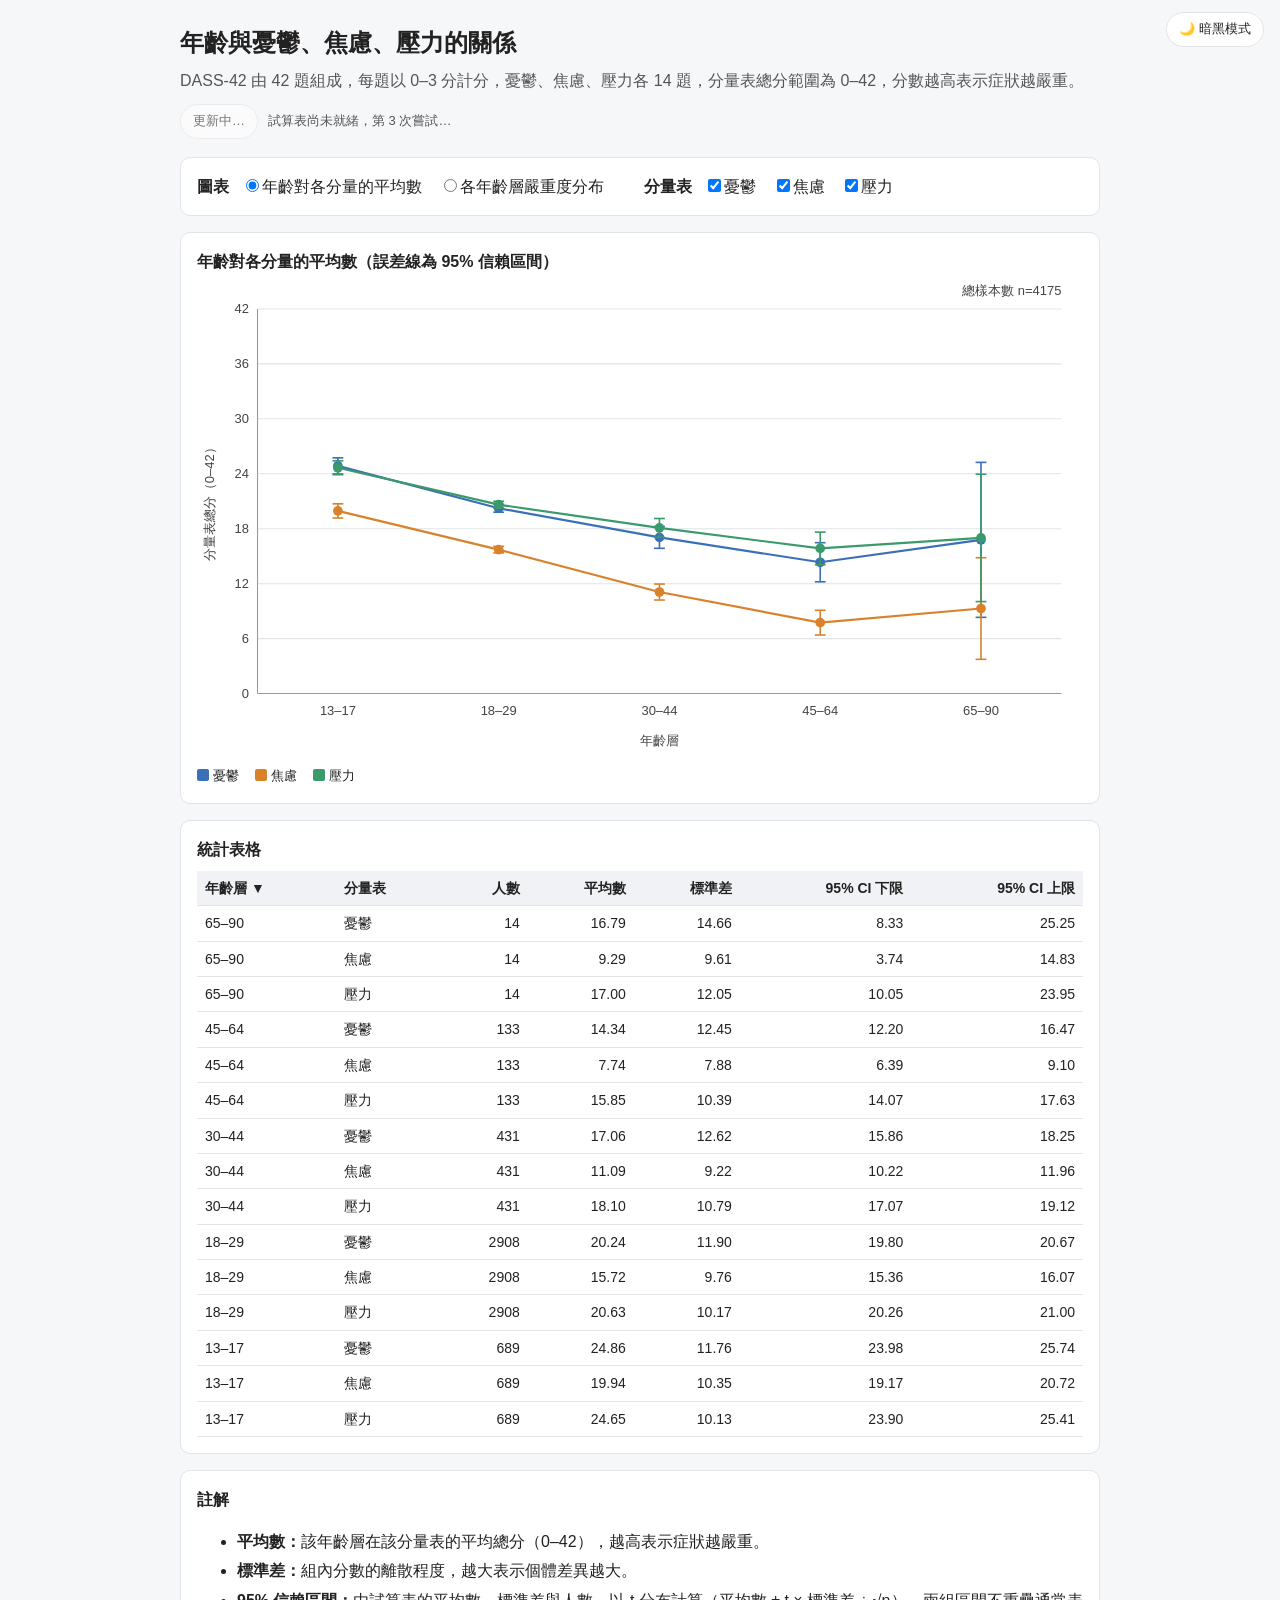
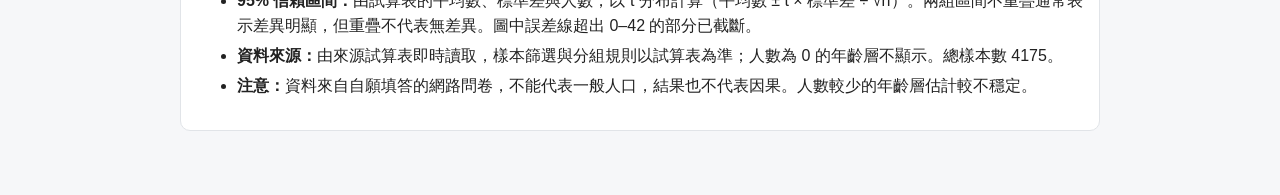
==== commit d97815f8: "Add files via upload 修正更新試算表問題" ====
--- a/index.html
+++ b/index.html
@@ -112,17 +112,29 @@
     const h=t*sd/Math.sqrt(n);return {m,sd,lo:m-h,hi:m+h,cnt:g.cnt[k]};})}));
   TOTAL=G.reduce((a,g)=>a+g.n,0);
 }
+let SRC="內建快照";
+const LIMIT_N=2, LIMIT_MS=5000; // 5 秒內最多更新 2 次
+let CLICKS=[];
+const wait=ms=>new Promise(r=>setTimeout(r,ms));
+async function fetchSheet(){
+  const res=await fetch(PUB_URL);
+  if(!res.ok)throw new Error("HTTP "+res.status);
+  const text=await res.text();
+  try{return {rows:parseSheet(parseCSV(text)),text};}
+  catch(e){e.message+="；收到的內容開頭："+(text.trim().slice(0,40)||"（空白）");throw e;}
+}
 async function load(){
   const b=$("#refresh");b.disabled=true;b.textContent="更新中…";
-  const url=PUB_URL+"&_="+Date.now();
-  try{
-    const res=await fetch(url,{cache:"no-store"});
-    if(!res.ok)throw new Error("HTTP "+res.status);
-    RAW=parseSheet(parseCSV(await res.text()));
-    $("#status").textContent="已從試算表更新（"+new Date().toLocaleTimeString("zh-TW")+"）";
-  }catch(e){
-    $("#status").textContent="無法讀取試算表（"+e.message+"），目前顯示"+(RAW===SNAP?"內建快照":"上次載入的資料")+"。請確認已將統計資料所在的工作表「發布到網路」（CSV 格式），且內容沒有 #REF! 等錯誤。";
+  let err=null;
+  for(let a=1;a<=4;a++){
+    if(a>1){$("#status").textContent="試算表尚未就緒，第 "+a+" 次嘗試…";await wait(1500*(a-1));}
+    try{
+      const r=await fetchSheet();RAW=r.rows;SRC="試算表";
+      try{localStorage.setItem("dassCsv",r.text);}catch(e){}
+      $("#status").textContent="已從試算表更新（"+new Date().toLocaleTimeString("zh-TW")+"）";err=null;break;
+    }catch(e){err=e;}
   }
+  if(err)$("#status").textContent="無法讀取試算表（"+err.message+"），目前顯示"+SRC+"的資料。";
   build();render();b.disabled=false;b.textContent="重新整理頁面";
 }
 function showTip(e,t){tip.textContent=t;tip.style.display="block";tip.style.left=Math.min(e.clientX+14,innerWidth-200)+"px";tip.style.top=(e.clientY+14)+"px";}
@@ -220,8 +232,15 @@
   $("#theme").textContent=t==="dark"?"☀️ 淺色模式":"🌙 暗黑模式";render();}
 document.querySelectorAll('input[name=chart],input[name=sc]').forEach(e=>e.onchange=render);
 document.querySelectorAll(".cb").forEach(e=>e.onchange=()=>{if(!sel().length)e.checked=true;render();});
-$("#refresh").onclick=load;
+$("#refresh").onclick=()=>{
+  const now=Date.now();CLICKS=CLICKS.filter(t=>now-t<LIMIT_MS);
+  if(CLICKS.length>=LIMIT_N){
+    const sec=Math.ceil((CLICKS[0]+LIMIT_MS-now)/1000);
+    $("#status").textContent="5 秒內最多只能更新 "+LIMIT_N+" 次，請 "+sec+" 秒後再試。";return;}
+  CLICKS.push(now);load();
+};
 $("#theme").onclick=()=>setTheme(document.documentElement.dataset.theme==="dark"?"light":"dark");
+try{const c=localStorage.getItem("dassCsv");if(c){RAW=parseSheet(parseCSV(c));SRC="上次成功載入";}}catch(e){}
 build();setTheme(matchMedia("(prefers-color-scheme: dark)").matches?"dark":"light");
 load();
 </script>
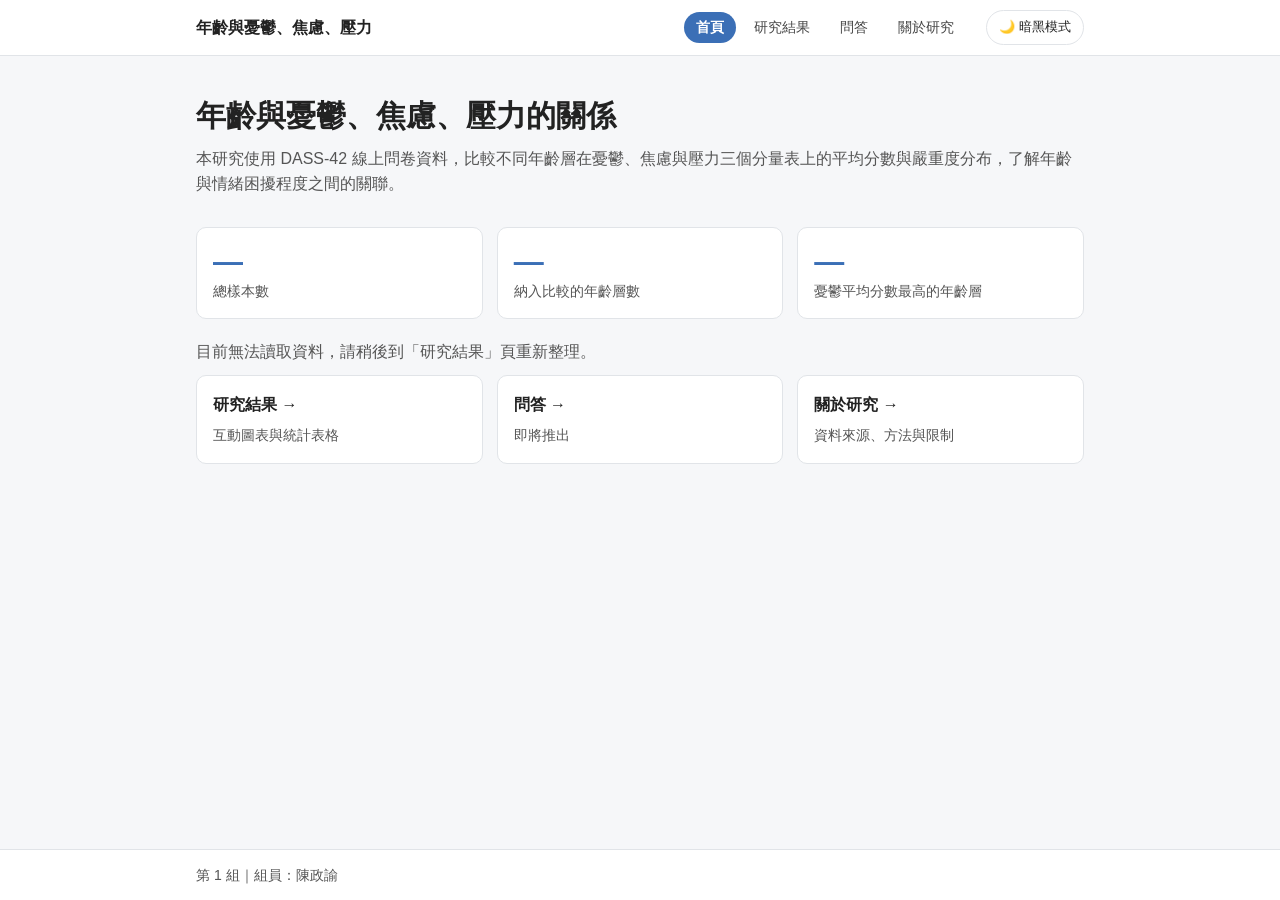
==== commit e02686c4: "新增多分頁" ====
--- a/index.html
+++ b/index.html
@@ -3,246 +3,79 @@
 <head>
 <meta charset="UTF-8">
 <meta name="viewport" content="width=device-width, initial-scale=1">
-<title>年齡與憂鬱、焦慮、壓力的關係</title>
-<style>
-:root{--bg:#f6f7f9;--fg:#222;--fg2:#444;--muted:#555;--card:#fff;--line:#e1e4e8;--axis:#999;--th:#f0f2f5}
-:root[data-theme=dark]{--bg:#14171c;--fg:#e6e8eb;--fg2:#c3c8ce;--muted:#a0a7b0;--card:#1e2229;--line:#363c45;--axis:#6b7480;--th:#272c34;color-scheme:dark}
-body{font-family:"Noto Sans TC","Microsoft JhengHei",sans-serif;margin:0;background:var(--bg);color:var(--fg);line-height:1.6}
-main{max-width:920px;margin:0 auto;padding:24px 16px 48px}
-h1{font-size:24px;margin:0 0 6px;padding-right:130px}
-.desc{color:var(--muted);margin:0 0 10px}
-.btn{padding:6px 12px;border:1px solid var(--line);border-radius:20px;background:var(--card);color:var(--fg);font:inherit;font-size:13px;cursor:pointer}
-.btn:disabled{opacity:.6;cursor:wait}
-#theme{position:fixed;top:12px;right:16px;z-index:10}
-.bar{display:flex;flex-wrap:wrap;gap:10px;align-items:center;margin-bottom:18px;font-size:13px;color:var(--muted)}
-.card{background:var(--card);border:1px solid var(--line);border-radius:10px;padding:16px;margin-bottom:16px}
-.ctrl{display:flex;flex-wrap:wrap;gap:8px 28px;align-items:center}
-.ctrl b{margin-right:8px}
-.ctrl label{margin-right:12px;cursor:pointer;white-space:nowrap}
-svg{width:100%;height:auto;display:block}
-svg text{font-size:12px;fill:var(--fg2)}
-.grid{stroke:var(--line)}.axis{stroke:var(--axis)}.seg{stroke:var(--card)}
-#tip{border:1px solid #777;position:fixed;pointer-events:none;background:#222;color:#fff;padding:6px 10px;border-radius:6px;font-size:13px;display:none;z-index:9;white-space:pre-line}
-table{border-collapse:collapse;width:100%;font-size:14px}
-th,td{border-bottom:1px solid var(--line);padding:6px 8px;text-align:right}
-th:first-child,td:first-child,th:nth-child(2),td:nth-child(2){text-align:left}
-th{background:var(--th);cursor:pointer;user-select:none}
-.card h2{font-size:16px;margin:0 0 8px}
-.note li{margin-bottom:4px}
-.legend{display:flex;flex-wrap:wrap;gap:4px 16px;margin-top:8px;font-size:13px}
-.legend i{display:inline-block;width:12px;height:12px;border-radius:2px;margin-right:4px;vertical-align:-1px}
-.tw{overflow-x:auto}
-</style>
+<title>首頁｜年齡與憂鬱、焦慮、壓力</title>
+<link rel="stylesheet" href="style.css">
 </head>
 <body>
+<header class="site-header"><nav class="nav" aria-label="主要導覽">
+<a class="brand" href="index.html">年齡與憂鬱、焦慮、壓力</a>
+<div class="links">
+<a href="index.html" aria-current="page">首頁</a>
+<a href="results.html">研究結果</a>
+<a href="ask.html">問答</a>
+<a href="about.html">關於研究</a>
+</div>
 <button id="theme" class="btn" type="button"></button>
+</nav></header>
 <main>
+<section class="hero">
 <h1>年齡與憂鬱、焦慮、壓力的關係</h1>
-<p class="desc">DASS-42 由 42 題組成，每題以 0–3 分計分，憂鬱、焦慮、壓力各 14 題，分量表總分範圍為 0–42，分數越高表示症狀越嚴重。</p>
-<div class="bar"><button id="refresh" class="btn" type="button">重新整理頁面</button><span id="status"></span></div>
-
-<div class="card ctrl">
-  <div><b>圖表</b>
-    <label><input type="radio" name="chart" value="mean" checked>年齡對各分量的平均數</label>
-    <label><input type="radio" name="chart" value="dist">各年齡層嚴重度分布</label>
-  </div>
-  <div id="ctrlMean"><b>分量表</b>
-    <label><input type="checkbox" class="cb" value="0" checked>憂鬱</label>
-    <label><input type="checkbox" class="cb" value="1" checked>焦慮</label>
-    <label><input type="checkbox" class="cb" value="2" checked>壓力</label>
-  </div>
-  <div id="ctrlDist" hidden><b>分量表</b>
-    <label><input type="radio" name="sc" value="0" checked>憂鬱</label>
-    <label><input type="radio" name="sc" value="1">焦慮</label>
-    <label><input type="radio" name="sc" value="2">壓力</label>
-  </div>
+<p class="desc">本研究使用 DASS-42 線上問卷資料，比較不同年齡層在憂鬱、焦慮與壓力三個分量表上的平均分數與嚴重度分布，了解年齡與情緒困擾程度之間的關聯。</p>
+</section>
+<div class="stats">
+<div class="stat"><div class="v" id="s1">—</div><div class="l">總樣本數</div></div>
+<div class="stat"><div class="v" id="s2">—</div><div class="l">納入比較的年齡層數</div></div>
+<div class="stat"><div class="v" id="s3">—</div><div class="l" id="s3l">憂鬱平均分數最高的年齡層</div></div>
 </div>
-<div class="card"><h2 id="ct"></h2><div id="chart"></div><div class="legend" id="legend"></div></div>
-<div class="card"><h2>統計表格</h2><div class="tw"><table id="tbl"></table></div></div>
-<div class="card note"><h2>註解</h2><ul id="notes"></ul></div>
+<p class="desc" id="status"></p>
+<div class="entries">
+<a class="entry" href="results.html"><b>研究結果 →</b><span>互動圖表與統計表格</span></a>
+<a class="entry" href="ask.html"><b>問答 →</b><span>即將推出</span></a>
+<a class="entry" href="about.html"><b>關於研究 →</b><span>資料來源、方法與限制</span></a>
+</div>
 </main>
-<div id="tip"></div>
+<footer class="site-footer"><div>第 1 組｜組員：陳政諭</div></footer>
+<script>
+(function(){const r=document.documentElement,b=document.getElementById("theme");
+let t;try{t=localStorage.getItem("dassTheme");}catch(e){}
+if(!t)t=matchMedia("(prefers-color-scheme: dark)").matches?"dark":"light";
+function set(x){r.dataset.theme=x;b.textContent=x==="dark"?"☀️ 淺色模式":"🌙 暗黑模式";try{localStorage.setItem("dassTheme",x);}catch(e){}}
+set(t);b.onclick=()=>set(r.dataset.theme==="dark"?"light":"dark");})();
+</script>
 <script>
 const PUB_URL="https://docs.google.com/spreadsheets/d/e/2PACX-1vTzQlH5vfj9J0u1-NffFTSwn__QG1A6Cf_HQIqnwWXXvGfRyL-P6gadGTorGCowQu7wWsjyiLP2O_F1/pub?gid=0&single=true&output=csv";
-// 內建快照：試算表無法連線時使用
-const SNAP=[
-["7–12",0,[0,0,0],[0,0,0],[[0,0,0,0,0],[0,0,0,0,0],[0,0,0,0,0]]],
-["13–17",689,[24.86066763,19.94484761,24.65457184],[11.7649351,10.35081618,10.12981066],[[92,36,115,130,316],[93,37,100,110,349],[129,66,145,190,159]]],
-["18–29",2908,[20.23555708,15.71973865,20.62654746],[11.90464412,9.76314946,10.17227646],[[666,298,575,476,893],[692,219,574,450,973],[892,370,694,588,364]]],
-["30–44",431,[17.05568445,11.08816705,18.09512761],[12.6237745,9.217860526,10.79352732],[[157,46,65,49,114],[196,38,77,44,76],[180,67,64,71,49]]],
-["45–64",133,[14.33834586,7.744360902,15.84962406],[12.45104792,7.875599193,10.38610395],[[64,13,21,11,24],[81,12,17,9,14],[71,14,22,17,9]]],
-["65–90",14,[16.78571429,9.285714286,17],[14.66119195,9.611119933,12.05117294],[[7,1,1,1,4],[8,1,2,0,3],[6,3,1,2,2]]]
-].map(r=>({lab:r[0],n:r[1],m:r[2],sd:r[3],cnt:r[4]}));
-const NAMES=["憂鬱","焦慮","壓力"], COLS={light:["#3b6fb6","#d9822b","#3a9a6b"],dark:["#6ea8ff","#ffa24d","#4fd18f"]};
-let COL=COLS.light, RAW=SNAP, G=[], TOTAL=0, SORT={key:"g",dir:-1};
-const LV=["正常","輕度","中度","重度","極重度"], LC=["#cfe8d5","#f2e29a","#f4b66a","#e5766b","#a52a3a"];
-const $=s=>document.querySelector(s), tip=$("#tip");
-const f=(x,d=2)=>isNaN(x)?"—":x.toFixed(d);
-const num=x=>parseFloat(String(x).replace(/,/g,""));
-
+const NAMES=["憂鬱","焦慮","壓力"],$=s=>document.querySelector(s),num=x=>parseFloat(String(x).replace(/,/g,""));
 function parseCSV(t){const rows=[];let r=[],c="",q=false;
   for(let i=0;i<t.length;i++){const ch=t[i];
     if(q){if(ch==='"'){if(t[i+1]==='"'){c+='"';i++;}else q=false;}else c+=ch;}
     else if(ch==='"')q=true; else if(ch===","){r.push(c);c="";}
     else if(ch==="\n"){r.push(c);rows.push(r);r=[];c="";} else if(ch!=="\r")c+=ch;}
   r.push(c);rows.push(r);return rows;}
-function parseSheet(rows){
-  const cell=(r,i)=>(rows[r]&&rows[r][i]||"").trim();
+function parseSummary(rows){
   const h=rows.findIndex(r=>(r[0]||"").trim()==="年齡層"&&(r[1]||"").trim()==="下限");
   if(h<0)throw new Error("找不到統計表");
   const gs=[];
-  for(let i=h+1;i<rows.length;i++){const lab=cell(i,0);if(!lab||lab==="總計")break;
-    gs.push({lab,n:num(cell(i,3)),m:[4,6,8].map(c=>num(cell(i,c))),sd:[5,7,9].map(c=>num(cell(i,c))),cnt:[null,null,null]});}
-  NAMES.forEach((nm,k)=>{
-    const t=rows.findIndex(r=>(r[0]||"").includes(nm+"等級人數"));
-    if(t<0)throw new Error("找不到"+nm+"等級表");
-    for(let i=t+2;i<rows.length&&cell(i,0);i++){
-      const g=gs.find(x=>x.lab===cell(i,0));
-      if(!g)break;
-      g.cnt[k]=[1,2,3,4,5].map(c=>num(cell(i,c))||0);}
-  });
-  gs.forEach(g=>g.cnt=g.cnt.map(c=>c||[0,0,0,0,0]));
+  for(let i=h+1;i<rows.length;i++){const r=rows[i],lab=(r[0]||"").trim();if(!lab||lab==="總計")break;
+    gs.push({lab,n:num(r[3]),dep:num(r[4])});}
   if(!gs.length||gs.some(g=>isNaN(g.n)))throw new Error("資料格式不符");
   return gs;
 }
-function build(){
-  G=RAW.filter(g=>g.n>0).map((g,i)=>({...g,st:[0,1,2].map(k=>{
-    const n=g.n,m=g.m[k],sd=g.sd[k],df=n-1,z=1.96;
-    const t=df>0?z+(z**3+z)/(4*df)+(5*z**5+16*z**3+3*z)/(96*df*df):NaN;
-    const h=t*sd/Math.sqrt(n);return {m,sd,lo:m-h,hi:m+h,cnt:g.cnt[k]};})}));
-  TOTAL=G.reduce((a,g)=>a+g.n,0);
+function show(gs){
+  const g=gs.filter(x=>x.n>0);
+  $("#s1").textContent=g.reduce((a,x)=>a+x.n,0);
+  $("#s2").textContent=g.length;
+  const top=g.reduce((a,x)=>x.dep>a.dep?x:a,g[0]);
+  $("#s3").textContent=top.lab;$("#s3l").textContent="憂鬱平均分數最高的年齡層（平均 "+top.dep.toFixed(1)+"）";
 }
-let SRC="內建快照";
-const LIMIT_N=2, LIMIT_MS=5000; // 5 秒內最多更新 2 次
-let CLICKS=[];
-const wait=ms=>new Promise(r=>setTimeout(r,ms));
-async function fetchSheet(){
-  const res=await fetch(PUB_URL);
-  if(!res.ok)throw new Error("HTTP "+res.status);
-  const text=await res.text();
-  try{return {rows:parseSheet(parseCSV(text)),text};}
-  catch(e){e.message+="；收到的內容開頭："+(text.trim().slice(0,40)||"（空白）");throw e;}
-}
-async function load(){
-  const b=$("#refresh");b.disabled=true;b.textContent="更新中…";
-  let err=null;
-  for(let a=1;a<=4;a++){
-    if(a>1){$("#status").textContent="試算表尚未就緒，第 "+a+" 次嘗試…";await wait(1500*(a-1));}
-    try{
-      const r=await fetchSheet();RAW=r.rows;SRC="試算表";
-      try{localStorage.setItem("dassCsv",r.text);}catch(e){}
-      $("#status").textContent="已從試算表更新（"+new Date().toLocaleTimeString("zh-TW")+"）";err=null;break;
-    }catch(e){err=e;}
+(async function(){
+  try{const res=await fetch(PUB_URL);if(!res.ok)throw new Error("HTTP "+res.status);
+    const text=await res.text();show(parseSummary(parseCSV(text)));
+    try{localStorage.setItem("dassCsv",text);}catch(e){}
+  }catch(e){
+    try{show(parseSummary(parseCSV(localStorage.getItem("dassCsv")||"")));$("#status").textContent="無法連線到試算表，顯示的是上次成功載入的數字。";}
+    catch(e2){$("#status").textContent="目前無法讀取資料，請稍後到「研究結果」頁重新整理。";}
   }
-  if(err)$("#status").textContent="無法讀取試算表（"+err.message+"），目前顯示"+SRC+"的資料。";
-  build();render();b.disabled=false;b.textContent="重新整理頁面";
-}
-function showTip(e,t){tip.textContent=t;tip.style.display="block";tip.style.left=Math.min(e.clientX+14,innerWidth-200)+"px";tip.style.top=(e.clientY+14)+"px";}
-function hideTip(){tip.style.display="none";}
-function svgEl(t,a,p){const e=document.createElementNS("http://www.w3.org/2000/svg",t);for(const k in a)e.setAttribute(k,a[k]);if(p)p.appendChild(e);return e;}
-function txt(p,x,y,s,a){const e=svgEl("text",{x,y,"text-anchor":a||"middle"},p);e.textContent=s;return e;}
-const sel=()=>[...document.querySelectorAll(".cb")].filter(c=>c.checked).map(c=>+c.value);
-const mode=()=>document.querySelector('input[name=chart]:checked').value;
-const oneSc=()=>+document.querySelector('input[name=sc]:checked').value;
-
-function drawMean(){
-  const ks=sel(),W=820,H=440,L=56,R=20,T=24,B=60,pw=W-L-R,ph=H-T-B,N=Math.max(G.length,1);
-  const svg=svgEl("svg",{viewBox:`0 0 ${W} ${H}`});
-  const Y=v=>T+ph*(1-v/42), X=i=>L+pw*(i+0.5)/N;
-  for(let v=0;v<=42;v+=6){svgEl("line",{x1:L,x2:W-R,y1:Y(v),y2:Y(v),class:"grid"},svg);txt(svg,L-8,Y(v)+4,v,"end");}
-  svgEl("line",{x1:L,x2:L,y1:T,y2:T+ph,class:"axis"},svg);
-  svgEl("line",{x1:L,x2:W-R,y1:T+ph,y2:T+ph,class:"axis"},svg);
-  txt(svg,L+pw/2,H-12,"年齡層");
-  const yl=txt(svg,16,T+ph/2,"分量表總分（0–42）");yl.setAttribute("transform",`rotate(-90 16 ${T+ph/2})`);
-  txt(svg,W-R,11,"總樣本數 n="+TOTAL,"end");
-  G.forEach((g,i)=>txt(svg,X(i),T+ph+20,g.lab));
-  ks.forEach(k=>{
-    svgEl("polyline",{points:G.map((g,i)=>`${X(i)},${Y(g.st[k].m)}`).join(" "),fill:"none",stroke:COL[k],"stroke-width":2},svg);
-    G.forEach((g,i)=>{const s=g.st[k],x=X(i),lo=Math.max(0,s.lo),hi=Math.min(42,s.hi);
-      if(!isNaN(lo)){svgEl("line",{x1:x,x2:x,y1:Y(lo),y2:Y(hi),stroke:COL[k],"stroke-width":1.5},svg);
-        [lo,hi].forEach(v=>svgEl("line",{x1:x-5,x2:x+5,y1:Y(v),y2:Y(v),stroke:COL[k],"stroke-width":1.5},svg));}
-      svgEl("circle",{cx:x,cy:Y(s.m),r:4.5,fill:COL[k]},svg);
-      const h=svgEl("circle",{cx:x,cy:Y(s.m),r:12,fill:"transparent"},svg);
-      const t=`${NAMES[k]}（${g.lab}）\n平均數：${f(s.m)}\n標準差：${f(s.sd)}`;
-      h.onmousemove=e=>showTip(e,t);h.onmouseleave=hideTip;});
-  });
-  $("#chart").replaceChildren(svg);
-  $("#ct").textContent="年齡對各分量的平均數（誤差線為 95% 信賴區間）";
-  $("#legend").innerHTML=ks.map(k=>`<span><i style="background:${COL[k]}"></i>${NAMES[k]}</span>`).join("");
-}
-function drawDist(){
-  const k=oneSc(),W=820,H=380,L=100,R=24,T=24,B=56,pw=W-L-R,ph=H-T-B,N=Math.max(G.length,1),bh=ph/N*0.62;
-  const svg=svgEl("svg",{viewBox:`0 0 ${W} ${H}`});
-  const X=p=>L+pw*p/100;
-  for(let p=0;p<=100;p+=20){svgEl("line",{x1:X(p),x2:X(p),y1:T,y2:T+ph,class:"grid"},svg);txt(svg,X(p),T+ph+18,p+"%");}
-  txt(svg,L+pw/2,H-10,"各嚴重度等級占該年齡層的百分比");
-  txt(svg,W-R,11,"總樣本數 n="+TOTAL,"end");
-  G.forEach((g,i)=>{
-    const y=T+ph/N*(i+0.5)-bh/2,sum=g.st[k].cnt.reduce((a,b)=>a+b,0);
-    txt(svg,L-8,y+bh/2+4,g.lab,"end");
-    let acc=0;
-    g.st[k].cnt.forEach((c,j)=>{const p=sum?c/sum*100:0;
-      const r=svgEl("rect",{x:X(acc),y,width:Math.max(0,X(p)-L),height:bh,fill:LC[j],class:"seg"},svg);
-      const t=`${LV[j]}\n${f(p,1)}%`;r.onmousemove=e=>showTip(e,t);r.onmouseleave=hideTip;acc+=p;});
-  });
-  $("#chart").replaceChildren(svg);
-  $("#ct").textContent=`各年齡層嚴重度分布：${NAMES[k]}`;
-  $("#legend").innerHTML=LV.map((l,j)=>`<span><i style="background:${LC[j]}"></i>${l}</span>`).join("");
-}
-function drawTable(){
-  const m=mode()==="mean",ks=m?sel():[oneSc()],R=[];
-  for(let i=G.length-1;i>=0;i--)ks.forEach(k=>{
-    const g=G[i],s=g.st[k],r={g:i,k,lab:g.lab,n:g.n};
-    if(m)Object.assign(r,{m:s.m,sd:s.sd,lo:s.lo,hi:s.hi});
-    else{const sum=s.cnt.reduce((a,b)=>a+b,0);s.cnt.forEach((c,j)=>{r["c"+j]=c;r["p"+j]=sum?c/sum*100:NaN;});}
-    R.push(r);});
-  const cols=m?[["g","年齡層"],["k","分量表"],["n","人數"],["m","平均數"],["sd","標準差"],["lo","95% CI 下限"],["hi","95% CI 上限"]]
-              :[["g","年齡層"],["k","分量表"],["n","人數"],...LV.map((l,j)=>["p"+j,l+" 人數（%）"])];
-  if(!cols.some(c=>c[0]===SORT.key))SORT={key:"g",dir:-1};
-  const v=x=>isNaN(x)?-Infinity:x;
-  const rows=R.map((r,i)=>[r,i]).sort((a,b)=>(v(a[0][SORT.key])-v(b[0][SORT.key]))*SORT.dir||a[1]-b[1]).map(x=>x[0]);
-  let h="<tr>"+cols.map(([key,lab])=>`<th data-k="${key}" title="點擊排序">${lab}${SORT.key===key?(SORT.dir>0?" ▲":" ▼"):""}</th>`).join("")+"</tr>";
-  rows.forEach(r=>{h+=`<tr><td>${r.lab}</td><td>${NAMES[r.k]}</td><td>${r.n}</td>`+(m
-    ?`<td>${f(r.m)}</td><td>${f(r.sd)}</td><td>${f(r.lo)}</td><td>${f(r.hi)}</td>`
-    :LV.map((_,j)=>`<td>${r["c"+j]}（${f(r["p"+j],1)}%）</td>`).join(""))+"</tr>";});
-  const t=$("#tbl");t.innerHTML=h;
-  t.querySelectorAll("th").forEach(th=>th.onclick=()=>{const key=th.dataset.k;
-    SORT=SORT.key===key?{key,dir:-SORT.dir}:{key,dir:key==="g"?-1:1};drawTable();});
-}
-function drawNotes(){
-  const m=mode()==="mean";
-  const sp=m?[
-    "<b>平均數：</b>該年齡層在該分量表的平均總分（0–42），越高表示症狀越嚴重。",
-    "<b>標準差：</b>組內分數的離散程度，越大表示個體差異越大。",
-    "<b>95% 信賴區間：</b>由試算表的平均數、標準差與人數，以 t 分布計算（平均數 ± t × 標準差 ÷ √n）。兩組區間不重疊通常表示差異明顯，但重疊不代表無差異。圖中誤差線超出 0–42 的部分已截斷。"
-  ]:[
-    "<b>嚴重度：</b>分為正常、輕度、中度、重度、極重度，各等級人數取自來源試算表，切點以試算表的設定為準。",
-    "<b>百分比：</b>該等級人數占該年齡層人數的比例，每條長條加總為 100%。"
-  ];
-  $("#notes").innerHTML=[...sp,
-    "<b>資料來源：</b>由來源試算表即時讀取，樣本篩選與分組規則以試算表為準；人數為 0 的年齡層不顯示。總樣本數 "+TOTAL+"。",
-    "<b>注意：</b>資料來自自願填答的網路問卷，不能代表一般人口，結果也不代表因果。人數較少的年齡層估計較不穩定。"
-  ].map(s=>`<li>${s}</li>`).join("");
-}
-function render(){
-  const m=mode()==="mean";$("#ctrlMean").hidden=!m;$("#ctrlDist").hidden=m;
-  m?drawMean():drawDist();drawTable();drawNotes();
-}
-function setTheme(t){document.documentElement.dataset.theme=t;COL=COLS[t];
-  $("#theme").textContent=t==="dark"?"☀️ 淺色模式":"🌙 暗黑模式";render();}
-document.querySelectorAll('input[name=chart],input[name=sc]').forEach(e=>e.onchange=render);
-document.querySelectorAll(".cb").forEach(e=>e.onchange=()=>{if(!sel().length)e.checked=true;render();});
-$("#refresh").onclick=()=>{
-  const now=Date.now();CLICKS=CLICKS.filter(t=>now-t<LIMIT_MS);
-  if(CLICKS.length>=LIMIT_N){
-    const sec=Math.ceil((CLICKS[0]+LIMIT_MS-now)/1000);
-    $("#status").textContent="5 秒內最多只能更新 "+LIMIT_N+" 次，請 "+sec+" 秒後再試。";return;}
-  CLICKS.push(now);load();
-};
-$("#theme").onclick=()=>setTheme(document.documentElement.dataset.theme==="dark"?"light":"dark");
-try{const c=localStorage.getItem("dassCsv");if(c){RAW=parseSheet(parseCSV(c));SRC="上次成功載入";}}catch(e){}
-build();setTheme(matchMedia("(prefers-color-scheme: dark)").matches?"dark":"light");
-load();
+})();
 </script>
 </body>
 </html>
--- a/style.css
+++ b/style.css
@@ -0,0 +1,49 @@
+:root{--bg:#f6f7f9;--fg:#222;--fg2:#444;--muted:#555;--card:#fff;--line:#e1e4e8;--axis:#999;--th:#f0f2f5;--accent:#3b6fb6}
+:root[data-theme=dark]{--bg:#14171c;--fg:#e6e8eb;--fg2:#c3c8ce;--muted:#a0a7b0;--card:#1e2229;--line:#363c45;--axis:#6b7480;--th:#272c34;--accent:#6ea8ff;color-scheme:dark}
+*{box-sizing:border-box}
+body{font-family:"Noto Sans TC","Microsoft JhengHei",sans-serif;margin:0;background:var(--bg);color:var(--fg);line-height:1.6;min-height:100vh;display:flex;flex-direction:column}
+a{color:var(--accent)}
+.site-header{background:var(--card);border-bottom:1px solid var(--line);position:sticky;top:0;z-index:10}
+.nav{max-width:920px;margin:0 auto;padding:10px 16px;display:flex;flex-wrap:wrap;gap:8px 20px;align-items:center}
+.brand{font-weight:700;color:var(--fg);text-decoration:none;margin-right:auto}
+.links{display:flex;flex-wrap:wrap;gap:4px 6px}
+.links a{padding:4px 12px;border-radius:16px;color:var(--fg2);text-decoration:none;font-size:14px}
+.links a:hover{background:var(--th)}
+.links a[aria-current=page]{background:var(--accent);color:#fff;font-weight:700}
+main{max-width:920px;width:100%;margin:0 auto;padding:24px 16px 48px;flex:1}
+h1{font-size:24px;margin:0 0 6px}
+.desc{color:var(--muted);margin:0 0 10px}
+.btn{padding:6px 12px;border:1px solid var(--line);border-radius:20px;background:var(--card);color:var(--fg);font:inherit;font-size:13px;cursor:pointer}
+.btn:disabled{opacity:.6;cursor:wait}
+.bar{display:flex;flex-wrap:wrap;gap:10px;align-items:center;margin-bottom:18px;font-size:13px;color:var(--muted)}
+.card{background:var(--card);border:1px solid var(--line);border-radius:10px;padding:16px;margin-bottom:16px}
+.card h2{font-size:16px;margin:0 0 8px}
+.ctrl{display:flex;flex-wrap:wrap;gap:8px 28px;align-items:center}
+.ctrl b{margin-right:8px}
+.ctrl label{margin-right:12px;cursor:pointer;white-space:nowrap}
+svg{width:100%;height:auto;display:block}
+svg text{font-size:12px;fill:var(--fg2)}
+.grid{stroke:var(--line)}.axis{stroke:var(--axis)}.seg{stroke:var(--card)}
+#tip{border:1px solid #777;position:fixed;pointer-events:none;background:#222;color:#fff;padding:6px 10px;border-radius:6px;font-size:13px;display:none;z-index:20;white-space:pre-line}
+table{border-collapse:collapse;width:100%;font-size:14px}
+th,td{border-bottom:1px solid var(--line);padding:6px 8px;text-align:right}
+th:first-child,td:first-child,th:nth-child(2),td:nth-child(2){text-align:left}
+th{background:var(--th);cursor:pointer;user-select:none}
+.note li,.card li{margin-bottom:4px}
+.legend{display:flex;flex-wrap:wrap;gap:4px 16px;margin-top:8px;font-size:13px}
+.legend i{display:inline-block;width:12px;height:12px;border-radius:2px;margin-right:4px;vertical-align:-1px}
+.tw{overflow-x:auto}
+.hero{padding:12px 0 20px}
+.hero h1{font-size:30px}
+.stats,.entries{display:grid;grid-template-columns:repeat(auto-fit,minmax(200px,1fr));gap:14px;margin-bottom:20px}
+.stat{background:var(--card);border:1px solid var(--line);border-radius:10px;padding:16px}
+.stat .v{font-size:30px;font-weight:700;color:var(--accent);line-height:1.2}
+.stat .l{color:var(--muted);font-size:14px}
+.entry{display:block;background:var(--card);border:1px solid var(--line);border-radius:10px;padding:16px;text-decoration:none;color:var(--fg)}
+.entry:hover{border-color:var(--accent)}
+.entry b{display:block;margin-bottom:4px}
+.entry span{color:var(--muted);font-size:14px}
+.soon{text-align:center;padding:48px 16px;border:2px dashed var(--line);border-radius:10px;color:var(--muted)}
+.soon strong{display:block;font-size:22px;color:var(--fg);margin-bottom:6px}
+.site-footer{border-top:1px solid var(--line);background:var(--card);color:var(--muted);font-size:14px}
+.site-footer div{max-width:920px;margin:0 auto;padding:14px 16px}
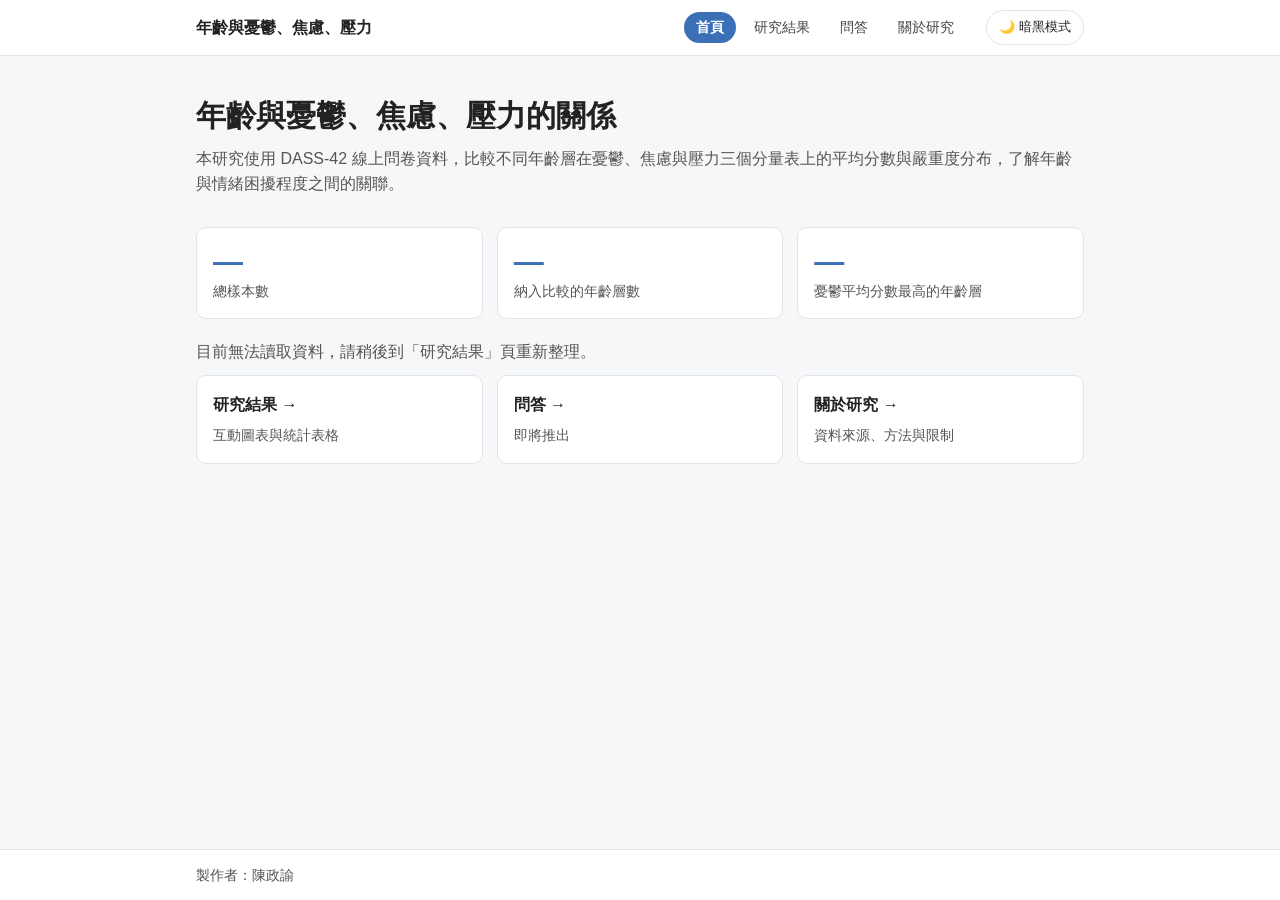
==== commit 69987e49: "「組員」移除改製作者" ====
--- a/index.html
+++ b/index.html
@@ -34,7 +34,7 @@
 <a class="entry" href="about.html"><b>關於研究 →</b><span>資料來源、方法與限制</span></a>
 </div>
 </main>
-<footer class="site-footer"><div>第 1 組｜組員：陳政諭</div></footer>
+<footer class="site-footer"><div>製作者：陳政諭</div></footer>
 <script>
 (function(){const r=document.documentElement,b=document.getElementById("theme");
 let t;try{t=localStorage.getItem("dassTheme");}catch(e){}
